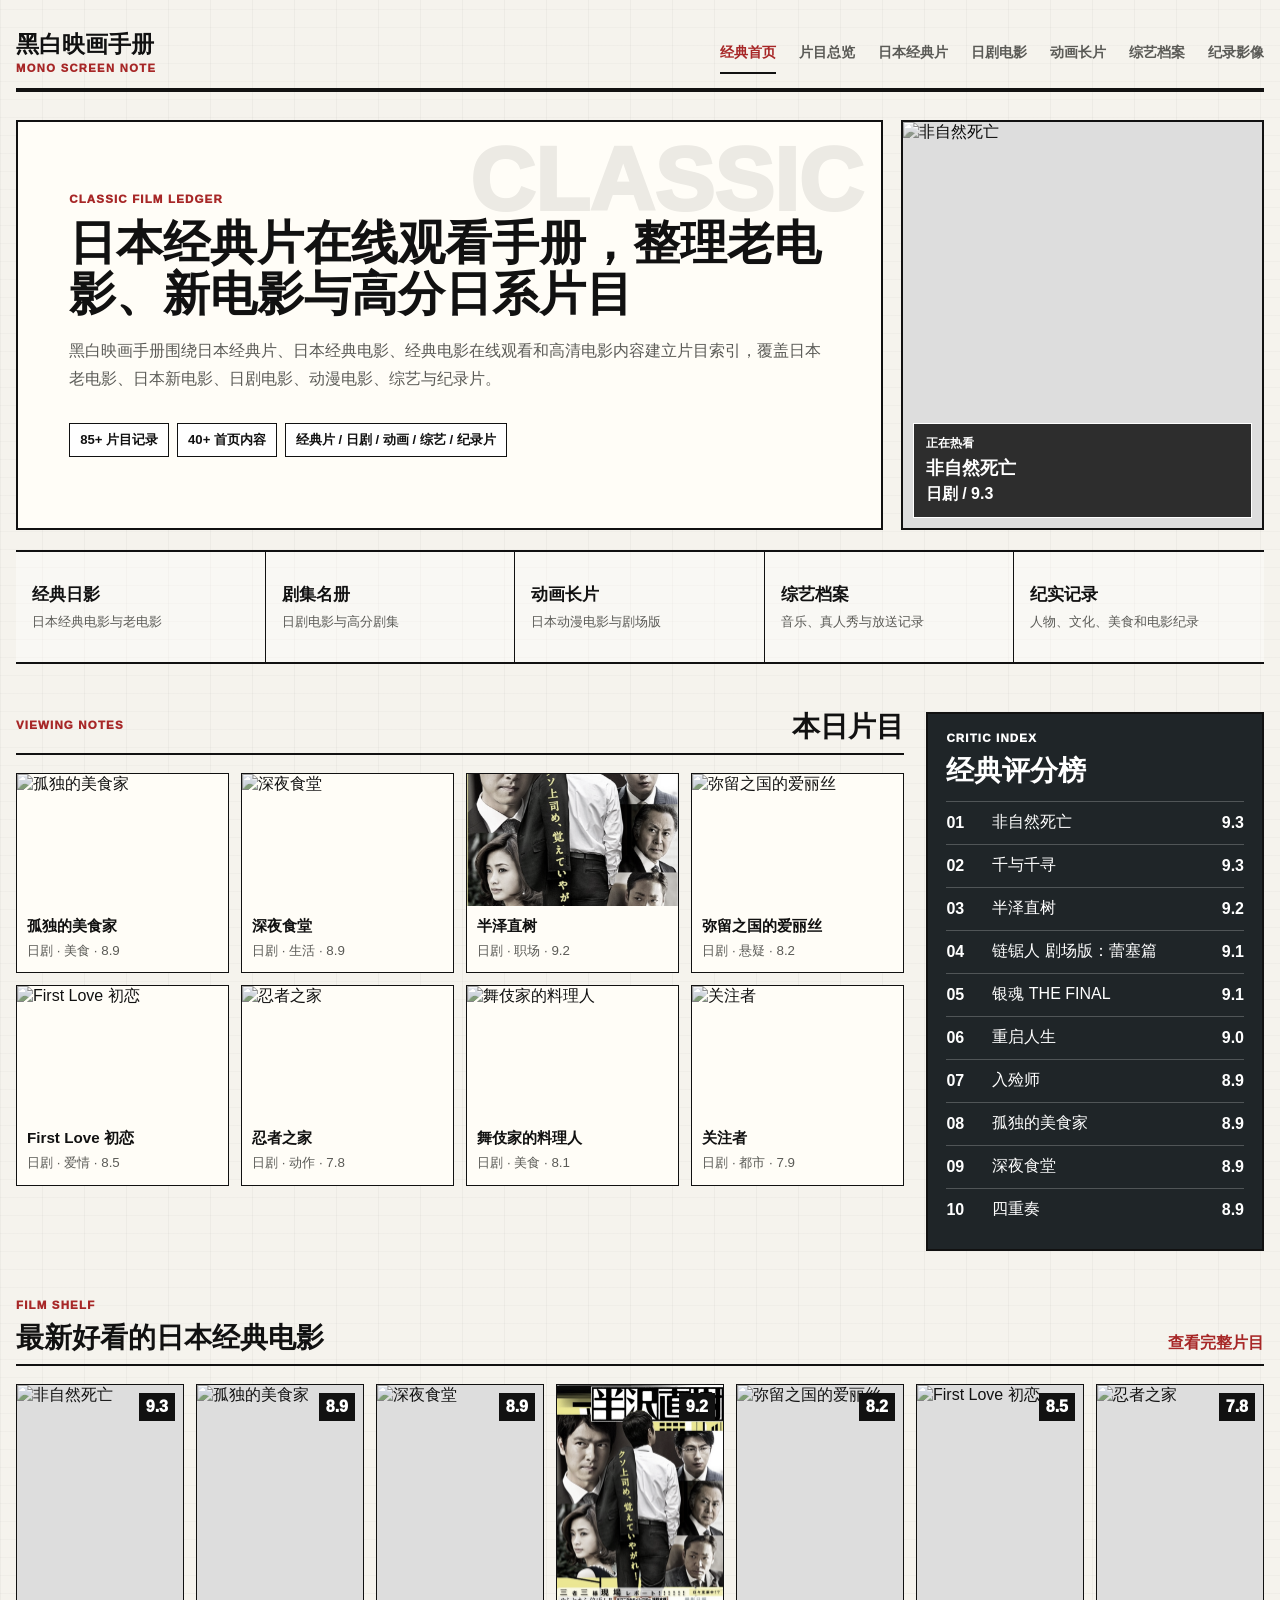
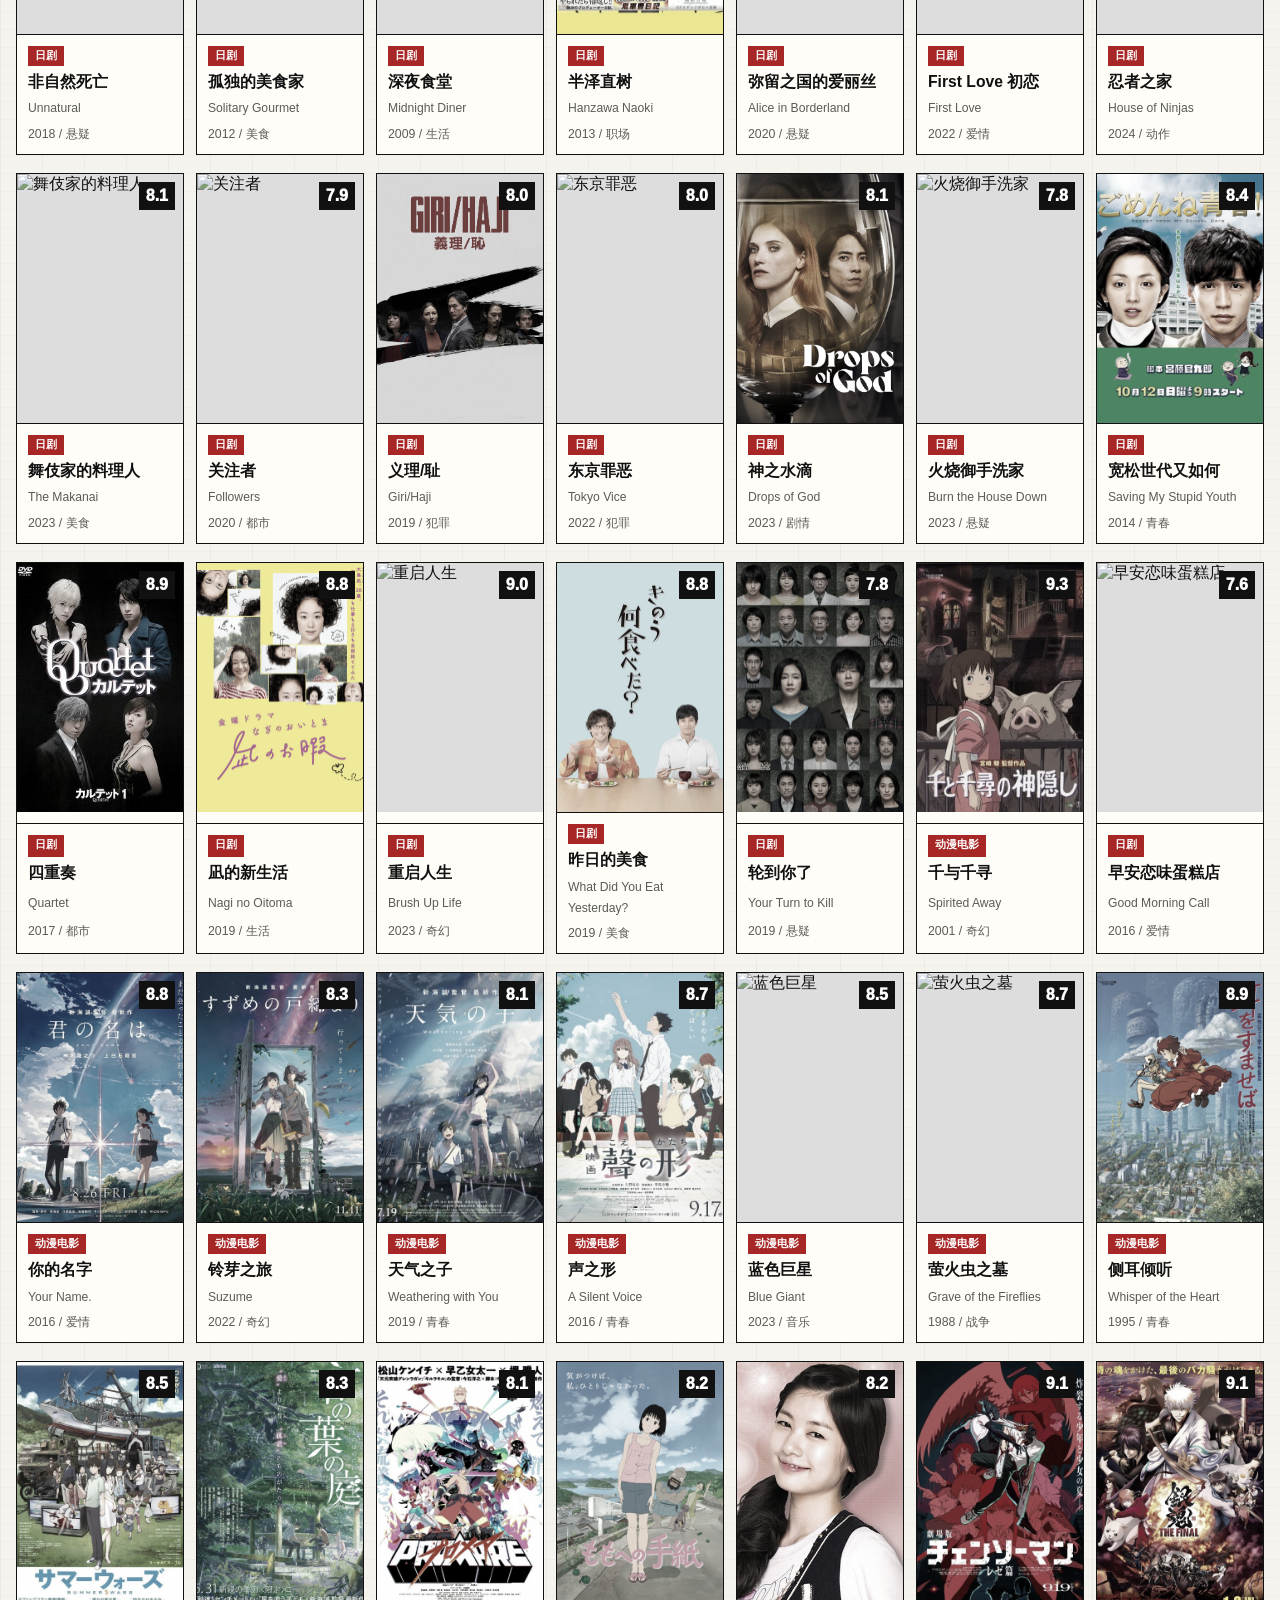
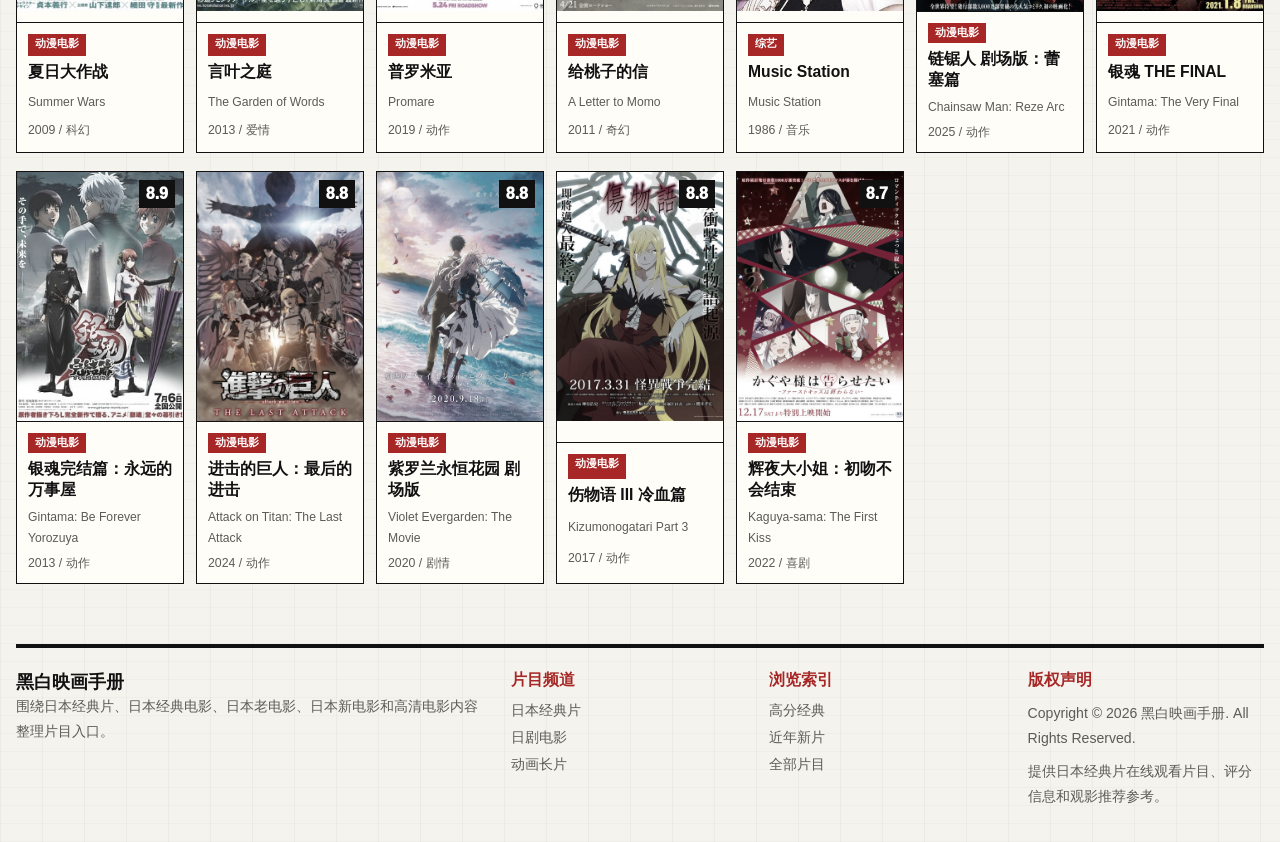
==== index.html @ fd838154 "Create site0304 mono cinema notebook" ====
<!doctype html>
<html lang="zh-CN">
  <head>
    <meta charset="UTF-8" />
    <meta name="viewport" content="width=device-width, initial-scale=1.0" />
    <title>日本经典片,最新好看的日本经典电影在线观看,经典电影_看片不卡顿</title>
    <meta name="keywords" content="日本经典片,日本经典电影,经典电影在线观看,日本老电影,日本新电影,高清电影,免费电影,看片不卡顿" />
    <meta name="description" content="日本经典片在线观看平台，汇集最新好看的日本经典电影，高清画质，看片不卡顿。提供丰富的经典电影资源，包括日本经典老片、新片等多种类型影片。" />
    <link rel="stylesheet" href="./styles.css" />
  </head>
  <body data-page="home">
    <header class="topbar">
      <a class="brand" href="./index.html"><strong>黑白映画手册</strong><span>MONO SCREEN NOTE</span></a>
      <nav class="nav" aria-label="主导航">
        <a class="active" href="./index.html">经典首页</a>
        <a href="./library.html">片目总览</a>
        <a href="./library.html?kind=日本电影">日本经典片</a>
        <a href="./library.html?kind=日剧">日剧电影</a>
        <a href="./library.html?kind=动漫电影">动画长片</a>
        <a href="./library.html?kind=综艺">综艺档案</a>
        <a href="./library.html?kind=纪录片">纪录影像</a>
      </nav>
    </header>
    <main>
      <section class="hero">
        <div class="hero-copy">
          <p class="label">Classic Film Ledger</p>
          <h1>日本经典片在线观看手册，整理老电影、新电影与高分日系片目</h1>
          <p>黑白映画手册围绕日本经典片、日本经典电影、经典电影在线观看和高清电影内容建立片目索引，覆盖日本老电影、日本新电影、日剧电影、动漫电影、综艺与纪录片。</p>
          <div class="hero-stats"><span>85+ 片目记录</span><span>40+ 首页内容</span><span>经典片 / 日剧 / 动画 / 综艺 / 纪录片</span></div>
        </div>
        <div class="hero-poster" id="heroPoster"></div>
      </section>
      <section class="quick-tabs" aria-label="内容频道">
        <a href="./library.html?kind=日本电影"><b>经典日影</b><span>日本经典电影与老电影</span></a>
        <a href="./library.html?kind=日剧"><b>剧集名册</b><span>日剧电影与高分剧集</span></a>
        <a href="./library.html?kind=动漫电影"><b>动画长片</b><span>日本动漫电影与剧场版</span></a>
        <a href="./library.html?kind=综艺"><b>综艺档案</b><span>音乐、真人秀与放送记录</span></a>
        <a href="./library.html?kind=纪录片"><b>纪实记录</b><span>人物、文化、美食和电影纪录</span></a>
      </section>
      <section class="section split-panel">
        <div>
          <div class="section-head"><p class="label">Viewing Notes</p><h2>本日片目</h2></div>
          <div class="watch-lane" id="todayLane"></div>
        </div>
        <aside class="rank-box">
          <p class="label">Critic Index</p>
          <h2>经典评分榜</h2>
          <div id="scoreRank"></div>
        </aside>
      </section>
      <section class="section">
        <div class="section-head wide"><div><p class="label">Film Shelf</p><h2>最新好看的日本经典电影</h2></div><a href="./library.html">查看完整片目</a></div>
        <div class="poster-grid" id="homeGrid"></div>
      </section>
    </main>
    <footer class="footer">
      <div><strong>黑白映画手册</strong><p>围绕日本经典片、日本经典电影、日本老电影、日本新电影和高清电影内容整理片目入口。</p></div>
      <div><h3>片目频道</h3><a href="./library.html?kind=日本电影">日本经典片</a><a href="./library.html?kind=日剧">日剧电影</a><a href="./library.html?kind=动漫电影">动画长片</a></div>
      <div><h3>浏览索引</h3><a href="./library.html?sort=score">高分经典</a><a href="./library.html?sort=year">近年新片</a><a href="./library.html">全部片目</a></div>
      <div><h3>版权声明</h3><p>Copyright © 2026 黑白映画手册. All Rights Reserved.</p><p>提供日本经典片在线观看片目、评分信息和观影推荐参考。</p></div>
    </footer>
    <script src="./app.js"></script>
  </body>
</html>
---- styles.css ----
:root {
  color-scheme: light;
  font-family: "Microsoft YaHei UI", "PingFang SC", "Noto Sans SC", Arial, sans-serif;
  --paper: #f5f3ed;
  --ink: #111111;
  --muted: #5b5b57;
  --line: rgba(17, 17, 17, .2);
  --deep: #1f2528;
  --cream: #fffdf7;
  --red: #a72727;
}
* { box-sizing: border-box; }
html { scroll-behavior: smooth; }
body {
  margin: 0;
  min-height: 100vh;
  color: var(--ink);
  background:
    repeating-linear-gradient(90deg, rgba(17,17,17,.035) 0 1px, transparent 1px 42px),
    repeating-linear-gradient(0deg, rgba(17,17,17,.025) 0 1px, transparent 1px 18px),
    var(--paper);
}
a { color: inherit; text-decoration: none; }
img { display: block; max-width: 100%; }
h1, h2, h3, p, figure { margin-top: 0; }
.topbar, .hero, .quick-tabs, .section, .page-heading, .toolline, .footer {
  width: min(1480px, calc(100% - 32px));
  margin-left: auto;
  margin-right: auto;
}
.topbar {
  min-height: 92px;
  display: grid;
  grid-template-columns: minmax(220px, auto) minmax(0, 1fr);
  gap: 26px;
  align-items: end;
  padding-bottom: 14px;
  border-bottom: 4px solid var(--ink);
}
.brand { display: grid; gap: 2px; white-space: nowrap; }
.brand strong { font-size: 1.42rem; letter-spacing: 0; }
.brand span { color: var(--red); font-size: .7rem; font-weight: 950; letter-spacing: .12em; }
.nav {
  display: flex;
  justify-content: end;
  gap: clamp(10px, 1.8vw, 26px);
  overflow-x: auto;
  white-space: nowrap;
  color: var(--muted);
  font-size: .9rem;
  font-weight: 850;
}
.nav a { padding: 10px 0; border-bottom: 2px solid transparent; }
.nav a.active, .nav a:hover { color: var(--red); border-color: var(--ink); }
.hero {
  display: grid;
  grid-template-columns: minmax(0, 1.05fr) minmax(300px, .44fr);
  gap: 18px;
  padding: 28px 0 20px;
}
.hero-copy {
  min-height: 410px;
  display: grid;
  align-content: center;
  padding: clamp(22px, 4vw, 54px);
  background: var(--cream);
  border: 2px solid var(--ink);
  position: relative;
}
.hero-copy::before {
  content: "CLASSIC";
  position: absolute;
  right: 18px;
  top: 14px;
  color: rgba(17,17,17,.08);
  font-size: clamp(3rem, 7vw, 7rem);
  font-weight: 950;
  line-height: 1;
}
.label {
  margin-bottom: 12px;
  color: var(--red);
  font-size: .72rem;
  font-weight: 950;
  letter-spacing: .1em;
  text-transform: uppercase;
}
h1 {
  max-width: 900px;
  margin-bottom: 18px;
  font-size: clamp(2.1rem, 3.7vw, 4.4rem);
  line-height: 1.08;
  letter-spacing: 0;
}
h2 { margin-bottom: 0; font-size: clamp(1.45rem, 2.15vw, 2.45rem); line-height: 1.12; }
.hero-copy p:not(.label), .page-heading p, .footer p, .poster-info p, .lane-card small, .detail article p {
  color: var(--muted);
  line-height: 1.76;
}
.hero-stats { display: flex; flex-wrap: wrap; gap: 8px; margin-top: 14px; }
.hero-stats span, .count, .facts span {
  padding: 7px 10px;
  color: var(--ink);
  background: #fff;
  border: 1px solid var(--ink);
  font-size: .82rem;
  font-weight: 850;
}
.hero-poster {
  height: 410px;
  overflow: hidden;
  background: #ddd;
  border: 2px solid var(--ink);
}
.hero-poster a { position: relative; display: block; height: 100%; }
.hero-poster img { width: 100%; height: 100%; object-fit: cover; filter: grayscale(.9) contrast(1.08); }
.hero-poster span {
  position: absolute;
  left: 10px;
  right: 10px;
  bottom: 10px;
  display: grid;
  gap: 4px;
  padding: 12px;
  color: #fff;
  background: rgba(17,17,17,.86);
  border: 1px solid #fff;
}
.hero-poster b { color: #fff; font-size: .72rem; text-transform: uppercase; }
.hero-poster strong { font-size: 1.14rem; }
.hero-poster em { color: #fff; font-style: normal; font-weight: 900; }
.quick-tabs {
  display: grid;
  grid-template-columns: repeat(5, minmax(0, 1fr));
  border-top: 2px solid var(--ink);
  border-bottom: 2px solid var(--ink);
}
.quick-tabs a {
  min-height: 110px;
  padding: 16px;
  display: grid;
  align-content: center;
  gap: 7px;
  border-right: 1px solid var(--ink);
  background: rgba(255,255,255,.35);
}
.quick-tabs a:last-child { border-right: 0; }
.quick-tabs a:hover { background: var(--cream); }
.quick-tabs b { color: var(--ink); font-size: 1.04rem; }
.quick-tabs span { color: var(--muted); font-size: .82rem; }
.section, .page-heading { padding-top: 48px; }
.section.compact { padding-top: 22px; }
.section-head {
  display: flex;
  align-items: end;
  justify-content: space-between;
  gap: 18px;
  margin-bottom: 18px;
  padding-bottom: 10px;
  border-bottom: 2px solid var(--ink);
}
.section-head.wide a, .text-link { color: var(--red); font-weight: 950; }
.split-panel {
  display: grid;
  grid-template-columns: minmax(0, 1fr) minmax(320px, .38fr);
  gap: 22px;
}
.watch-lane {
  display: grid;
  grid-template-columns: repeat(4, minmax(0, 1fr));
  gap: 12px;
}
.lane-card {
  min-width: 0;
  background: var(--cream);
  border: 1px solid var(--ink);
}
.lane-card img { width: 100%; aspect-ratio: 16 / 10; object-fit: cover; filter: grayscale(.7); }
.lane-card span { display: grid; gap: 4px; padding: 10px; }
.lane-card b { font-size: .95rem; line-height: 1.25; }
.rank-box {
  align-self: start;
  padding: 18px;
  background: var(--deep);
  color: #fff;
  border: 2px solid var(--ink);
}
.rank-box .label { color: #fff; }
.rank-box div { display: grid; margin-top: 14px; }
.rank-box a {
  min-height: 43px;
  display: grid;
  grid-template-columns: 36px 1fr auto;
  gap: 10px;
  align-items: center;
  border-top: 1px solid rgba(255,255,255,.22);
}
.rank-box strong { color: #fff; }
.rank-box b { color: #fff; }
.poster-grid {
  display: grid;
  grid-template-columns: repeat(auto-fill, minmax(166px, 1fr));
  gap: 18px 12px;
}
.library-grid { grid-template-columns: repeat(auto-fill, minmax(158px, 1fr)); }
.poster-card {
  min-width: 0;
  background: var(--cream);
  border: 1px solid var(--ink);
}
.poster-card a { display: grid; height: 100%; }
.poster-frame {
  position: relative;
  aspect-ratio: 2 / 3;
  overflow: hidden;
  background: #ddd;
}
.poster-frame img { width: 100%; height: 100%; object-fit: cover; filter: grayscale(.65); transition: filter .2s ease, transform .25s ease; }
.poster-card:hover img { transform: scale(1.03); filter: grayscale(.2); }
.poster-frame i {
  position: absolute;
  right: 8px;
  top: 8px;
  padding: 5px 7px;
  color: #fff;
  background: var(--ink);
  font-style: normal;
  font-weight: 950;
}
.poster-info { display: grid; gap: 6px; padding: 11px; border-top: 1px solid var(--ink); }
.poster-info span {
  width: max-content;
  max-width: 100%;
  padding: 3px 7px;
  color: #fff;
  background: var(--red);
  font-size: .68rem;
  font-weight: 950;
}
.poster-info h3 { margin-bottom: 0; font-size: .98rem; line-height: 1.32; }
.poster-info p { margin: 0; font-size: .76rem; }
.poster-info em { color: var(--muted); font-style: normal; font-size: .77rem; }
.page-heading { max-width: 980px; margin-left: max(16px, calc((100vw - 1480px) / 2)); }
.page-heading h1 { margin-bottom: 12px; }
.toolline {
  margin-top: 22px;
  padding: 12px 0;
  display: flex;
  flex-wrap: wrap;
  gap: 9px;
  border-top: 2px solid var(--ink);
  border-bottom: 2px solid var(--ink);
}
.toolline button, .toolline select {
  min-height: 39px;
  padding: 0 12px;
  color: var(--ink);
  background: var(--cream);
  border: 1px solid var(--ink);
  font: 850 .88rem "Microsoft YaHei UI", sans-serif;
}
.toolline button.active, .toolline button:hover, .toolline select:focus { color: #fff; background: var(--ink); outline: 0; }
.toolline select option { color: #111; background: #fff; }
.detail {
  width: min(1180px, calc(100% - 32px));
  margin: 40px auto 0;
  display: grid;
  grid-template-columns: minmax(240px, 350px) minmax(0, 1fr);
  gap: 26px;
}
.detail figure { margin: 0; background: #ddd; border: 2px solid var(--ink); }
.detail figure img { width: 100%; aspect-ratio: 2 / 3; object-fit: cover; filter: grayscale(.65); }
.detail article {
  align-self: center;
  padding: clamp(24px, 4vw, 48px);
  background: var(--cream);
  border: 2px solid var(--ink);
}
.detail .sub { color: var(--red); font-weight: 900; }
.facts { display: flex; flex-wrap: wrap; gap: 8px; margin: 14px 0 20px; }
.footer {
  margin-top: 60px;
  margin-bottom: 26px;
  padding-top: 22px;
  display: grid;
  grid-template-columns: minmax(260px, 1.2fr) repeat(3, minmax(150px, .6fr));
  gap: 22px;
  border-top: 4px solid var(--ink);
}
.footer strong { color: var(--ink); font-size: 1.1rem; }
.footer h3 { margin: 0 0 10px; color: var(--red); font-size: .98rem; }
.footer a, .footer p { display: block; margin: 0 0 8px; color: var(--muted); font-size: .88rem; }
.footer a:hover { color: var(--ink); }
@media (max-width: 1080px) {
  .topbar, .hero, .split-panel, .detail { grid-template-columns: 1fr; }
  .nav { justify-content: start; }
  .hero-copy, .hero-poster { min-height: 330px; height: auto; }
  .quick-tabs { grid-template-columns: repeat(3, minmax(0, 1fr)); }
  .watch-lane { grid-template-columns: repeat(2, minmax(0, 1fr)); }
  .footer { grid-template-columns: repeat(2, minmax(0, 1fr)); }
}
@media (max-width: 680px) {
  .topbar { gap: 8px; }
  .brand { padding-top: 14px; }
  .nav a { padding: 14px 0; }
  .hero { padding-top: 20px; }
  .hero-copy { padding: 20px; }
  h1 { font-size: 1.9rem; line-height: 1.18; }
  .quick-tabs, .footer { grid-template-columns: 1fr; }
  .quick-tabs a { border-right: 0; border-bottom: 1px solid var(--ink); }
  .poster-grid, .library-grid { grid-template-columns: repeat(2, minmax(0, 1fr)); }
  .watch-lane { grid-template-columns: 1fr; }
  .hero-poster { height: 330px; }
}
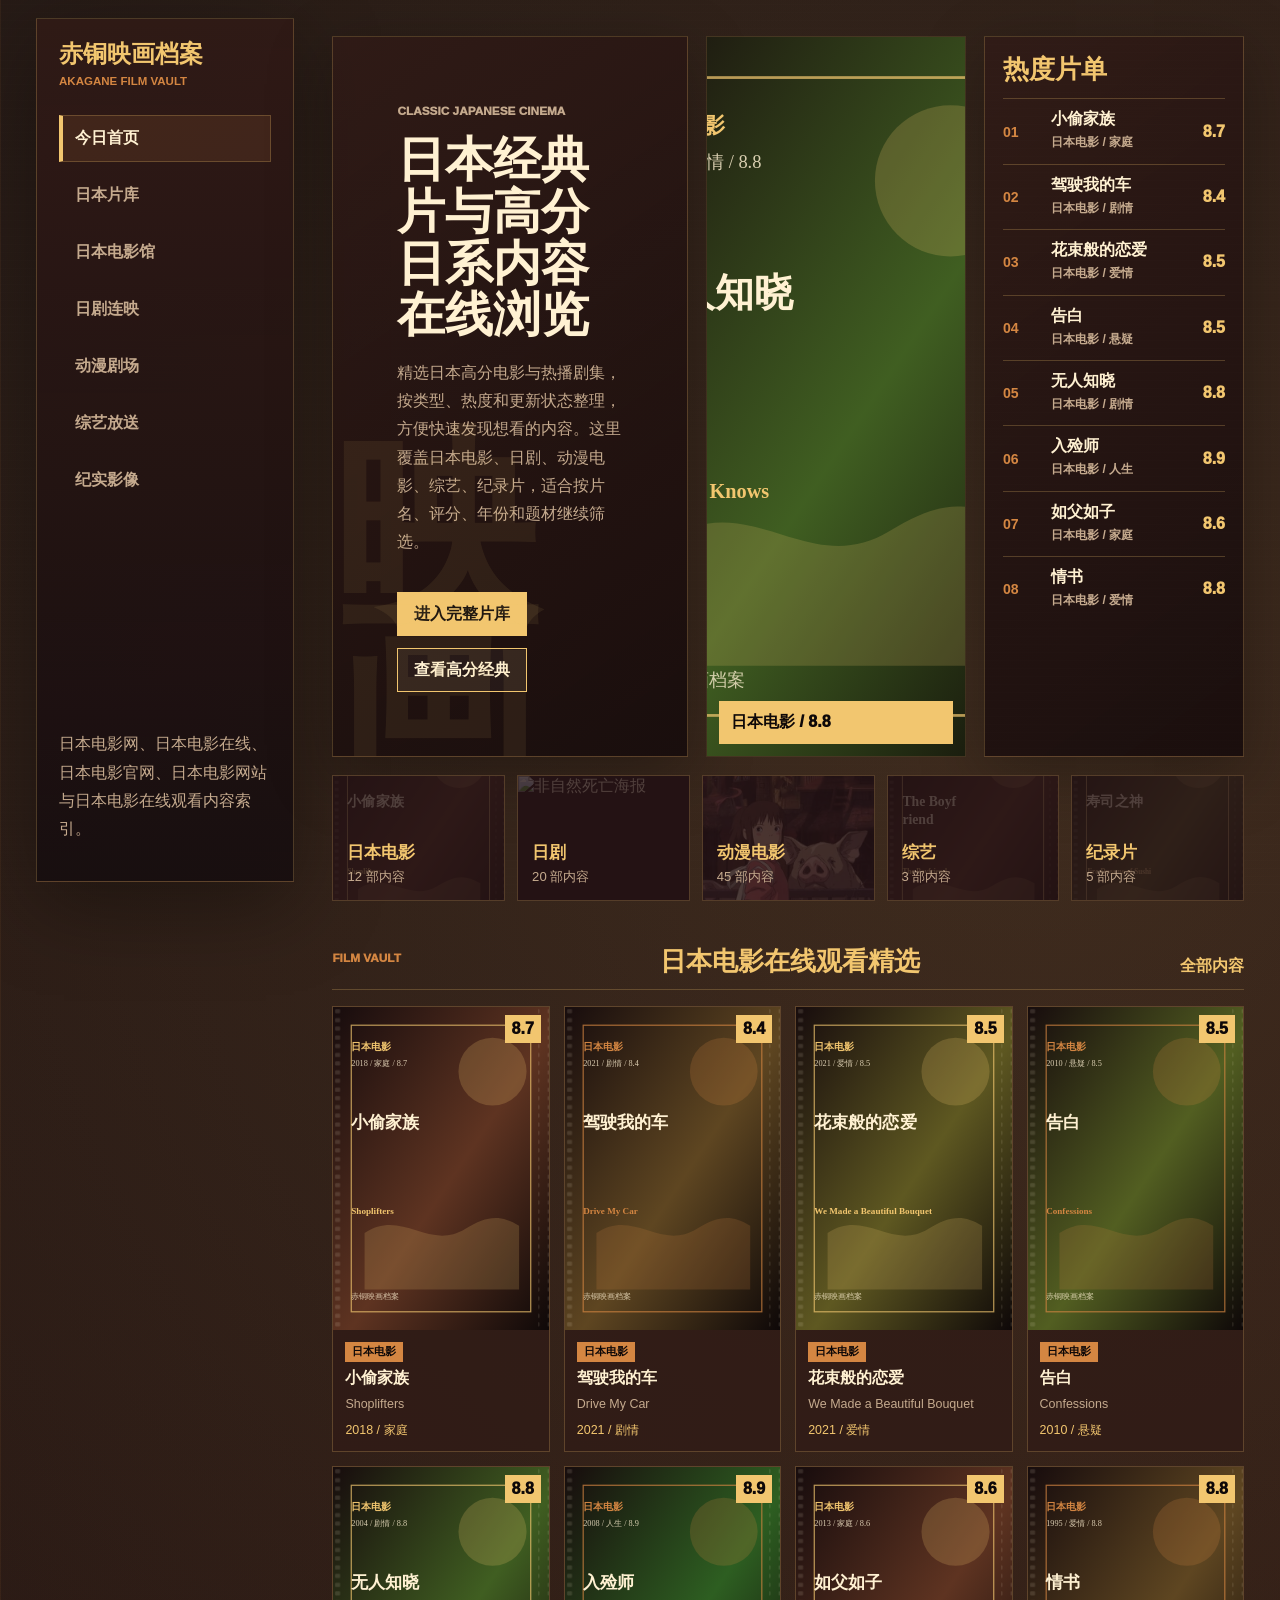
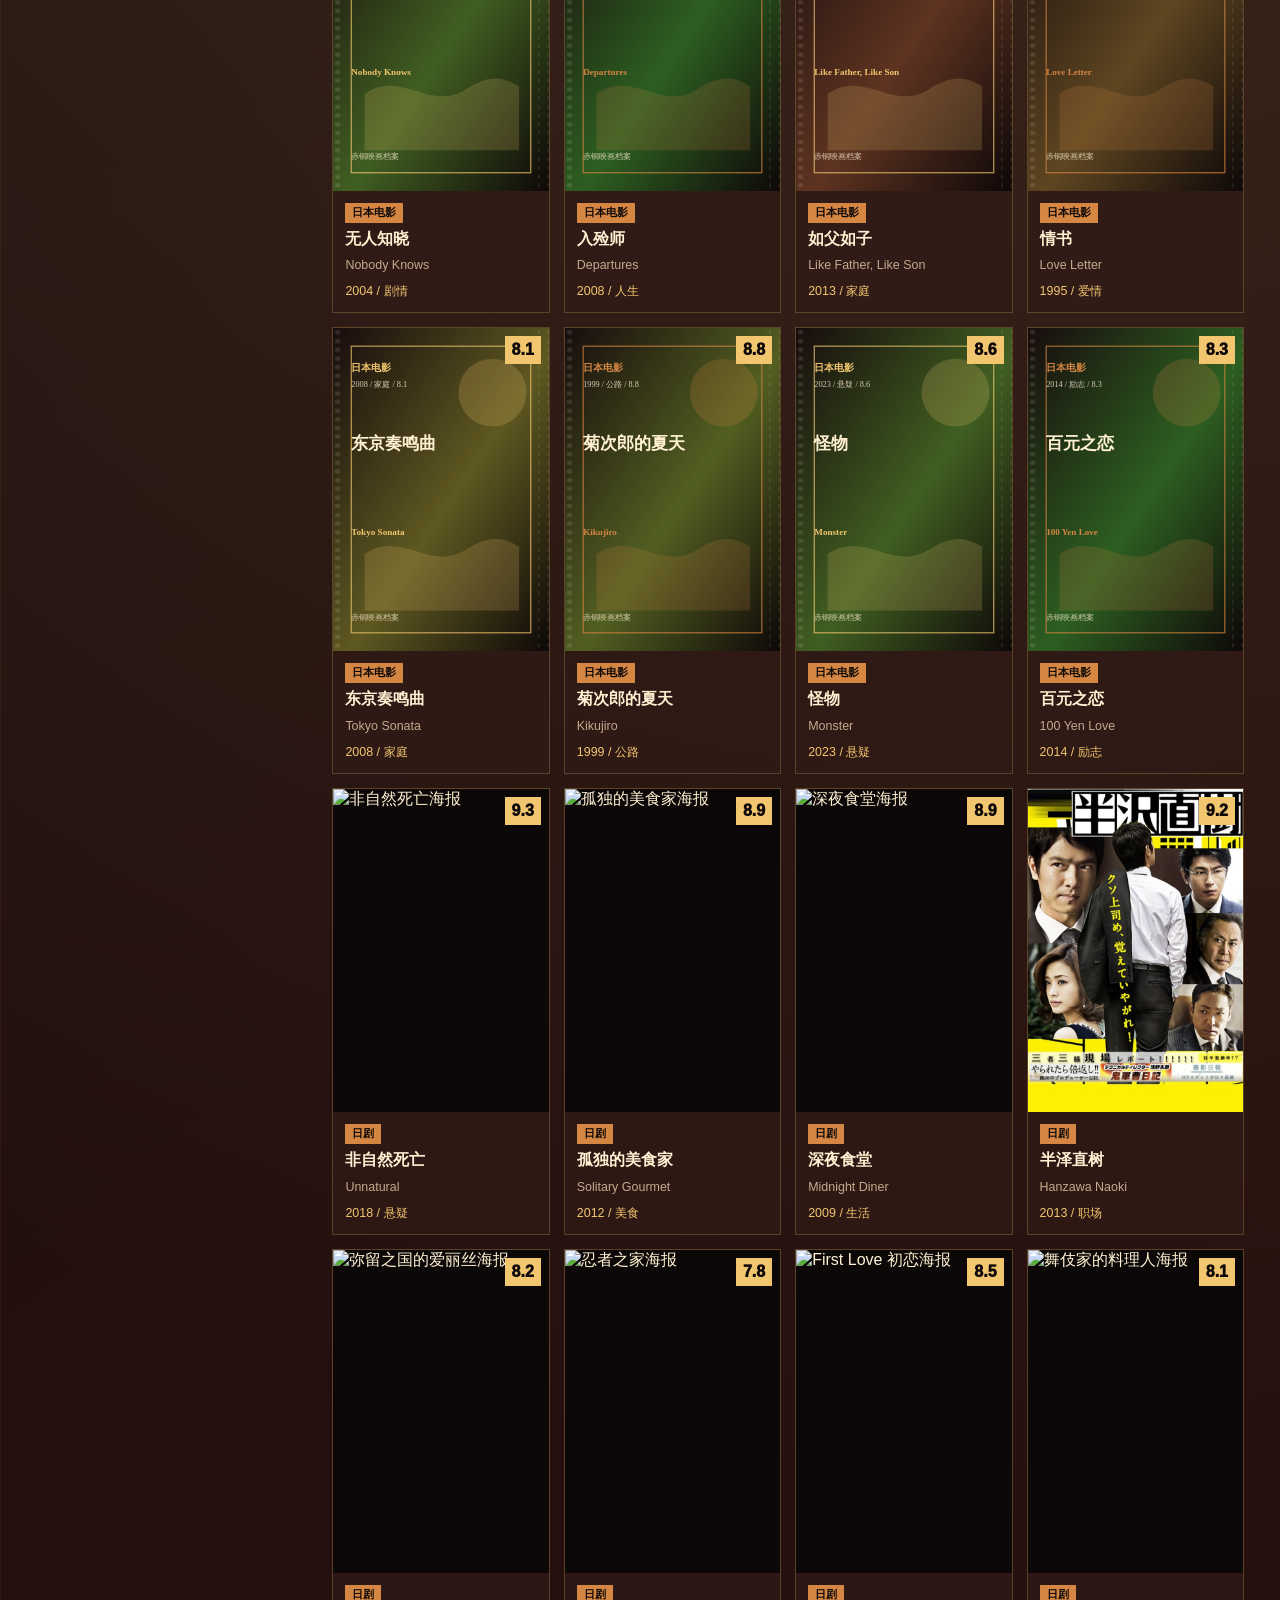
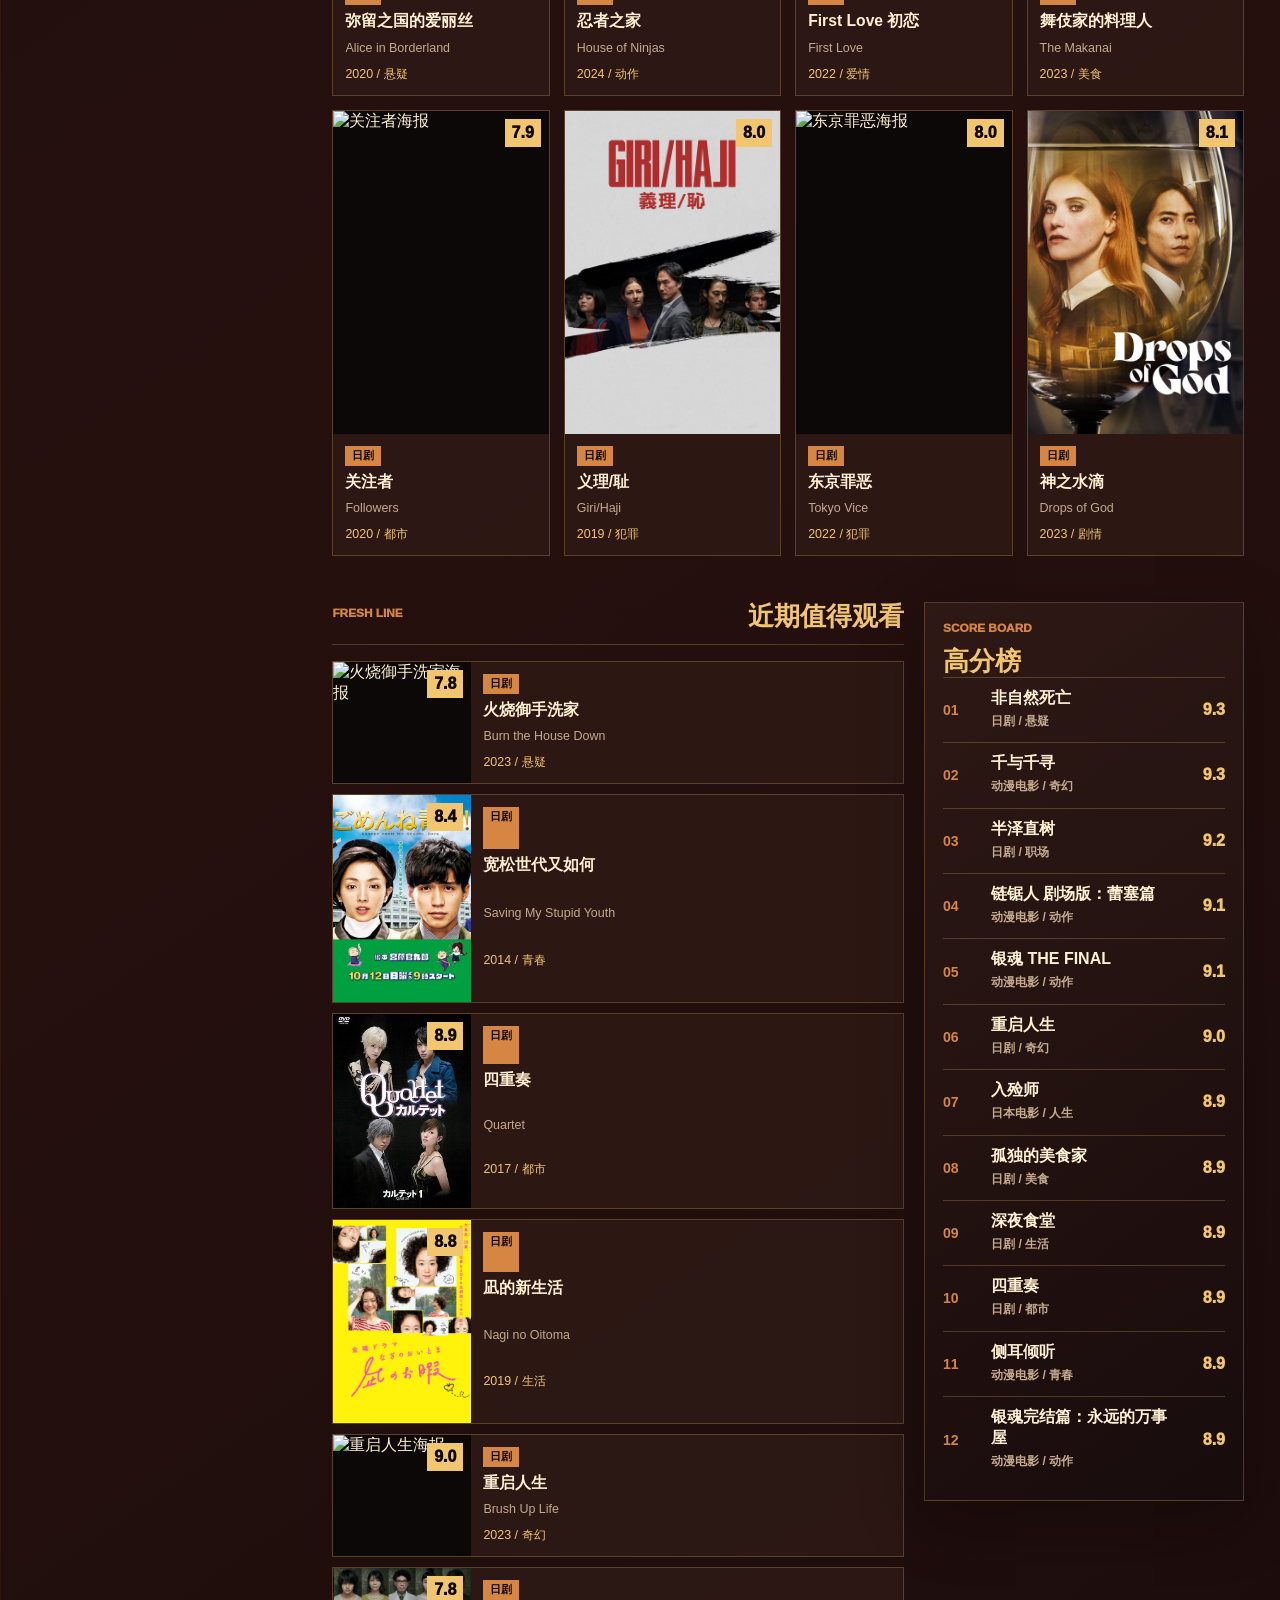
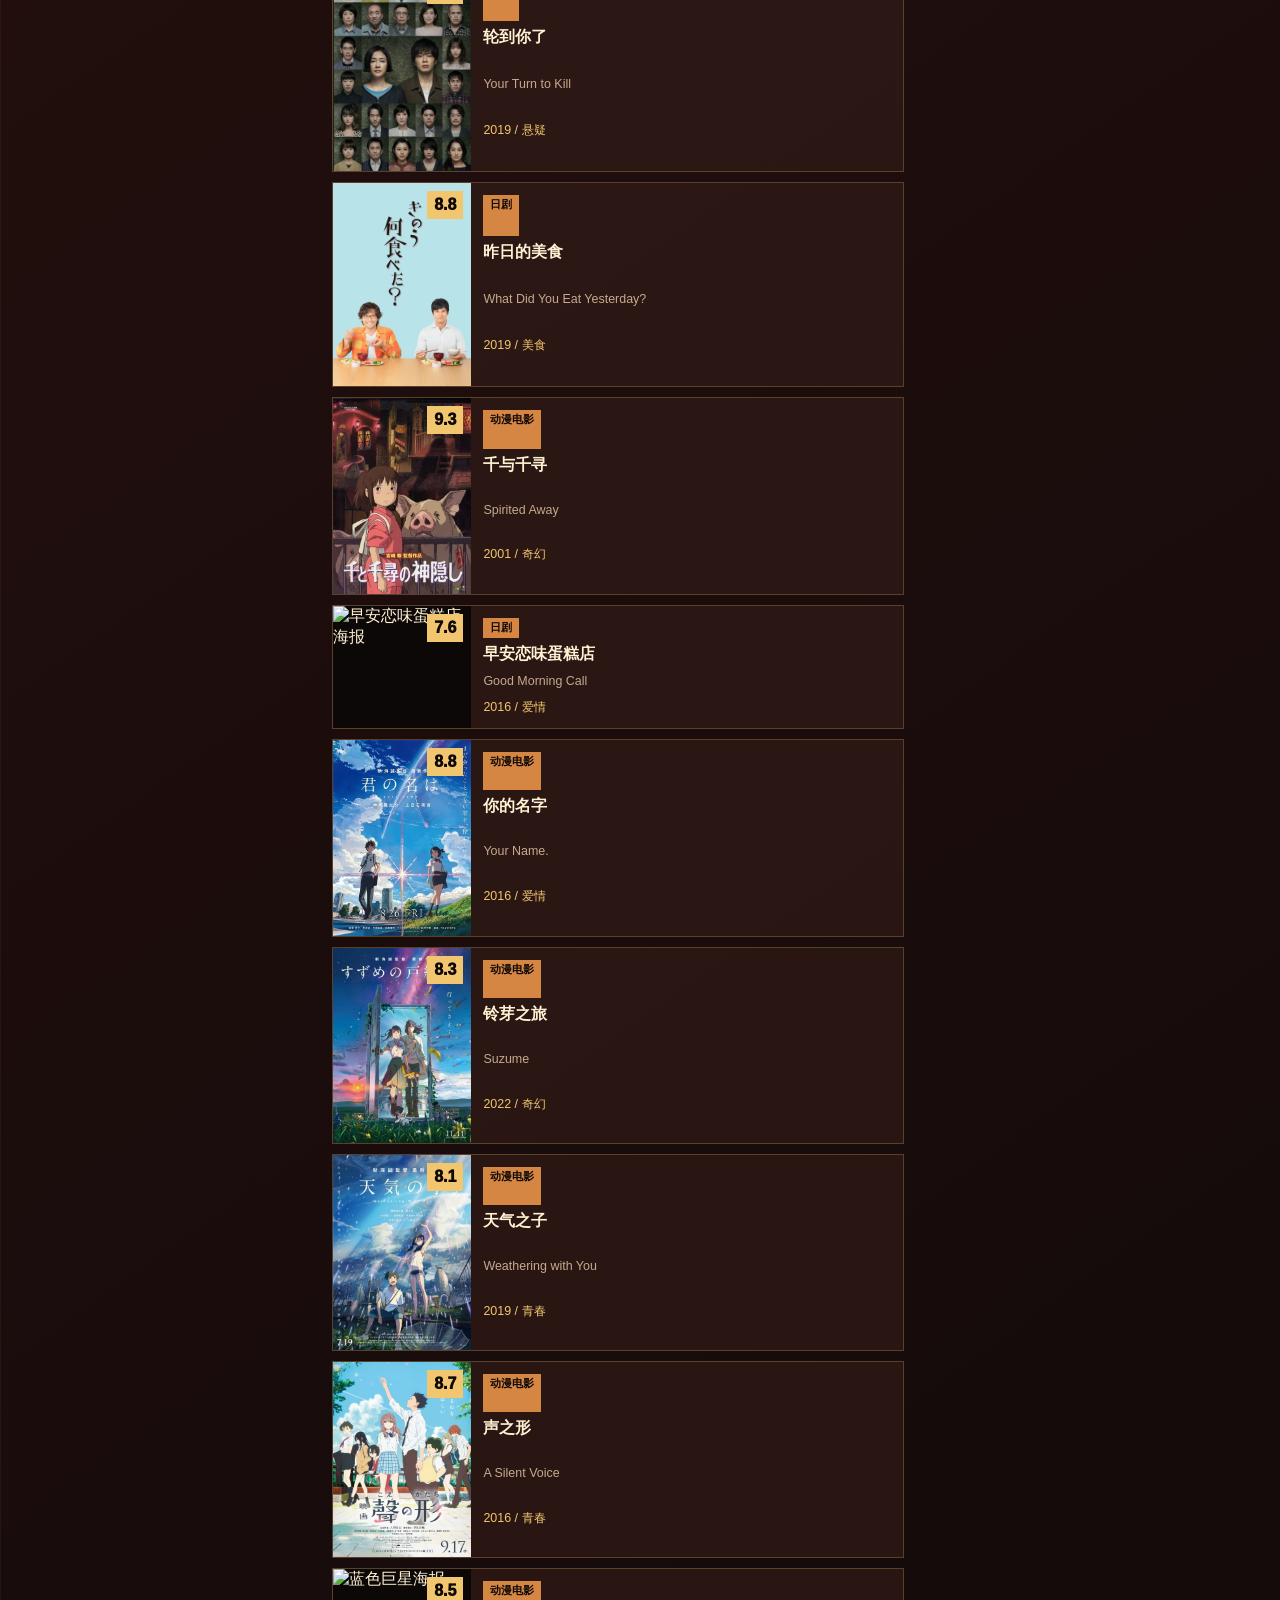
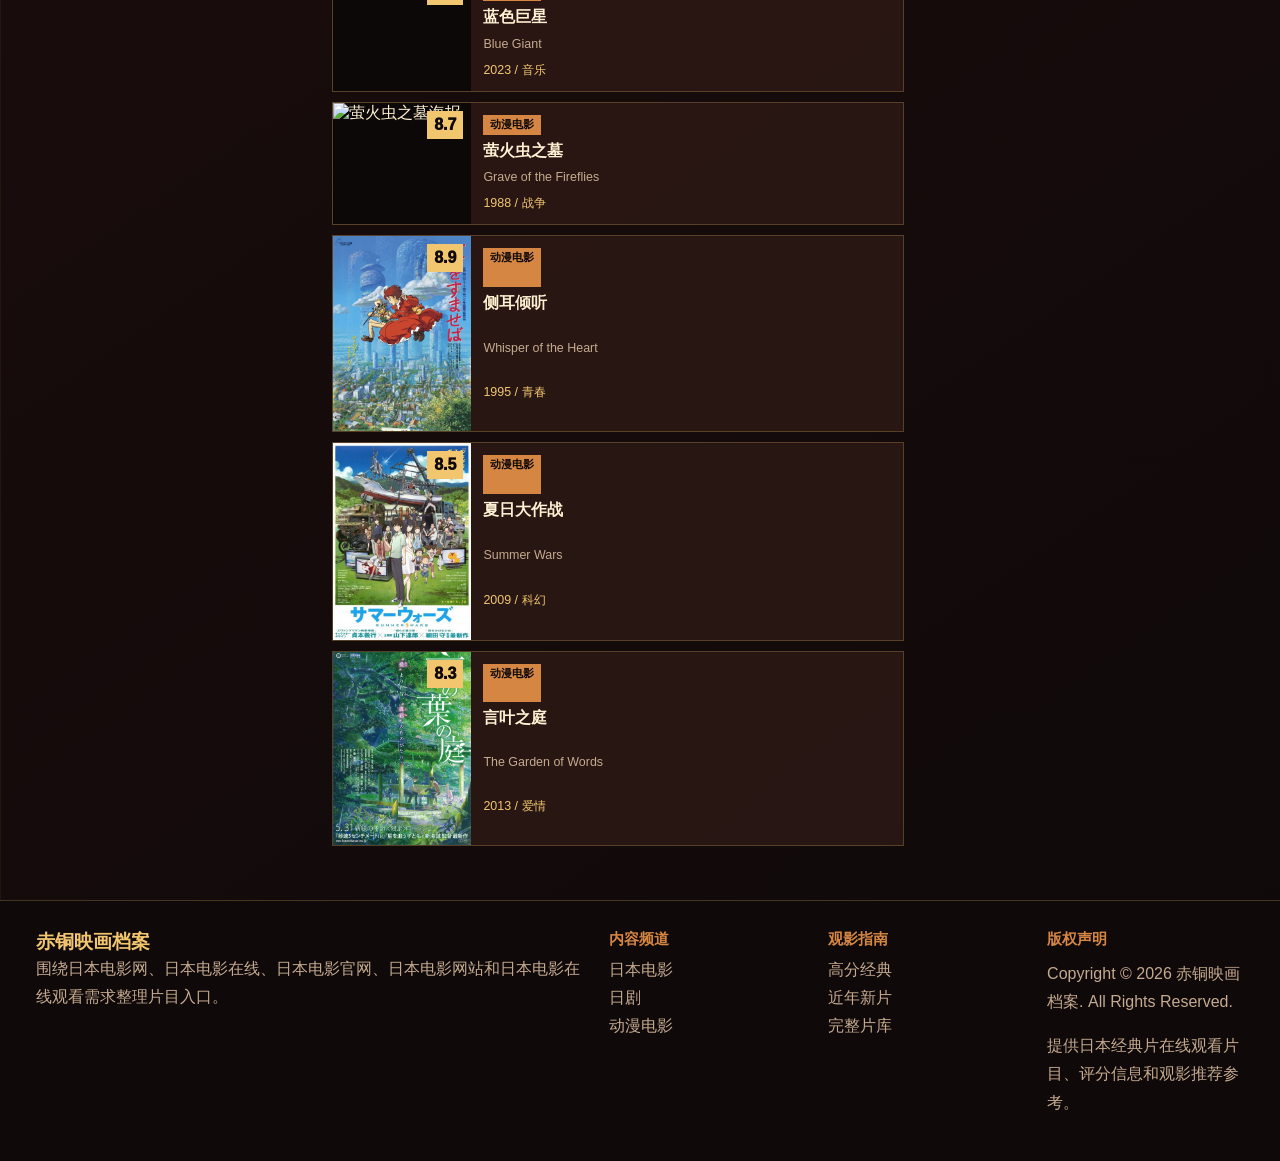
==== commit d4ff99fe: "Redesign site0304 film archive style" ====
--- a/index.html
+++ b/index.html
@@ -9,56 +9,67 @@
     <link rel="stylesheet" href="./styles.css" />
   </head>
   <body data-page="home">
-    <header class="topbar">
-      <a class="brand" href="./index.html"><strong>黑白映画手册</strong><span>MONO SCREEN NOTE</span></a>
-      <nav class="nav" aria-label="主导航">
-        <a class="active" href="./index.html">经典首页</a>
-        <a href="./library.html">片目总览</a>
-        <a href="./library.html?kind=日本电影">日本经典片</a>
-        <a href="./library.html?kind=日剧">日剧电影</a>
-        <a href="./library.html?kind=动漫电影">动画长片</a>
-        <a href="./library.html?kind=综艺">综艺档案</a>
-        <a href="./library.html?kind=纪录片">纪录影像</a>
-      </nav>
-    </header>
-    <main>
-      <section class="hero">
-        <div class="hero-copy">
-          <p class="label">Classic Film Ledger</p>
-          <h1>日本经典片在线观看手册，整理老电影、新电影与高分日系片目</h1>
-          <p>黑白映画手册围绕日本经典片、日本经典电影、经典电影在线观看和高清电影内容建立片目索引，覆盖日本老电影、日本新电影、日剧电影、动漫电影、综艺与纪录片。</p>
-          <div class="hero-stats"><span>85+ 片目记录</span><span>40+ 首页内容</span><span>经典片 / 日剧 / 动画 / 综艺 / 纪录片</span></div>
-        </div>
-        <div class="hero-poster" id="heroPoster"></div>
-      </section>
-      <section class="quick-tabs" aria-label="内容频道">
-        <a href="./library.html?kind=日本电影"><b>经典日影</b><span>日本经典电影与老电影</span></a>
-        <a href="./library.html?kind=日剧"><b>剧集名册</b><span>日剧电影与高分剧集</span></a>
-        <a href="./library.html?kind=动漫电影"><b>动画长片</b><span>日本动漫电影与剧场版</span></a>
-        <a href="./library.html?kind=综艺"><b>综艺档案</b><span>音乐、真人秀与放送记录</span></a>
-        <a href="./library.html?kind=纪录片"><b>纪实记录</b><span>人物、文化、美食和电影纪录</span></a>
-      </section>
-      <section class="section split-panel">
-        <div>
-          <div class="section-head"><p class="label">Viewing Notes</p><h2>本日片目</h2></div>
-          <div class="watch-lane" id="todayLane"></div>
-        </div>
-        <aside class="rank-box">
-          <p class="label">Critic Index</p>
-          <h2>经典评分榜</h2>
-          <div id="scoreRank"></div>
-        </aside>
-      </section>
-      <section class="section">
-        <div class="section-head wide"><div><p class="label">Film Shelf</p><h2>最新好看的日本经典电影</h2></div><a href="./library.html">查看完整片目</a></div>
-        <div class="poster-grid" id="homeGrid"></div>
-      </section>
-    </main>
+    <div class="site-shell">
+      <aside class="side-nav">
+        <a class="brand" href="./index.html"><strong>赤铜映画档案</strong><span>Akagane Film Vault</span></a>
+        <nav aria-label="主导航">
+          <a class="active" href="./index.html">今日首页</a>
+          <a href="./library.html">日本片库</a>
+          <a href="./library.html?kind=日本电影">日本电影馆</a>
+          <a href="./library.html?kind=日剧">日剧连映</a>
+          <a href="./library.html?kind=动漫电影">动漫剧场</a>
+          <a href="./library.html?kind=综艺">综艺放送</a>
+          <a href="./library.html?kind=纪录片">纪实影像</a>
+        </nav>
+        <p>日本电影网、日本电影在线、日本电影官网、日本电影网站与日本电影在线观看内容索引。</p>
+      </aside>
+      <main>
+        <section class="hero">
+          <div class="hero-copy">
+            <p class="eyebrow">Classic Japanese Cinema</p>
+            <h1>日本经典片与高分日系内容在线浏览</h1>
+            <p>精选日本高分电影与热播剧集，按类型、热度和更新状态整理，方便快速发现想看的内容。这里覆盖日本电影、日剧、动漫电影、综艺、纪录片，适合按片名、评分、年份和题材继续筛选。</p>
+            <div class="hero-actions">
+              <a class="action" href="./library.html">进入完整片库</a>
+              <a class="ghost" href="./library.html?sort=score">查看高分经典</a>
+            </div>
+          </div>
+          <div class="feature-poster" id="featurePoster"></div>
+          <div class="ticker">
+            <h2>热度片单</h2>
+            <div id="tickerList"></div>
+          </div>
+        </section>
+        <section class="type-rail" id="typeRail" aria-label="内容频道"></section>
+        <section class="section vault-section">
+          <div class="section-head">
+            <p class="eyebrow">Film Vault</p>
+            <h2>日本电影在线观看精选</h2>
+            <a href="./library.html">全部内容</a>
+          </div>
+          <div class="vault-grid" id="vaultGrid"></div>
+        </section>
+        <section class="section dual-section">
+          <div>
+            <div class="section-head">
+              <p class="eyebrow">Fresh Line</p>
+              <h2>近期值得观看</h2>
+            </div>
+            <div class="week-grid" id="weekGrid"></div>
+          </div>
+          <aside class="score-board">
+            <p class="eyebrow">Score Board</p>
+            <h2>高分榜</h2>
+            <div id="scoreRank"></div>
+          </aside>
+        </section>
+      </main>
+    </div>
     <footer class="footer">
-      <div><strong>黑白映画手册</strong><p>围绕日本经典片、日本经典电影、日本老电影、日本新电影和高清电影内容整理片目入口。</p></div>
-      <div><h3>片目频道</h3><a href="./library.html?kind=日本电影">日本经典片</a><a href="./library.html?kind=日剧">日剧电影</a><a href="./library.html?kind=动漫电影">动画长片</a></div>
-      <div><h3>浏览索引</h3><a href="./library.html?sort=score">高分经典</a><a href="./library.html?sort=year">近年新片</a><a href="./library.html">全部片目</a></div>
-      <div><h3>版权声明</h3><p>Copyright © 2026 黑白映画手册. All Rights Reserved.</p><p>提供日本经典片在线观看片目、评分信息和观影推荐参考。</p></div>
+      <div><strong>赤铜映画档案</strong><p>围绕日本电影网、日本电影在线、日本电影官网、日本电影网站和日本电影在线观看需求整理片目入口。</p></div>
+      <div><h3>内容频道</h3><a href="./library.html?kind=日本电影">日本电影</a><a href="./library.html?kind=日剧">日剧</a><a href="./library.html?kind=动漫电影">动漫电影</a></div>
+      <div><h3>观影指南</h3><a href="./library.html?sort=score">高分经典</a><a href="./library.html?sort=year">近年新片</a><a href="./library.html">完整片库</a></div>
+      <div><h3>版权声明</h3><p>Copyright © 2026 赤铜映画档案. All Rights Reserved.</p><p>提供日本经典片在线观看片目、评分信息和观影推荐参考。</p></div>
     </footer>
     <script src="./app.js"></script>
   </body>
--- a/styles.css
+++ b/styles.css
@@ -1,314 +1,395 @@
 :root {
-  color-scheme: light;
+  color-scheme: dark;
   font-family: "Microsoft YaHei UI", "PingFang SC", "Noto Sans SC", Arial, sans-serif;
-  --paper: #f5f3ed;
-  --ink: #111111;
-  --muted: #5b5b57;
-  --line: rgba(17, 17, 17, .2);
-  --deep: #1f2528;
-  --cream: #fffdf7;
-  --red: #a72727;
-}
+  --bg: #160d0f;
+  --panel: #241214;
+  --panel-2: #301a16;
+  --copper: #d48642;
+  --gold: #f2c66f;
+  --cream: #fff1d2;
+  --muted: #c5aa8e;
+  --line: rgba(242, 198, 111, .24);
+  --ink: #0e0808;
+  --green: #5d8f78;
+}
+
 * { box-sizing: border-box; }
 html { scroll-behavior: smooth; }
 body {
   margin: 0;
   min-height: 100vh;
-  color: var(--ink);
+  color: var(--cream);
   background:
-    repeating-linear-gradient(90deg, rgba(17,17,17,.035) 0 1px, transparent 1px 42px),
-    repeating-linear-gradient(0deg, rgba(17,17,17,.025) 0 1px, transparent 1px 18px),
-    var(--paper);
+    linear-gradient(90deg, rgba(212,134,66,.08) 0 1px, transparent 1px 92px),
+    radial-gradient(circle at 80% 10%, rgba(242,198,111,.16), transparent 34%),
+    linear-gradient(145deg, #160d0f 0%, #26100e 46%, #0e090a 100%);
+}
+body::before {
+  content: "";
+  position: fixed;
+  inset: 0;
+  pointer-events: none;
+  opacity: .16;
+  background-image: repeating-linear-gradient(0deg, transparent 0 7px, rgba(255,241,210,.18) 8px);
+  mix-blend-mode: overlay;
 }
 a { color: inherit; text-decoration: none; }
-img { display: block; max-width: 100%; }
+img { display: block; width: 100%; }
 h1, h2, h3, p, figure { margin-top: 0; }
-.topbar, .hero, .quick-tabs, .section, .page-heading, .toolline, .footer {
-  width: min(1480px, calc(100% - 32px));
-  margin-left: auto;
-  margin-right: auto;
-}
-.topbar {
-  min-height: 92px;
-  display: grid;
-  grid-template-columns: minmax(220px, auto) minmax(0, 1fr);
-  gap: 26px;
-  align-items: end;
-  padding-bottom: 14px;
-  border-bottom: 4px solid var(--ink);
-}
-.brand { display: grid; gap: 2px; white-space: nowrap; }
-.brand strong { font-size: 1.42rem; letter-spacing: 0; }
-.brand span { color: var(--red); font-size: .7rem; font-weight: 950; letter-spacing: .12em; }
-.nav {
-  display: flex;
-  justify-content: end;
-  gap: clamp(10px, 1.8vw, 26px);
-  overflow-x: auto;
-  white-space: nowrap;
+button, select { font: inherit; }
+
+.site-shell {
+  width: min(1660px, 100%);
+  margin: 0 auto;
+  display: grid;
+  grid-template-columns: 258px minmax(0, 1fr);
+  gap: clamp(18px, 3vw, 44px);
+  padding: 18px clamp(14px, 3vw, 36px) 0;
+}
+.side-nav {
+  position: sticky;
+  top: 18px;
+  height: calc(100vh - 36px);
+  min-height: 680px;
+  display: grid;
+  grid-template-rows: auto 1fr auto;
+  gap: 28px;
+  padding: 22px;
+  background: linear-gradient(180deg, rgba(48,26,22,.96), rgba(22,13,15,.9));
+  border: 1px solid var(--line);
+  box-shadow: 0 22px 80px rgba(0,0,0,.36);
+}
+.brand { display: grid; gap: 7px; }
+.brand strong { color: var(--gold); font-size: 1.48rem; line-height: 1.15; }
+.brand span { color: var(--copper); font-size: .72rem; font-weight: 900; text-transform: uppercase; }
+.side-nav nav { display: grid; align-content: start; gap: 10px; }
+.side-nav nav a {
+  padding: 12px 12px;
   color: var(--muted);
-  font-size: .9rem;
+  border: 1px solid transparent;
+  border-left: 4px solid transparent;
   font-weight: 850;
 }
-.nav a { padding: 10px 0; border-bottom: 2px solid transparent; }
-.nav a.active, .nav a:hover { color: var(--red); border-color: var(--ink); }
+.side-nav nav a.active,
+.side-nav nav a:hover {
+  color: var(--cream);
+  background: rgba(212,134,66,.12);
+  border-color: var(--line);
+  border-left-color: var(--gold);
+}
+.side-nav p,
+.hero-copy p,
+.page-title p,
+.poster-card p,
+.strip-card p,
+.footer p,
+.detail-copy p,
+.ledger-row small {
+  color: var(--muted);
+  line-height: 1.76;
+}
+main { min-width: 0; }
 .hero {
-  display: grid;
-  grid-template-columns: minmax(0, 1.05fr) minmax(300px, .44fr);
+  min-height: 570px;
+  display: grid;
+  grid-template-columns: minmax(0, 1.08fr) minmax(260px, .5fr) minmax(260px, .42fr);
   gap: 18px;
-  padding: 28px 0 20px;
+  padding-top: 18px;
+}
+.hero-copy,
+.ticker,
+.score-board,
+.page-title,
+.filters,
+.detail-copy {
+  background: linear-gradient(145deg, rgba(48,26,22,.86), rgba(23,12,12,.92));
+  border: 1px solid var(--line);
+  box-shadow: 0 18px 60px rgba(0,0,0,.28);
 }
 .hero-copy {
-  min-height: 410px;
+  min-height: 548px;
   display: grid;
   align-content: center;
-  padding: clamp(22px, 4vw, 54px);
-  background: var(--cream);
-  border: 2px solid var(--ink);
+  padding: clamp(26px, 5vw, 70px);
   position: relative;
-}
-.hero-copy::before {
-  content: "CLASSIC";
+  overflow: hidden;
+}
+.hero-copy::after {
+  content: "映画";
   position: absolute;
-  right: 18px;
-  top: 14px;
-  color: rgba(17,17,17,.08);
-  font-size: clamp(3rem, 7vw, 7rem);
-  font-weight: 950;
-  line-height: 1;
-}
-.label {
+  right: -10px;
+  bottom: -26px;
+  color: rgba(242,198,111,.08);
+  font-size: clamp(7rem, 16vw, 15rem);
+  font-weight: 950;
+  line-height: .82;
+}
+.eyebrow {
   margin-bottom: 12px;
-  color: var(--red);
-  font-size: .72rem;
-  font-weight: 950;
-  letter-spacing: .1em;
+  color: var(--copper);
+  font-size: .74rem;
+  font-weight: 950;
+  letter-spacing: 0;
   text-transform: uppercase;
 }
 h1 {
-  max-width: 900px;
+  max-width: 880px;
   margin-bottom: 18px;
-  font-size: clamp(2.1rem, 3.7vw, 4.4rem);
+  color: var(--cream);
+  font-size: clamp(2.05rem, 3.75vw, 4.15rem);
   line-height: 1.08;
   letter-spacing: 0;
 }
-h2 { margin-bottom: 0; font-size: clamp(1.45rem, 2.15vw, 2.45rem); line-height: 1.12; }
-.hero-copy p:not(.label), .page-heading p, .footer p, .poster-info p, .lane-card small, .detail article p {
-  color: var(--muted);
-  line-height: 1.76;
-}
-.hero-stats { display: flex; flex-wrap: wrap; gap: 8px; margin-top: 14px; }
-.hero-stats span, .count, .facts span {
-  padding: 7px 10px;
+h2 { margin-bottom: 0; color: var(--gold); font-size: clamp(1.35rem, 2vw, 2.25rem); line-height: 1.15; }
+.hero-actions { display: flex; flex-wrap: wrap; gap: 12px; margin-top: 20px; }
+.action,
+.ghost {
+  min-height: 44px;
+  display: inline-flex;
+  align-items: center;
+  justify-content: center;
+  padding: 0 16px;
+  font-weight: 950;
+  border: 1px solid var(--gold);
+}
+.action { color: var(--ink); background: var(--gold); }
+.ghost { color: var(--cream); background: rgba(255,255,255,.04); }
+.feature-poster {
+  min-height: 548px;
+  background: #0f0909;
+  border: 1px solid var(--line);
+  overflow: hidden;
+}
+.feature-poster a { position: relative; display: block; height: 100%; }
+.feature-poster img { height: 100%; object-fit: cover; }
+.feature-poster span {
+  position: absolute;
+  left: 12px;
+  right: 12px;
+  bottom: 12px;
+  padding: 11px 12px;
   color: var(--ink);
-  background: #fff;
-  border: 1px solid var(--ink);
-  font-size: .82rem;
-  font-weight: 850;
-}
-.hero-poster {
-  height: 410px;
-  overflow: hidden;
-  background: #ddd;
-  border: 2px solid var(--ink);
-}
-.hero-poster a { position: relative; display: block; height: 100%; }
-.hero-poster img { width: 100%; height: 100%; object-fit: cover; filter: grayscale(.9) contrast(1.08); }
-.hero-poster span {
+  background: var(--gold);
+  font-weight: 950;
+}
+.ticker { min-height: 548px; padding: 18px; display: grid; grid-template-rows: auto 1fr; gap: 14px; }
+.ledger-row {
+  min-height: 48px;
+  display: grid;
+  grid-template-columns: 38px minmax(0, 1fr) 44px;
+  align-items: center;
+  gap: 10px;
+  padding: 10px 0;
+  border-top: 1px solid var(--line);
+}
+.ledger-row b { color: var(--copper); font-size: .88rem; }
+.ledger-row span { min-width: 0; display: grid; gap: 2px; font-weight: 900; }
+.ledger-row small { white-space: nowrap; overflow: hidden; text-overflow: ellipsis; font-size: .76rem; }
+.ledger-row i {
+  justify-self: end;
+  color: var(--gold);
+  font-style: normal;
+  font-weight: 950;
+}
+.type-rail {
+  display: grid;
+  grid-template-columns: repeat(5, minmax(0, 1fr));
+  gap: 12px;
+  margin-top: 18px;
+}
+.type-rail a {
+  min-height: 126px;
+  position: relative;
+  overflow: hidden;
+  display: grid;
+  align-content: end;
+  gap: 4px;
+  padding: 14px;
+  background: var(--panel);
+  border: 1px solid var(--line);
+}
+.type-rail img {
   position: absolute;
-  left: 10px;
-  right: 10px;
-  bottom: 10px;
-  display: grid;
-  gap: 4px;
-  padding: 12px;
-  color: #fff;
-  background: rgba(17,17,17,.86);
-  border: 1px solid #fff;
-}
-.hero-poster b { color: #fff; font-size: .72rem; text-transform: uppercase; }
-.hero-poster strong { font-size: 1.14rem; }
-.hero-poster em { color: #fff; font-style: normal; font-weight: 900; }
-.quick-tabs {
-  display: grid;
-  grid-template-columns: repeat(5, minmax(0, 1fr));
-  border-top: 2px solid var(--ink);
-  border-bottom: 2px solid var(--ink);
-}
-.quick-tabs a {
-  min-height: 110px;
-  padding: 16px;
-  display: grid;
-  align-content: center;
-  gap: 7px;
-  border-right: 1px solid var(--ink);
-  background: rgba(255,255,255,.35);
-}
-.quick-tabs a:last-child { border-right: 0; }
-.quick-tabs a:hover { background: var(--cream); }
-.quick-tabs b { color: var(--ink); font-size: 1.04rem; }
-.quick-tabs span { color: var(--muted); font-size: .82rem; }
-.section, .page-heading { padding-top: 48px; }
-.section.compact { padding-top: 22px; }
+  inset: 0;
+  height: 100%;
+  object-fit: cover;
+  opacity: .2;
+  filter: saturate(.8);
+}
+.type-rail strong,
+.type-rail span { position: relative; z-index: 1; }
+.type-rail strong { color: var(--gold); font-size: 1.05rem; }
+.type-rail span { color: var(--muted); font-size: .82rem; }
+.section { padding-top: 46px; }
+.section.compact { padding-top: 20px; }
 .section-head {
   display: flex;
   align-items: end;
   justify-content: space-between;
-  gap: 18px;
-  margin-bottom: 18px;
-  padding-bottom: 10px;
-  border-bottom: 2px solid var(--ink);
-}
-.section-head.wide a, .text-link { color: var(--red); font-weight: 950; }
-.split-panel {
-  display: grid;
-  grid-template-columns: minmax(0, 1fr) minmax(320px, .38fr);
-  gap: 22px;
-}
-.watch-lane {
-  display: grid;
-  grid-template-columns: repeat(4, minmax(0, 1fr));
-  gap: 12px;
-}
-.lane-card {
+  gap: 16px;
+  margin-bottom: 16px;
+  padding-bottom: 12px;
+  border-bottom: 1px solid var(--line);
+}
+.section-head a { color: var(--gold); font-weight: 950; }
+.vault-grid {
+  display: grid;
+  grid-template-columns: repeat(auto-fill, minmax(172px, 1fr));
+  gap: 14px;
+}
+.library-grid { grid-template-columns: repeat(auto-fill, minmax(188px, 1fr)); }
+.poster-card,
+.strip-card {
   min-width: 0;
-  background: var(--cream);
-  border: 1px solid var(--ink);
-}
-.lane-card img { width: 100%; aspect-ratio: 16 / 10; object-fit: cover; filter: grayscale(.7); }
-.lane-card span { display: grid; gap: 4px; padding: 10px; }
-.lane-card b { font-size: .95rem; line-height: 1.25; }
-.rank-box {
-  align-self: start;
-  padding: 18px;
-  background: var(--deep);
-  color: #fff;
-  border: 2px solid var(--ink);
-}
-.rank-box .label { color: #fff; }
-.rank-box div { display: grid; margin-top: 14px; }
-.rank-box a {
-  min-height: 43px;
-  display: grid;
-  grid-template-columns: 36px 1fr auto;
-  gap: 10px;
-  align-items: center;
-  border-top: 1px solid rgba(255,255,255,.22);
-}
-.rank-box strong { color: #fff; }
-.rank-box b { color: #fff; }
-.poster-grid {
-  display: grid;
-  grid-template-columns: repeat(auto-fill, minmax(166px, 1fr));
-  gap: 18px 12px;
-}
-.library-grid { grid-template-columns: repeat(auto-fill, minmax(158px, 1fr)); }
-.poster-card {
-  min-width: 0;
-  background: var(--cream);
-  border: 1px solid var(--ink);
+  background: rgba(48,26,22,.74);
+  border: 1px solid var(--line);
+  overflow: hidden;
 }
 .poster-card a { display: grid; height: 100%; }
-.poster-frame {
+.poster-card figure,
+.strip-card figure {
   position: relative;
-  aspect-ratio: 2 / 3;
-  overflow: hidden;
-  background: #ddd;
-}
-.poster-frame img { width: 100%; height: 100%; object-fit: cover; filter: grayscale(.65); transition: filter .2s ease, transform .25s ease; }
-.poster-card:hover img { transform: scale(1.03); filter: grayscale(.2); }
-.poster-frame i {
+  margin: 0;
+  overflow: hidden;
+  background: #0d0808;
+}
+.poster-card figure { aspect-ratio: 2 / 3; }
+.poster-card img,
+.strip-card img {
+  height: 100%;
+  object-fit: cover;
+  transition: transform .25s ease, filter .25s ease;
+}
+.poster-card:hover img,
+.strip-card:hover img { transform: scale(1.035); filter: saturate(1.12) contrast(1.04); }
+figcaption {
   position: absolute;
   right: 8px;
   top: 8px;
   padding: 5px 7px;
-  color: #fff;
-  background: var(--ink);
-  font-style: normal;
-  font-weight: 950;
-}
-.poster-info { display: grid; gap: 6px; padding: 11px; border-top: 1px solid var(--ink); }
-.poster-info span {
+  color: var(--ink);
+  background: var(--gold);
+  font-weight: 950;
+}
+.poster-card div,
+.strip-card div { display: grid; gap: 6px; padding: 12px; }
+.poster-card span,
+.strip-card span {
   width: max-content;
   max-width: 100%;
   padding: 3px 7px;
-  color: #fff;
-  background: var(--red);
+  color: var(--ink);
+  background: var(--copper);
   font-size: .68rem;
   font-weight: 950;
 }
-.poster-info h3 { margin-bottom: 0; font-size: .98rem; line-height: 1.32; }
-.poster-info p { margin: 0; font-size: .76rem; }
-.poster-info em { color: var(--muted); font-style: normal; font-size: .77rem; }
-.page-heading { max-width: 980px; margin-left: max(16px, calc((100vw - 1480px) / 2)); }
-.page-heading h1 { margin-bottom: 12px; }
-.toolline {
-  margin-top: 22px;
-  padding: 12px 0;
+.poster-card h3,
+.strip-card h3 { margin-bottom: 0; font-size: .98rem; line-height: 1.32; }
+.poster-card p,
+.strip-card p { margin: 0; font-size: .78rem; }
+.poster-card em,
+.strip-card em { color: var(--gold); font-style: normal; font-size: .78rem; }
+.dual-section {
+  display: grid;
+  grid-template-columns: minmax(0, 1fr) minmax(320px, .38fr);
+  gap: 20px;
+}
+.week-grid { display: grid; gap: 10px; }
+.strip-card a {
+  display: grid;
+  grid-template-columns: 138px minmax(0, 1fr);
+  min-height: 110px;
+}
+.strip-card figure { aspect-ratio: auto; height: 100%; }
+.score-board { align-self: start; padding: 18px; }
+.page-title { margin-top: 18px; padding: clamp(24px, 4vw, 48px); }
+.page-title h1 { margin-bottom: 12px; font-size: clamp(2rem, 3.2vw, 3.6rem); }
+.filters {
+  margin-top: 16px;
+  padding: 14px;
   display: flex;
   flex-wrap: wrap;
-  gap: 9px;
-  border-top: 2px solid var(--ink);
-  border-bottom: 2px solid var(--ink);
-}
-.toolline button, .toolline select {
-  min-height: 39px;
+  gap: 10px;
+  align-items: center;
+}
+.filters > div { display: flex; flex-wrap: wrap; gap: 8px; }
+.filters button,
+.filters select,
+.filters span {
+  min-height: 40px;
   padding: 0 12px;
-  color: var(--ink);
-  background: var(--cream);
-  border: 1px solid var(--ink);
-  font: 850 .88rem "Microsoft YaHei UI", sans-serif;
-}
-.toolline button.active, .toolline button:hover, .toolline select:focus { color: #fff; background: var(--ink); outline: 0; }
-.toolline select option { color: #111; background: #fff; }
+  color: var(--cream);
+  background: rgba(255,255,255,.05);
+  border: 1px solid var(--line);
+  font-weight: 850;
+}
+.filters button.active,
+.filters button:hover { color: var(--ink); background: var(--gold); }
+.filters select { color: var(--cream); }
+.filters option { color: #111; }
 .detail {
-  width: min(1180px, calc(100% - 32px));
-  margin: 40px auto 0;
-  display: grid;
-  grid-template-columns: minmax(240px, 350px) minmax(0, 1fr);
-  gap: 26px;
-}
-.detail figure { margin: 0; background: #ddd; border: 2px solid var(--ink); }
-.detail figure img { width: 100%; aspect-ratio: 2 / 3; object-fit: cover; filter: grayscale(.65); }
-.detail article {
-  align-self: center;
-  padding: clamp(24px, 4vw, 48px);
-  background: var(--cream);
-  border: 2px solid var(--ink);
-}
-.detail .sub { color: var(--red); font-weight: 900; }
-.facts { display: flex; flex-wrap: wrap; gap: 8px; margin: 14px 0 20px; }
+  min-height: 650px;
+  display: grid;
+  grid-template-columns: minmax(280px, .42fr) minmax(0, 1fr);
+  gap: 20px;
+  padding-top: 18px;
+}
+.detail-poster {
+  margin: 0;
+  background: #0d0808;
+  border: 1px solid var(--line);
+  overflow: hidden;
+}
+.detail-poster img { height: 100%; object-fit: cover; }
+.detail-copy { padding: clamp(24px, 5vw, 64px); align-content: center; display: grid; }
+.detail-copy .sub { margin-top: -6px; color: var(--gold); font-size: 1.05rem; }
+.facts { display: flex; flex-wrap: wrap; gap: 9px; margin: 10px 0 18px; }
+.facts span {
+  padding: 8px 10px;
+  color: var(--cream);
+  background: rgba(93,143,120,.18);
+  border: 1px solid rgba(93,143,120,.48);
+  font-weight: 850;
+}
 .footer {
-  margin-top: 60px;
-  margin-bottom: 26px;
-  padding-top: 22px;
-  display: grid;
-  grid-template-columns: minmax(260px, 1.2fr) repeat(3, minmax(150px, .6fr));
+  width: min(1660px, 100%);
+  margin: 54px auto 0;
+  padding: 28px clamp(16px, 3vw, 36px);
+  display: grid;
+  grid-template-columns: 1.4fr repeat(3, minmax(150px, .5fr));
   gap: 22px;
-  border-top: 4px solid var(--ink);
-}
-.footer strong { color: var(--ink); font-size: 1.1rem; }
-.footer h3 { margin: 0 0 10px; color: var(--red); font-size: .98rem; }
-.footer a, .footer p { display: block; margin: 0 0 8px; color: var(--muted); font-size: .88rem; }
-.footer a:hover { color: var(--ink); }
-@media (max-width: 1080px) {
-  .topbar, .hero, .split-panel, .detail { grid-template-columns: 1fr; }
-  .nav { justify-content: start; }
-  .hero-copy, .hero-poster { min-height: 330px; height: auto; }
-  .quick-tabs { grid-template-columns: repeat(3, minmax(0, 1fr)); }
-  .watch-lane { grid-template-columns: repeat(2, minmax(0, 1fr)); }
-  .footer { grid-template-columns: repeat(2, minmax(0, 1fr)); }
-}
-@media (max-width: 680px) {
-  .topbar { gap: 8px; }
-  .brand { padding-top: 14px; }
-  .nav a { padding: 14px 0; }
-  .hero { padding-top: 20px; }
-  .hero-copy { padding: 20px; }
-  h1 { font-size: 1.9rem; line-height: 1.18; }
-  .quick-tabs, .footer { grid-template-columns: 1fr; }
-  .quick-tabs a { border-right: 0; border-bottom: 1px solid var(--ink); }
-  .poster-grid, .library-grid { grid-template-columns: repeat(2, minmax(0, 1fr)); }
-  .watch-lane { grid-template-columns: 1fr; }
-  .hero-poster { height: 330px; }
-}
+  background: #0f0909;
+  border-top: 1px solid var(--line);
+}
+.footer strong { color: var(--gold); font-size: 1.18rem; }
+.footer h3 { color: var(--copper); margin-bottom: 10px; font-size: .96rem; }
+.footer a { display: block; color: var(--muted); margin: 7px 0; }
+
+@media (max-width: 1180px) {
+  .site-shell { grid-template-columns: 1fr; }
+  .side-nav {
+    position: static;
+    min-height: auto;
+    height: auto;
+    grid-template-columns: 1fr;
+  }
+  .side-nav nav { display: flex; overflow-x: auto; padding-bottom: 4px; }
+  .side-nav nav a { white-space: nowrap; }
+  .hero { grid-template-columns: minmax(0, 1fr) minmax(280px, .46fr); }
+  .ticker { grid-column: 1 / -1; min-height: auto; }
+}
+@media (max-width: 860px) {
+  .site-shell { padding-left: 12px; padding-right: 12px; }
+  .hero, .dual-section, .detail { grid-template-columns: 1fr; }
+  .hero-copy, .feature-poster { min-height: auto; }
+  .feature-poster { height: min(560px, 112vw); }
+  .type-rail { grid-template-columns: repeat(2, minmax(0, 1fr)); }
+  .footer { grid-template-columns: 1fr; }
+  h1 { font-size: clamp(2rem, 12vw, 3.2rem); }
+}
+@media (max-width: 520px) {
+  .type-rail { grid-template-columns: 1fr; }
+  .strip-card a { grid-template-columns: 112px minmax(0, 1fr); }
+  .vault-grid, .library-grid { grid-template-columns: repeat(2, minmax(0, 1fr)); gap: 10px; }
+  .poster-card div, .strip-card div { padding: 9px; }
+}
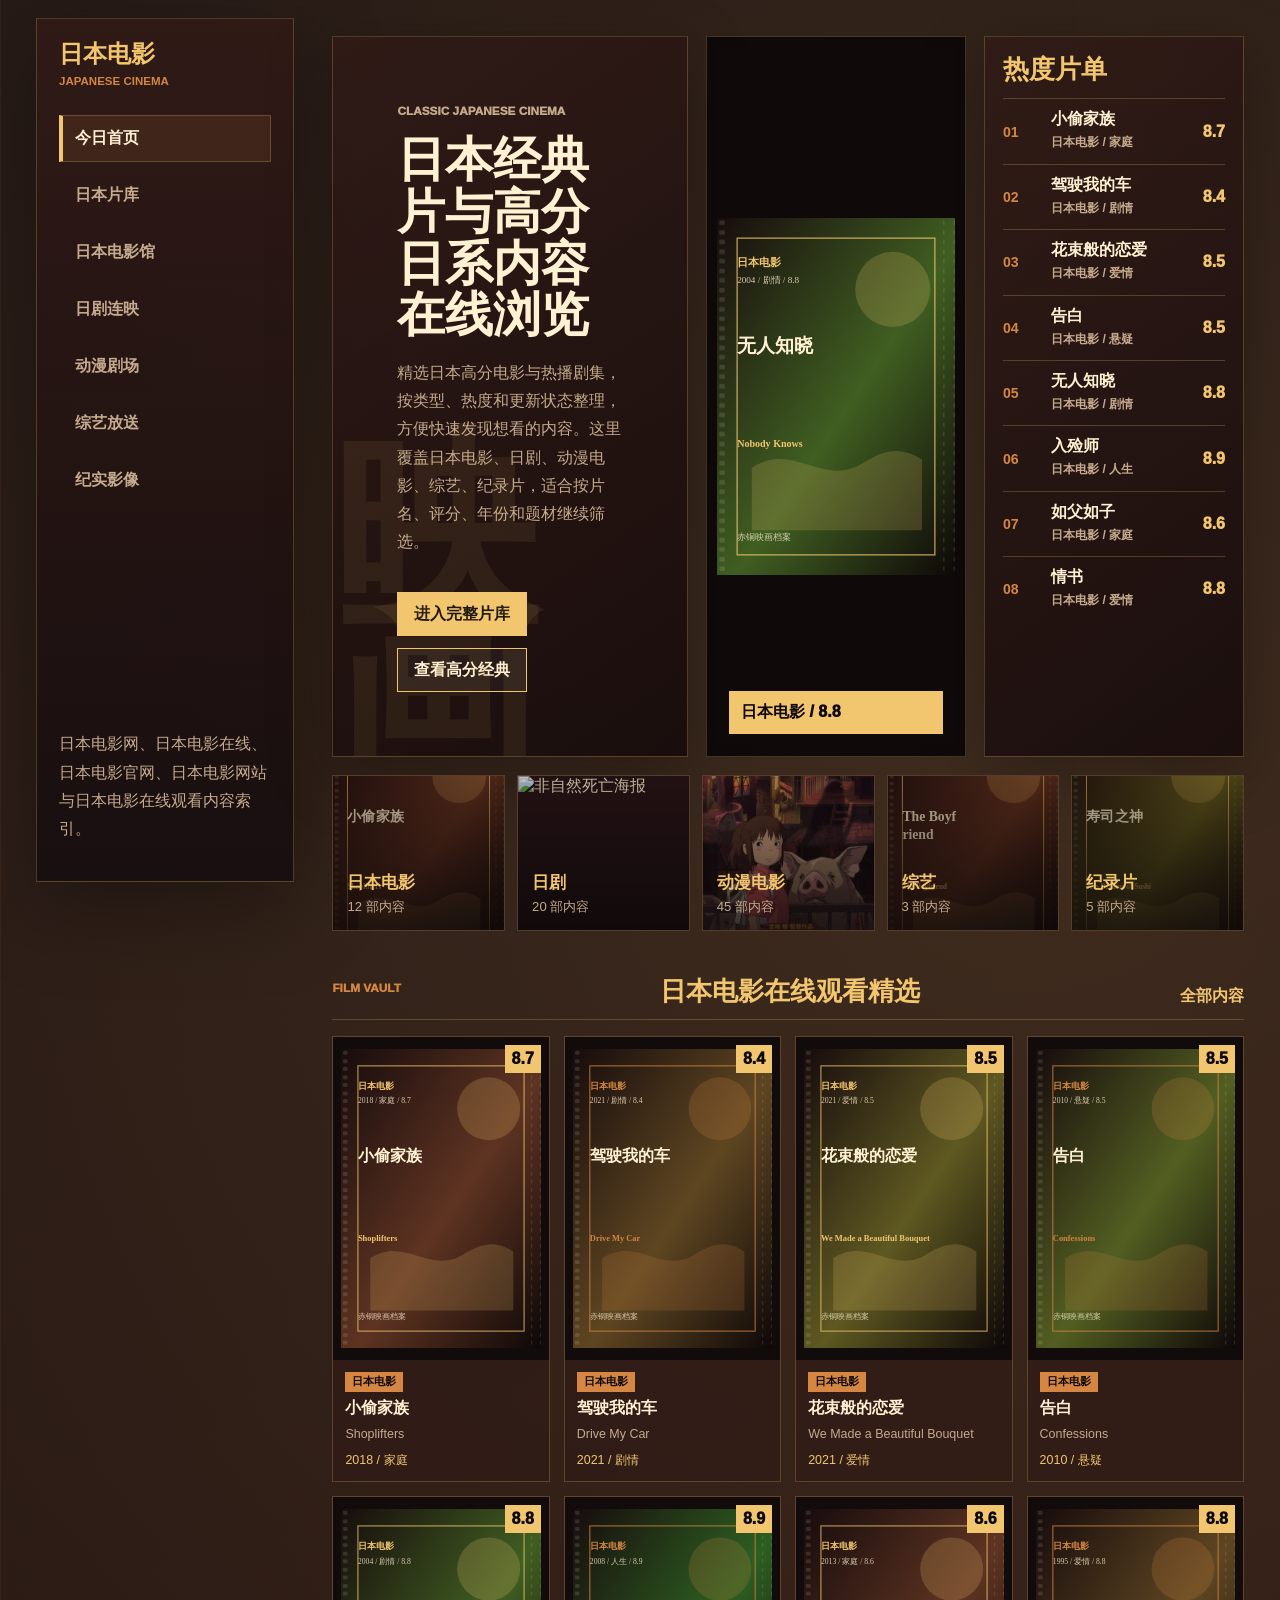
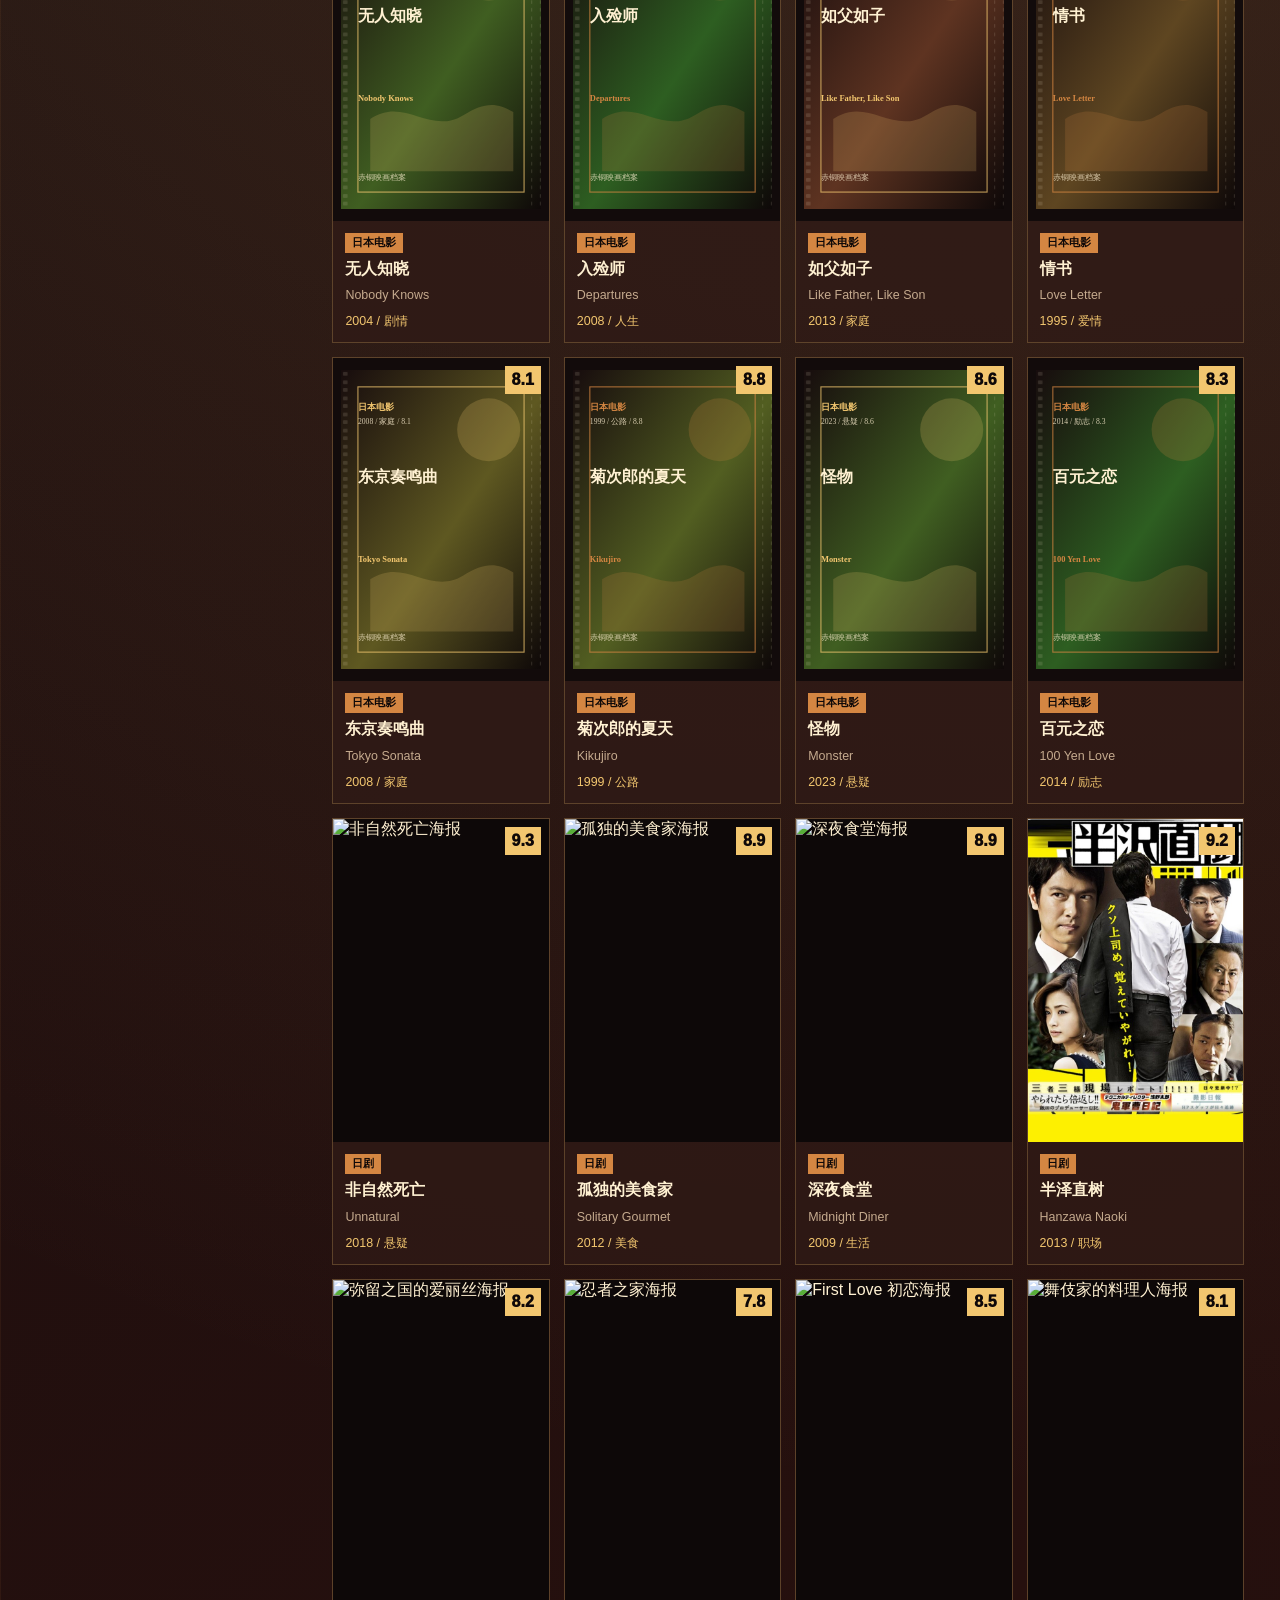
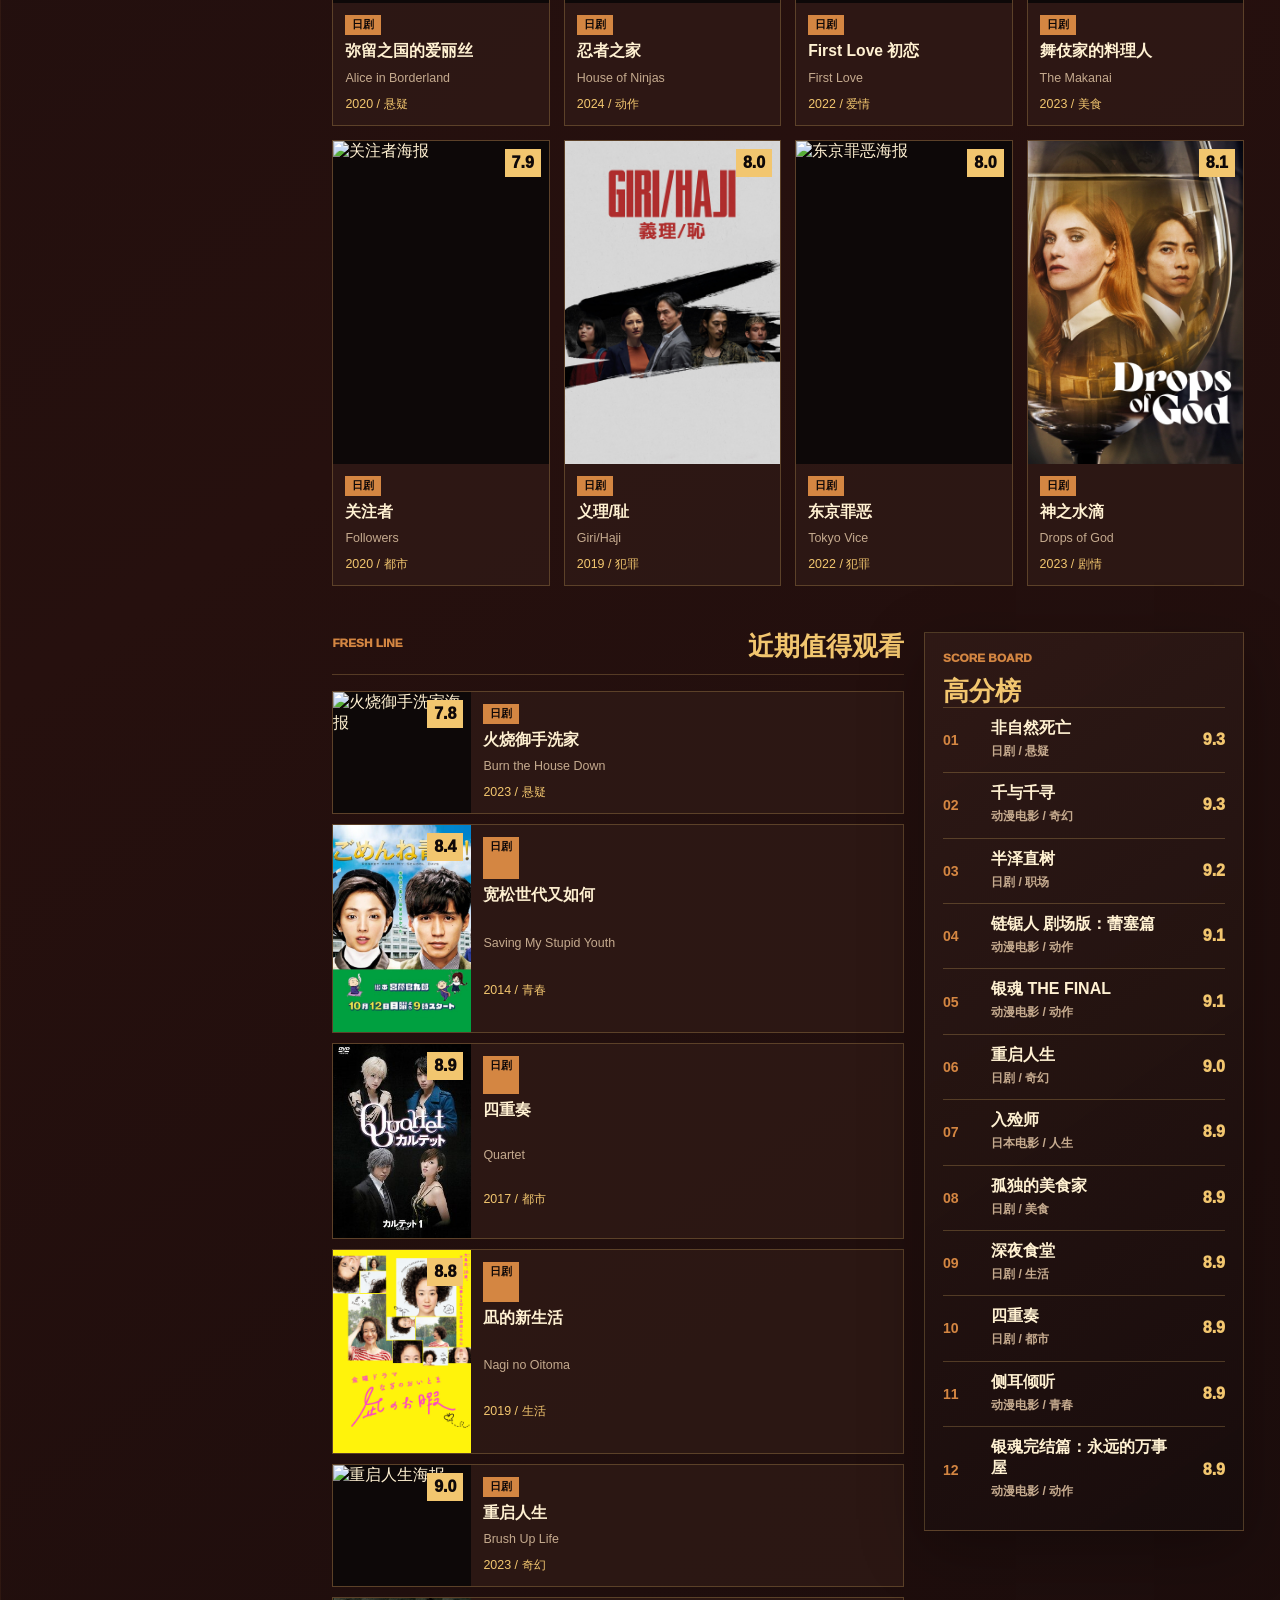
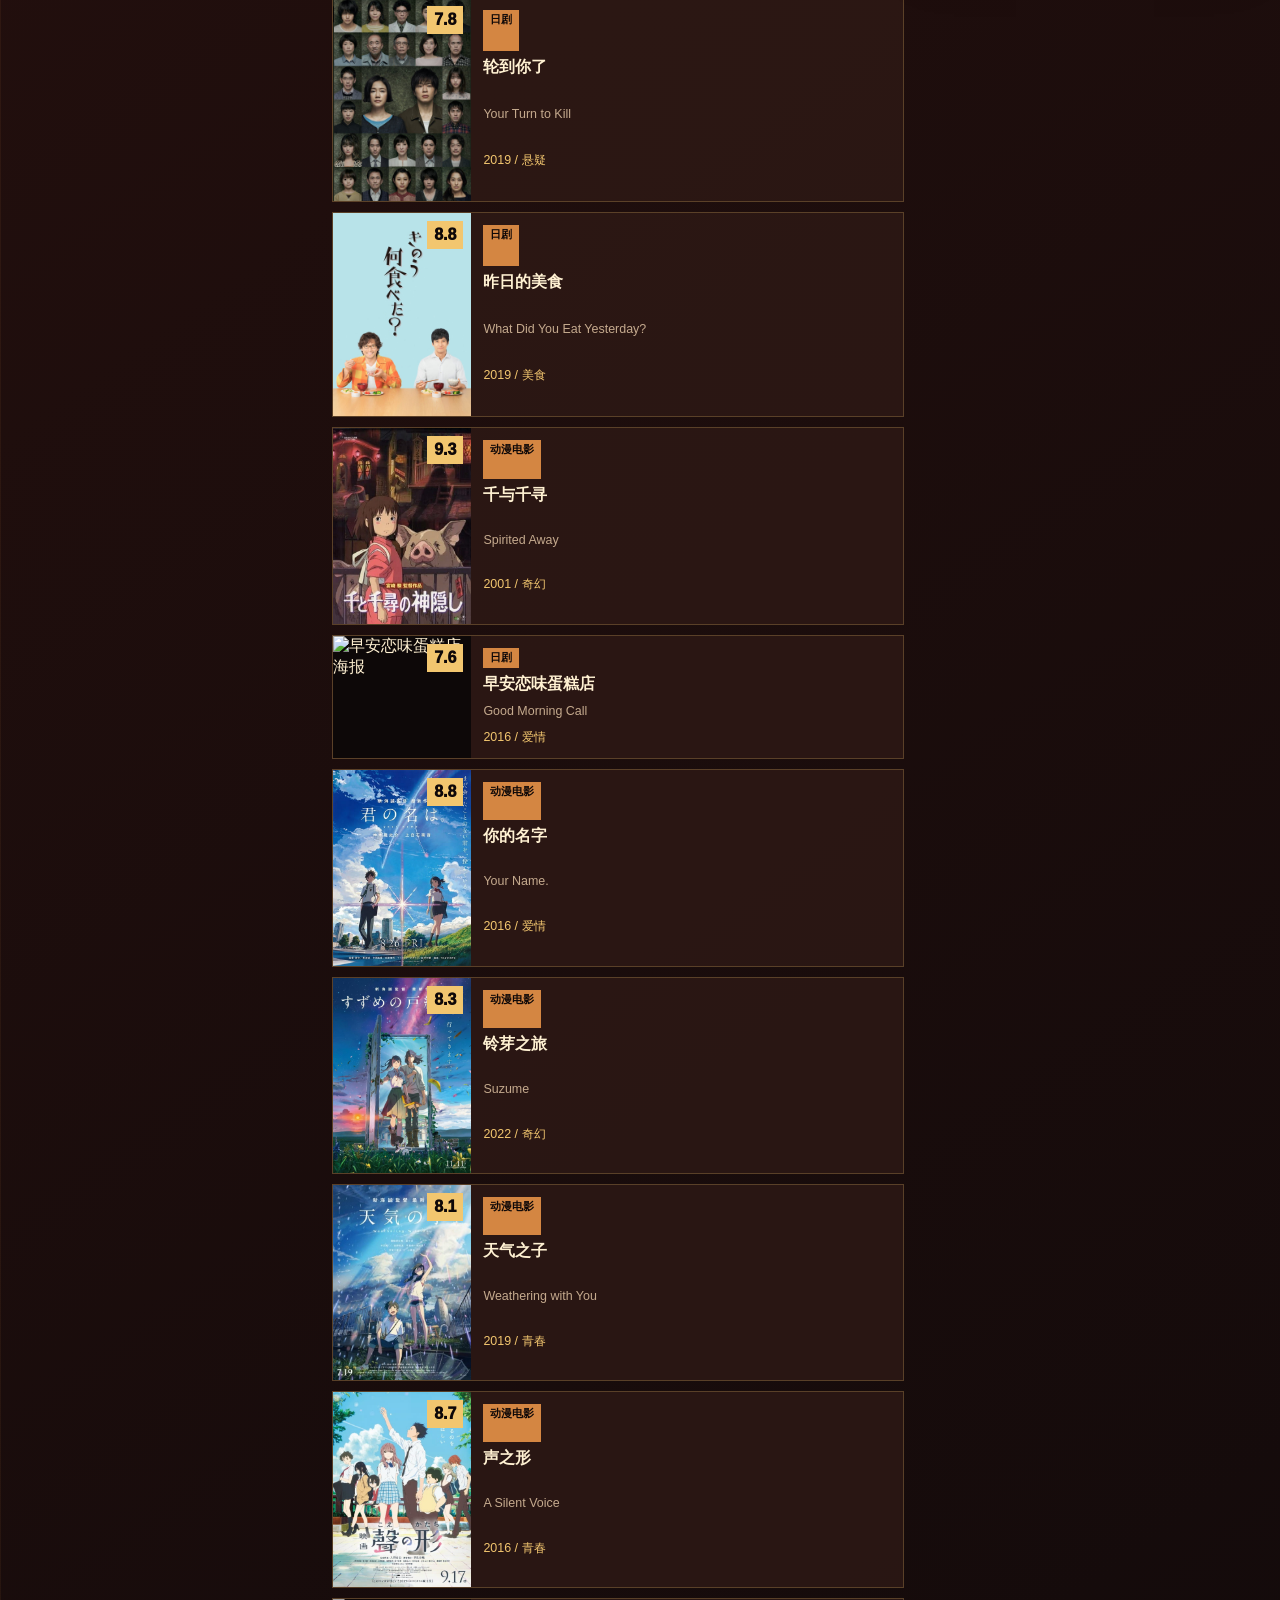
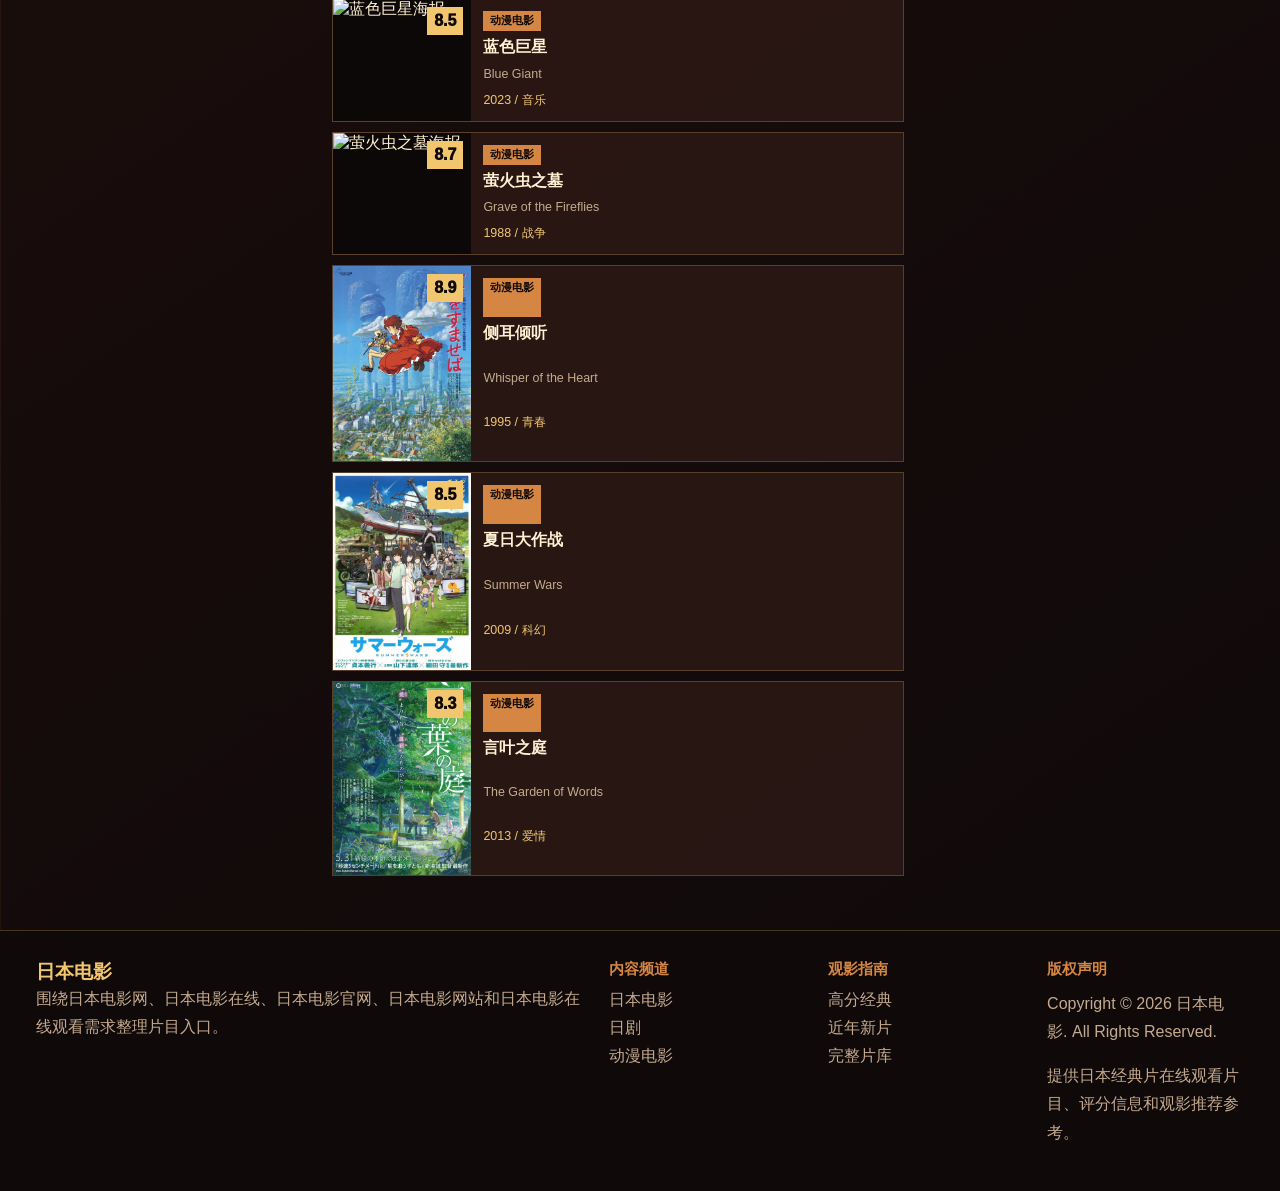
==== commit e6eb700d: "Show poster images clearly" ====
--- a/index.html
+++ b/index.html
@@ -11,7 +11,7 @@
   <body data-page="home">
     <div class="site-shell">
       <aside class="side-nav">
-        <a class="brand" href="./index.html"><strong>赤铜映画档案</strong><span>Akagane Film Vault</span></a>
+        <a class="brand" href="./index.html"><strong>日本电影</strong><span>Japanese Cinema</span></a>
         <nav aria-label="主导航">
           <a class="active" href="./index.html">今日首页</a>
           <a href="./library.html">日本片库</a>
@@ -66,10 +66,10 @@
       </main>
     </div>
     <footer class="footer">
-      <div><strong>赤铜映画档案</strong><p>围绕日本电影网、日本电影在线、日本电影官网、日本电影网站和日本电影在线观看需求整理片目入口。</p></div>
+      <div><strong>日本电影</strong><p>围绕日本电影网、日本电影在线、日本电影官网、日本电影网站和日本电影在线观看需求整理片目入口。</p></div>
       <div><h3>内容频道</h3><a href="./library.html?kind=日本电影">日本电影</a><a href="./library.html?kind=日剧">日剧</a><a href="./library.html?kind=动漫电影">动漫电影</a></div>
       <div><h3>观影指南</h3><a href="./library.html?sort=score">高分经典</a><a href="./library.html?sort=year">近年新片</a><a href="./library.html">完整片库</a></div>
-      <div><h3>版权声明</h3><p>Copyright © 2026 赤铜映画档案. All Rights Reserved.</p><p>提供日本经典片在线观看片目、评分信息和观影推荐参考。</p></div>
+      <div><h3>版权声明</h3><p>Copyright © 2026 日本电影. All Rights Reserved.</p><p>提供日本经典片在线观看片目、评分信息和观影推荐参考。</p></div>
     </footer>
     <script src="./app.js"></script>
   </body>
--- a/styles.css
+++ b/styles.css
@@ -159,9 +159,14 @@
   background: #0f0909;
   border: 1px solid var(--line);
   overflow: hidden;
+  padding: 10px;
 }
 .feature-poster a { position: relative; display: block; height: 100%; }
-.feature-poster img { height: 100%; object-fit: cover; }
+.feature-poster img {
+  height: 100%;
+  object-fit: contain;
+  background: #0f0909;
+}
 .feature-poster span {
   position: absolute;
   left: 12px;
@@ -198,7 +203,7 @@
   margin-top: 18px;
 }
 .type-rail a {
-  min-height: 126px;
+  min-height: 156px;
   position: relative;
   overflow: hidden;
   display: grid;
@@ -213,8 +218,15 @@
   inset: 0;
   height: 100%;
   object-fit: cover;
-  opacity: .2;
-  filter: saturate(.8);
+  opacity: .78;
+  filter: saturate(1.08) contrast(1.04);
+}
+.type-rail a::after {
+  content: "";
+  position: absolute;
+  inset: 0;
+  background: linear-gradient(180deg, rgba(12,8,8,.05), rgba(12,8,8,.78));
+  z-index: 0;
 }
 .type-rail strong,
 .type-rail span { position: relative; z-index: 1; }
@@ -259,6 +271,12 @@
   height: 100%;
   object-fit: cover;
   transition: transform .25s ease, filter .25s ease;
+}
+.poster-card img[src$=".svg"],
+.strip-card img[src$=".svg"] {
+  object-fit: contain;
+  padding: 8px;
+  background: #120b0b;
 }
 .poster-card:hover img,
 .strip-card:hover img { transform: scale(1.035); filter: saturate(1.12) contrast(1.04); }
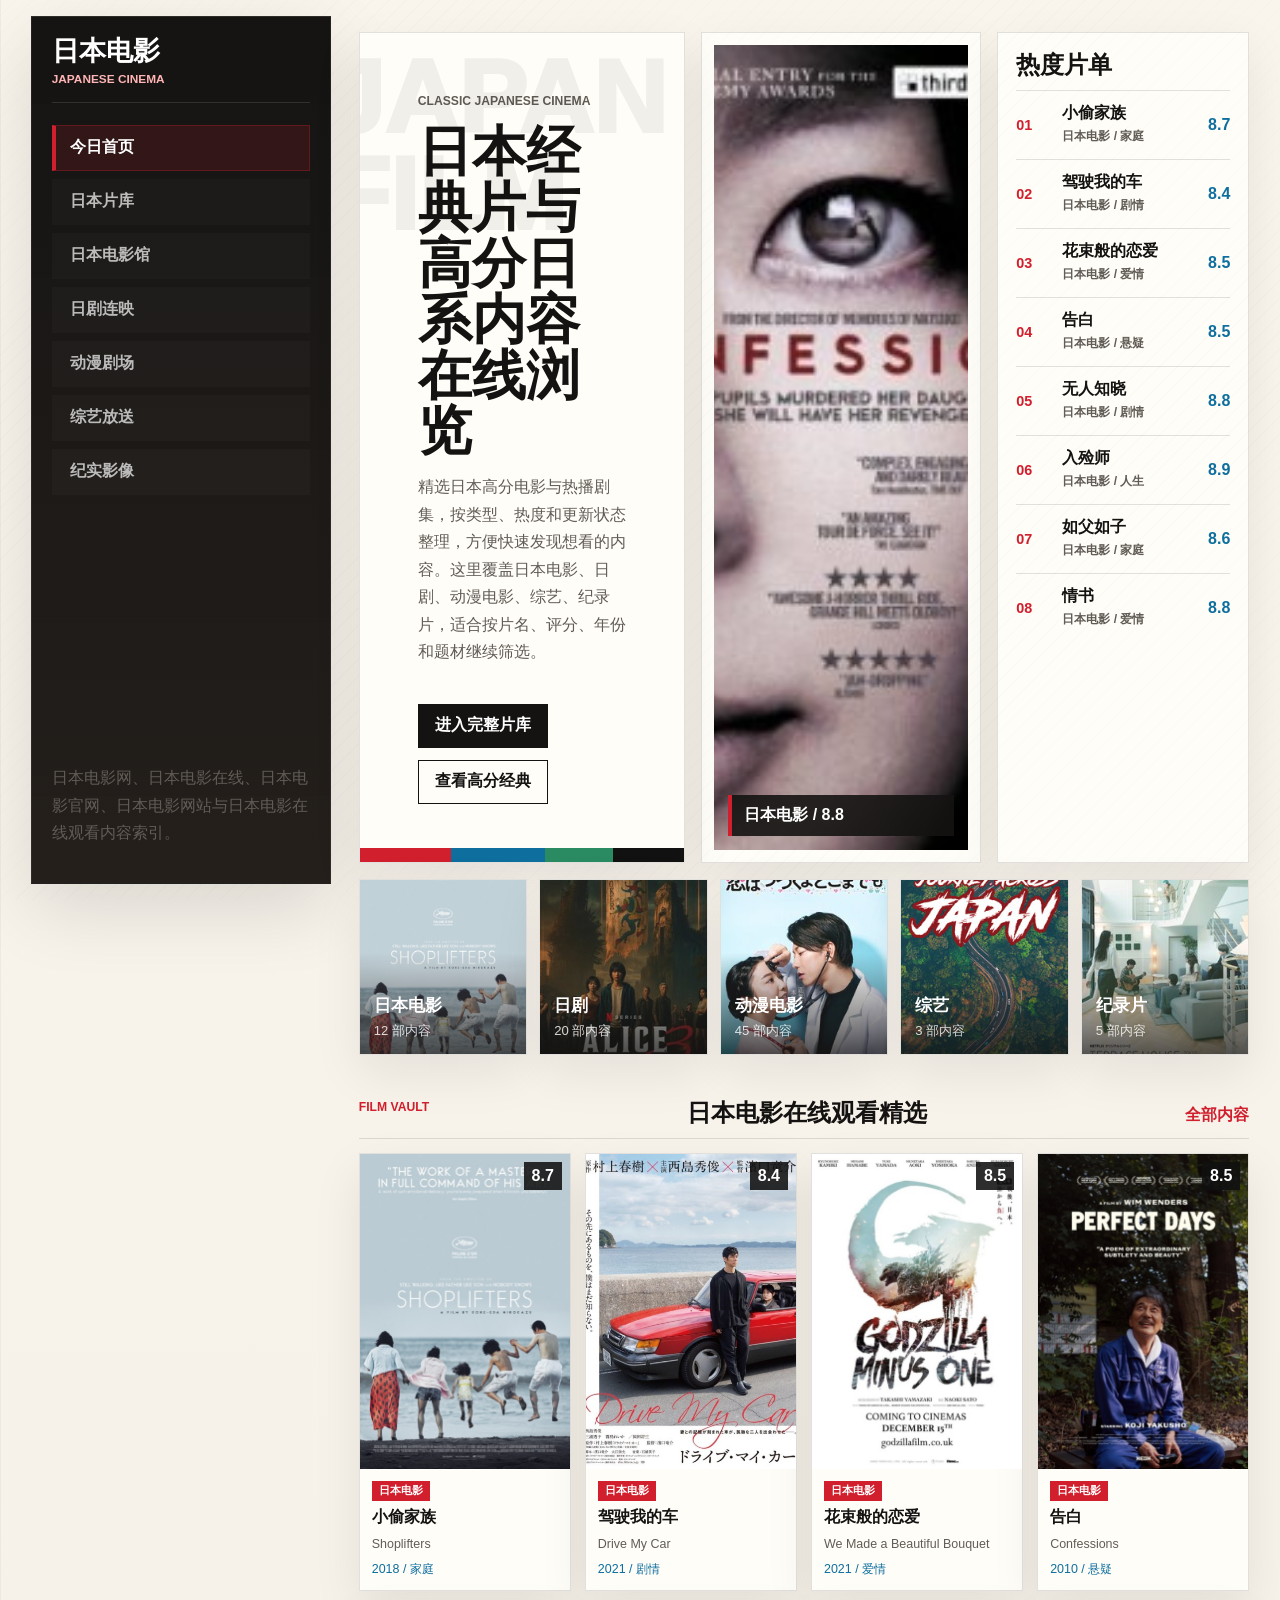
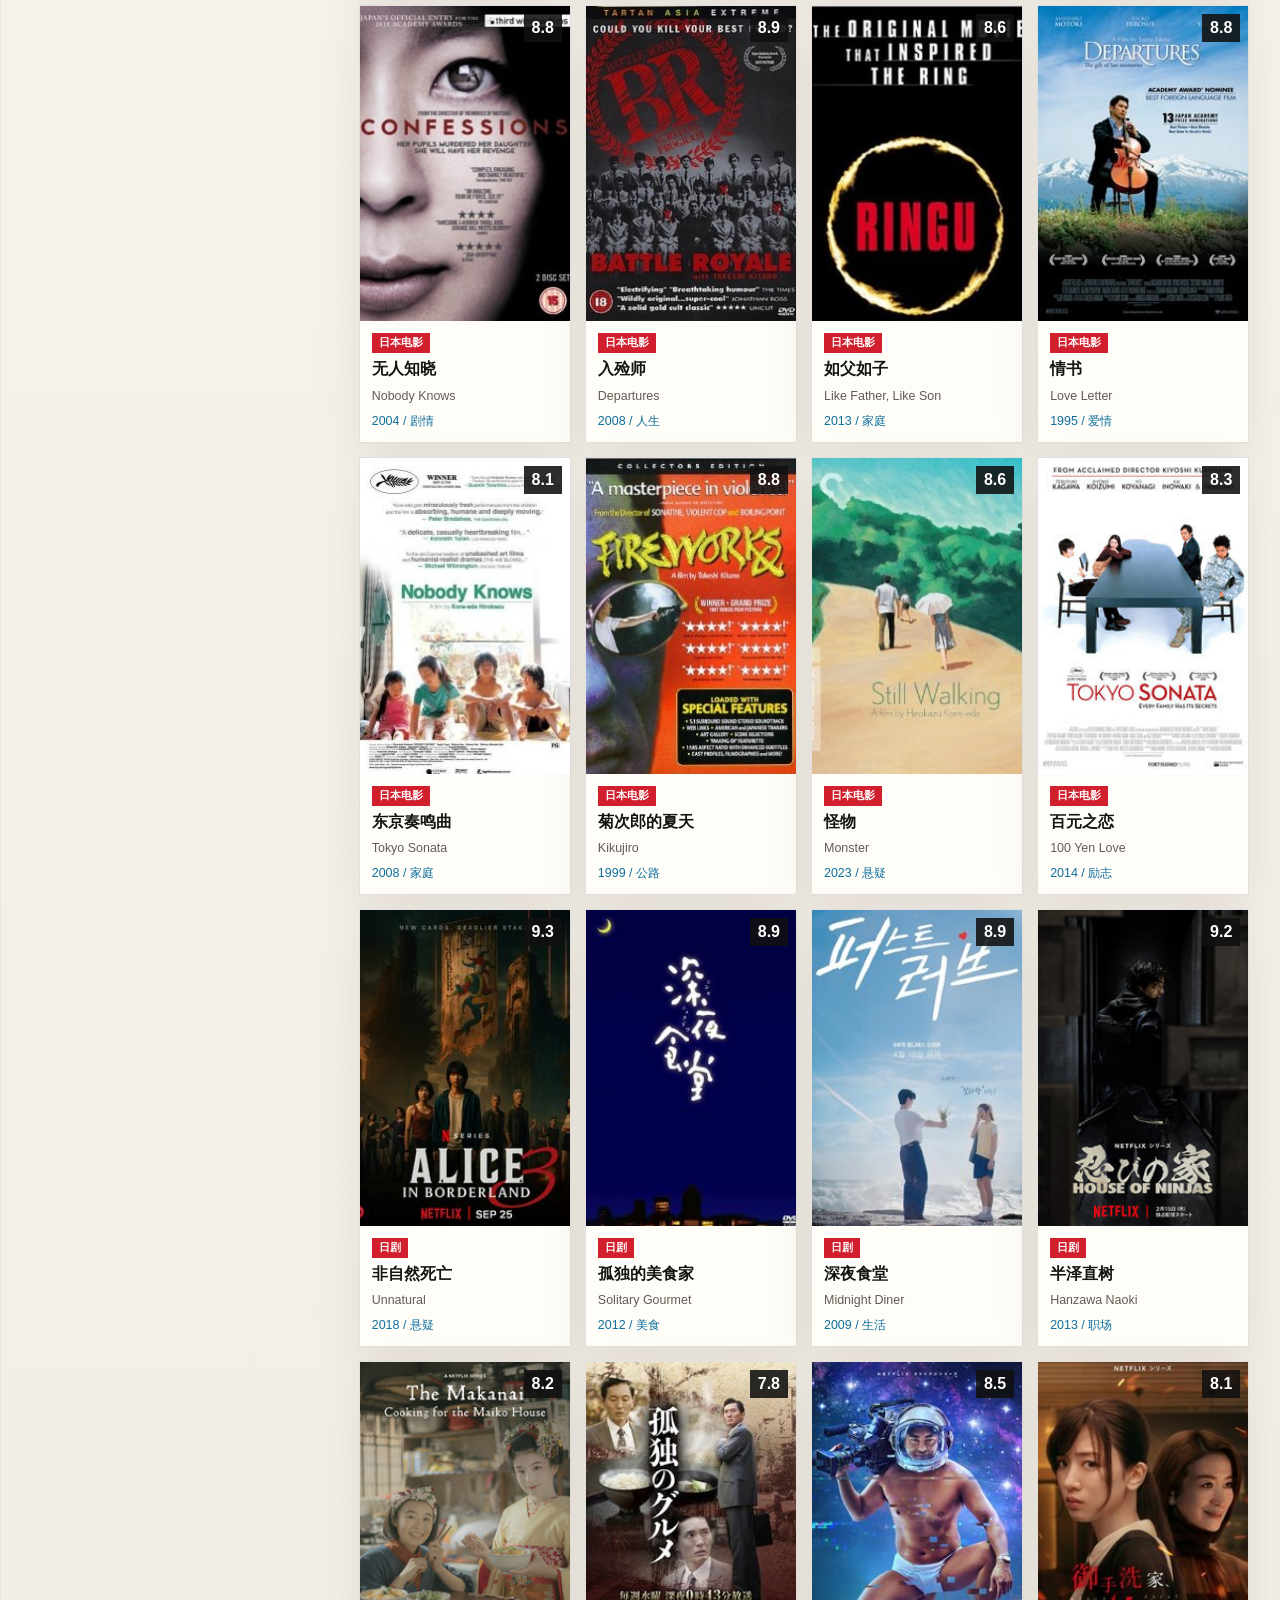
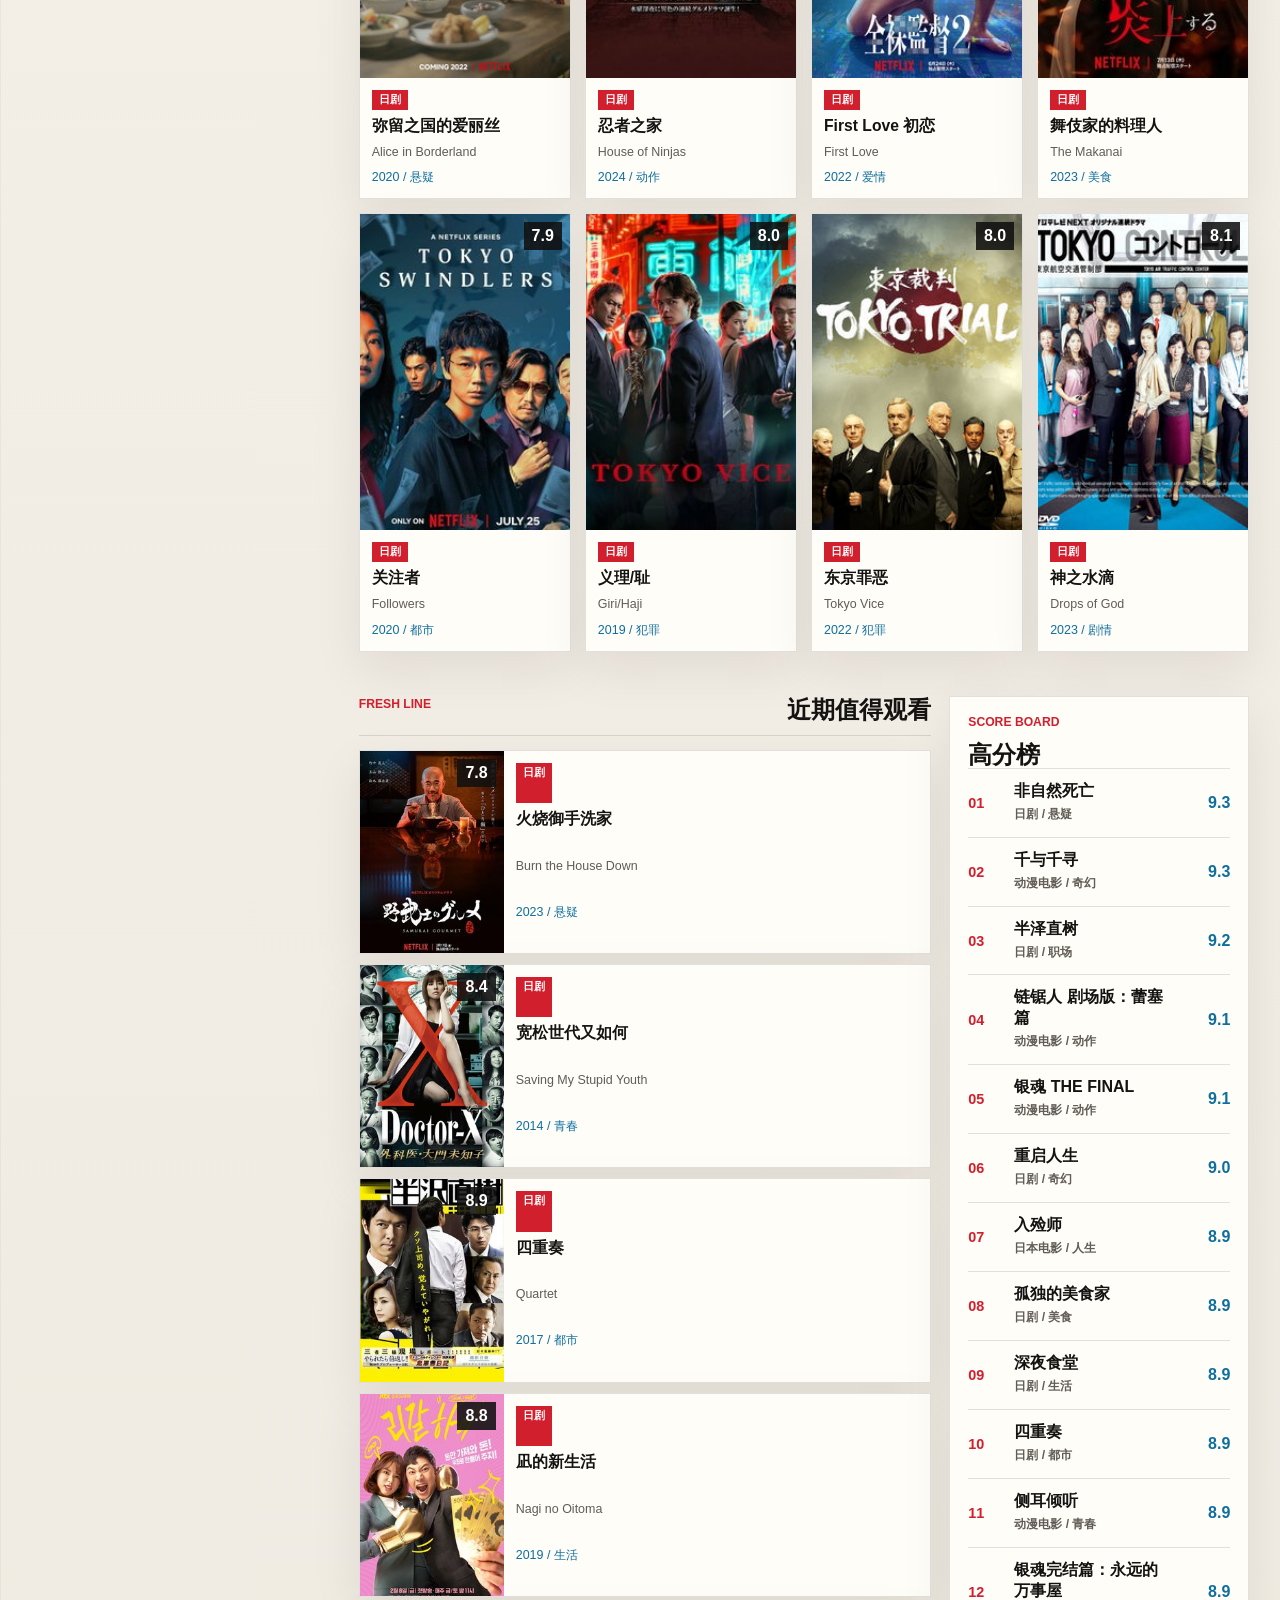
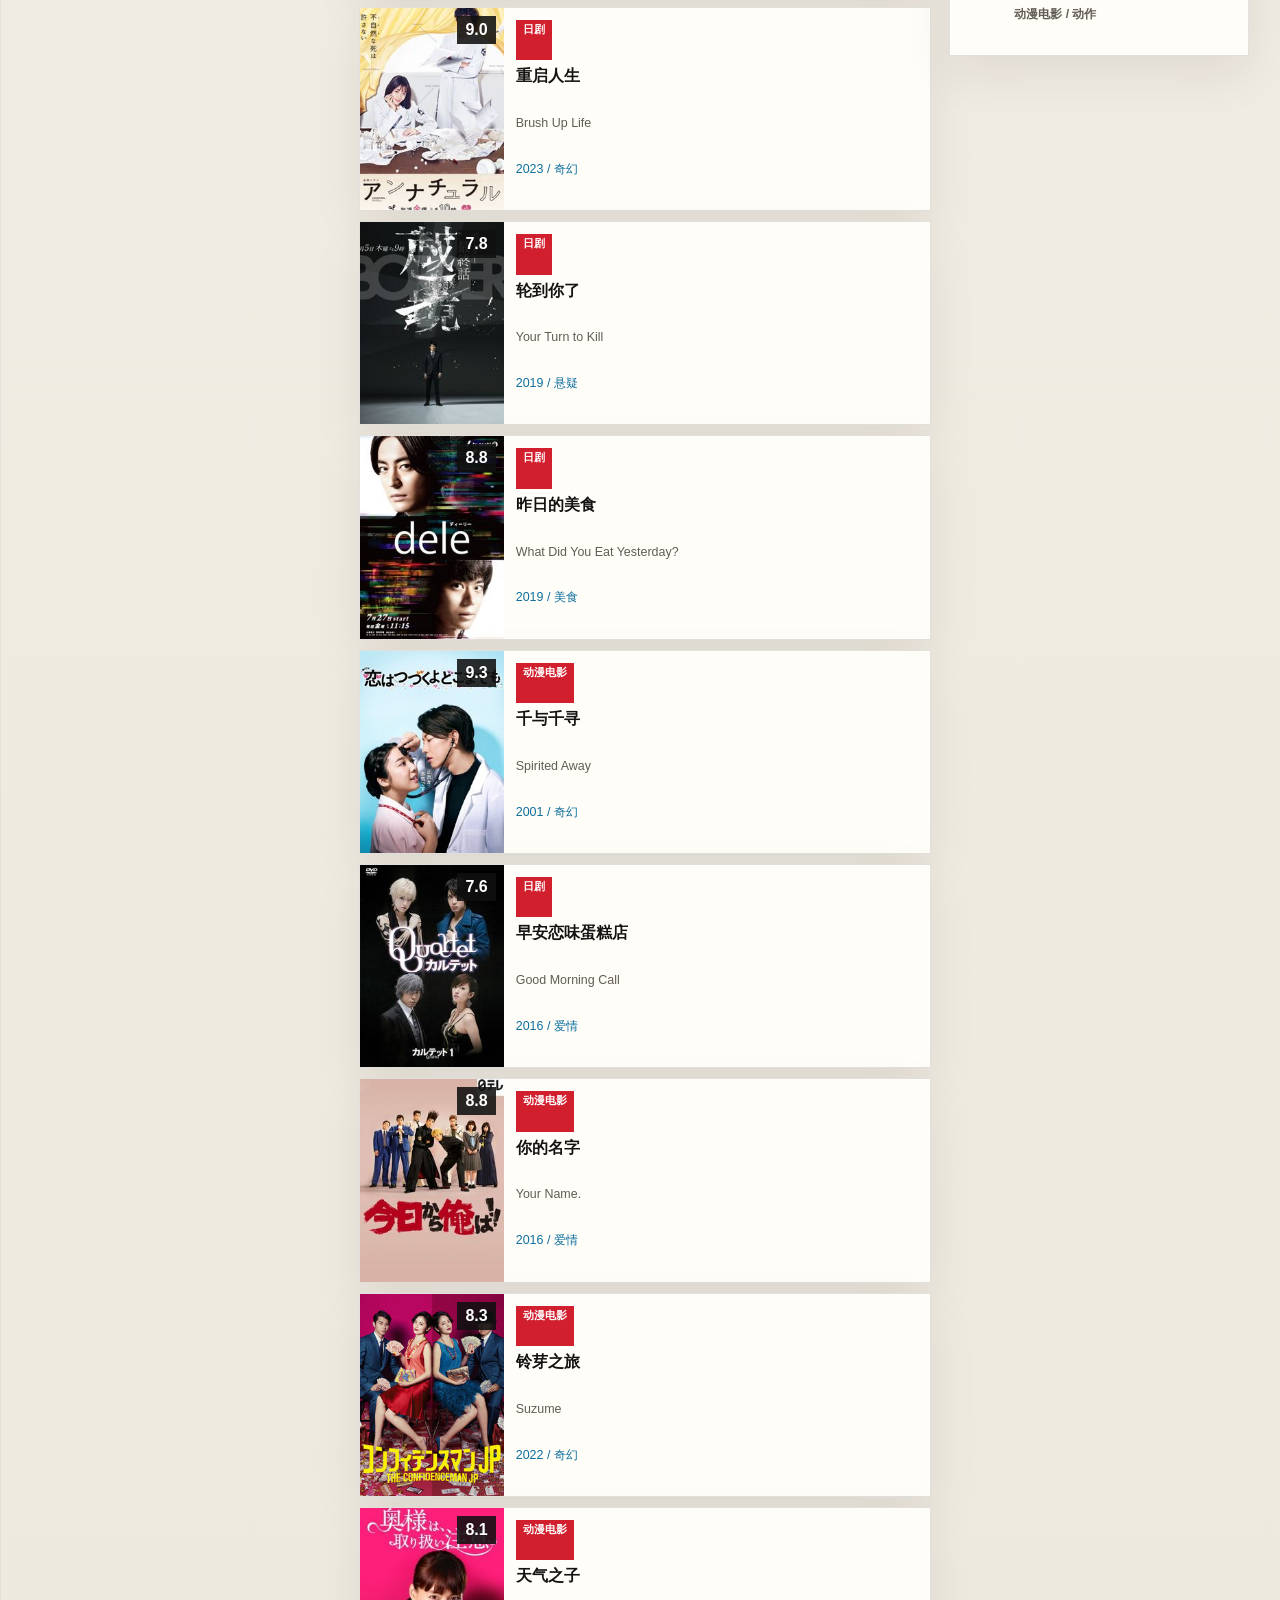
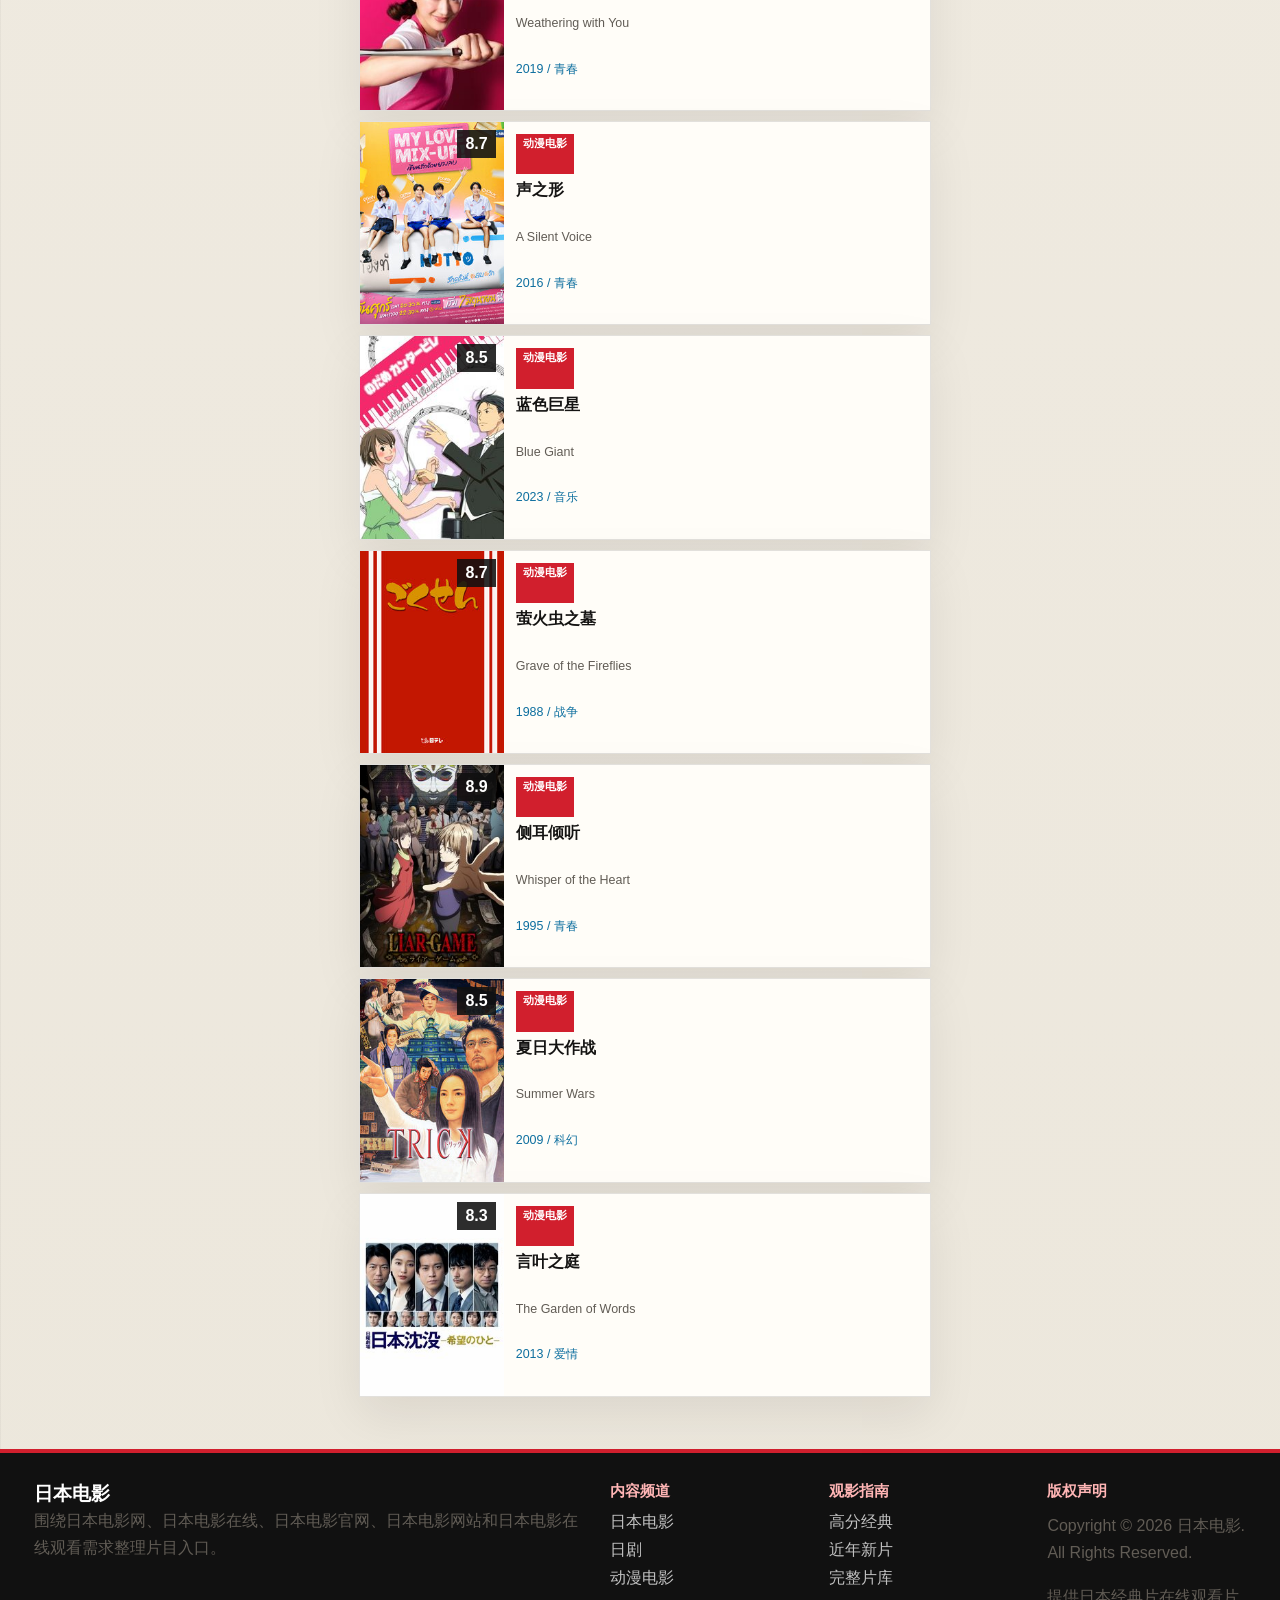
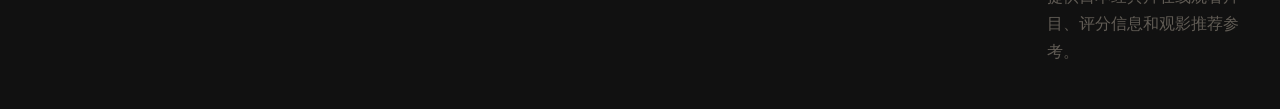
==== commit d9eb26e2: "Create site0305 with a new editorial look" ====
--- a/index.html
+++ b/index.html
@@ -3,9 +3,9 @@
   <head>
     <meta charset="UTF-8" />
     <meta name="viewport" content="width=device-width, initial-scale=1.0" />
-    <title>日本经典片,最新好看的日本经典电影在线观看,经典电影_看片不卡顿</title>
-    <meta name="keywords" content="日本经典片,日本经典电影,经典电影在线观看,日本老电影,日本新电影,高清电影,免费电影,看片不卡顿" />
-    <meta name="description" content="日本经典片在线观看平台，汇集最新好看的日本经典电影，高清画质，看片不卡顿。提供丰富的经典电影资源，包括日本经典老片、新片等多种类型影片。" />
+    <title>日本电影在线观看-海量资源库日系精品聚合-日本电影精彩视频高清在线观看平台</title>
+    <meta name="keywords" content="日本电影,在线观看,海量资源,日本视频,精彩视频,观看平台,高清在线" />
+    <meta name="description" content="日本电影在线观看是2026年全新升级的在线影院，聚合日本全分区海量影视资源，涵盖日剧、电影、动漫、综艺、纪录片等。支持多端同步访问，海量高清精彩视频每日更新，无需下载即可观看，全部免费开放。" />
     <link rel="stylesheet" href="./styles.css" />
   </head>
   <body data-page="home">
--- a/styles.css
+++ b/styles.css
@@ -1,16 +1,17 @@
 :root {
-  color-scheme: dark;
+  color-scheme: light;
   font-family: "Microsoft YaHei UI", "PingFang SC", "Noto Sans SC", Arial, sans-serif;
-  --bg: #160d0f;
-  --panel: #241214;
-  --panel-2: #301a16;
-  --copper: #d48642;
-  --gold: #f2c66f;
-  --cream: #fff1d2;
-  --muted: #c5aa8e;
-  --line: rgba(242, 198, 111, .24);
-  --ink: #0e0808;
-  --green: #5d8f78;
+  --bg: #f3efe7;
+  --paper: #fffdf8;
+  --paper-2: #f7f1e7;
+  --ink: #141312;
+  --muted: #615c55;
+  --line: rgba(20, 19, 18, .12);
+  --line-strong: rgba(20, 19, 18, .2);
+  --accent: #d11f2d;
+  --accent-2: #0e6f9f;
+  --accent-3: #2a8b63;
+  --shadow: 0 18px 46px rgba(22, 18, 12, .08);
 }
 
 * { box-sizing: border-box; }
@@ -18,20 +19,19 @@
 body {
   margin: 0;
   min-height: 100vh;
-  color: var(--cream);
+  color: var(--ink);
   background:
-    linear-gradient(90deg, rgba(212,134,66,.08) 0 1px, transparent 1px 92px),
-    radial-gradient(circle at 80% 10%, rgba(242,198,111,.16), transparent 34%),
-    linear-gradient(145deg, #160d0f 0%, #26100e 46%, #0e090a 100%);
+    linear-gradient(90deg, rgba(20, 19, 18, .04) 1px, transparent 1px 62px),
+    linear-gradient(0deg, rgba(20, 19, 18, .03) 1px, transparent 1px 62px),
+    linear-gradient(180deg, #f9f5ed 0%, #f2ede4 48%, #ece7dc 100%);
 }
 body::before {
   content: "";
   position: fixed;
   inset: 0;
   pointer-events: none;
-  opacity: .16;
-  background-image: repeating-linear-gradient(0deg, transparent 0 7px, rgba(255,241,210,.18) 8px);
-  mix-blend-mode: overlay;
+  opacity: .07;
+  background-image: repeating-linear-gradient(135deg, transparent 0 11px, rgba(0,0,0,.18) 11px 12px);
 }
 a { color: inherit; text-decoration: none; }
 img { display: block; width: 100%; }
@@ -39,44 +39,74 @@
 button, select { font: inherit; }
 
 .site-shell {
-  width: min(1660px, 100%);
+  width: min(1680px, 100%);
   margin: 0 auto;
-  display: grid;
-  grid-template-columns: 258px minmax(0, 1fr);
-  gap: clamp(18px, 3vw, 44px);
-  padding: 18px clamp(14px, 3vw, 36px) 0;
-}
+  padding: 16px clamp(14px, 2.4vw, 34px) 0;
+  display: grid;
+  grid-template-columns: 300px minmax(0, 1fr);
+  gap: clamp(16px, 2.8vw, 28px);
+}
+
 .side-nav {
   position: sticky;
-  top: 18px;
-  height: calc(100vh - 36px);
-  min-height: 680px;
+  top: 16px;
+  height: calc(100vh - 32px);
+  min-height: 720px;
   display: grid;
   grid-template-rows: auto 1fr auto;
-  gap: 28px;
-  padding: 22px;
-  background: linear-gradient(180deg, rgba(48,26,22,.96), rgba(22,13,15,.9));
-  border: 1px solid var(--line);
-  box-shadow: 0 22px 80px rgba(0,0,0,.36);
-}
-.brand { display: grid; gap: 7px; }
-.brand strong { color: var(--gold); font-size: 1.48rem; line-height: 1.15; }
-.brand span { color: var(--copper); font-size: .72rem; font-weight: 900; text-transform: uppercase; }
-.side-nav nav { display: grid; align-content: start; gap: 10px; }
+  gap: 22px;
+  padding: 20px;
+  color: #f5f1e8;
+  background:
+    linear-gradient(180deg, rgba(16, 15, 14, .98), rgba(27, 22, 18, .96));
+  border: 1px solid rgba(255,255,255,.06);
+  box-shadow: 0 24px 70px rgba(0, 0, 0, .12);
+}
+
+.brand {
+  display: grid;
+  gap: 6px;
+  padding-bottom: 16px;
+  border-bottom: 1px solid rgba(255,255,255,.12);
+}
+.brand strong {
+  color: #fff;
+  font-size: 1.7rem;
+  line-height: 1.05;
+  letter-spacing: 0;
+}
+.brand span {
+  color: #ffb5b5;
+  font-size: .74rem;
+  font-weight: 800;
+  text-transform: uppercase;
+  letter-spacing: 0;
+}
+
+.side-nav nav {
+  display: grid;
+  align-content: start;
+  gap: 8px;
+}
 .side-nav nav a {
-  padding: 12px 12px;
-  color: var(--muted);
+  min-height: 46px;
+  display: flex;
+  align-items: center;
+  padding: 0 14px;
+  color: rgba(255,255,255,.7);
   border: 1px solid transparent;
   border-left: 4px solid transparent;
-  font-weight: 850;
+  background: rgba(255,255,255,.02);
+  font-weight: 800;
 }
 .side-nav nav a.active,
 .side-nav nav a:hover {
-  color: var(--cream);
-  background: rgba(212,134,66,.12);
-  border-color: var(--line);
-  border-left-color: var(--gold);
-}
+  color: #fff;
+  background: rgba(209,31,45,.15);
+  border-color: rgba(209,31,45,.3);
+  border-left-color: var(--accent);
+}
+
 .side-nav p,
 .hero-copy p,
 .page-title p,
@@ -86,62 +116,81 @@
 .detail-copy p,
 .ledger-row small {
   color: var(--muted);
-  line-height: 1.76;
-}
+  line-height: 1.72;
+}
+
 main { min-width: 0; }
+
 .hero {
-  min-height: 570px;
-  display: grid;
-  grid-template-columns: minmax(0, 1.08fr) minmax(260px, .5fr) minmax(260px, .42fr);
-  gap: 18px;
-  padding-top: 18px;
-}
+  padding-top: 16px;
+  display: grid;
+  grid-template-columns: minmax(0, 1.24fr) minmax(280px, .66fr) minmax(252px, .46fr);
+  gap: 16px;
+  align-items: stretch;
+}
+
 .hero-copy,
 .ticker,
 .score-board,
 .page-title,
 .filters,
 .detail-copy {
-  background: linear-gradient(145deg, rgba(48,26,22,.86), rgba(23,12,12,.92));
+  background: var(--paper);
   border: 1px solid var(--line);
-  box-shadow: 0 18px 60px rgba(0,0,0,.28);
-}
+  box-shadow: var(--shadow);
+}
+
 .hero-copy {
-  min-height: 548px;
+  min-height: 592px;
   display: grid;
   align-content: center;
-  padding: clamp(26px, 5vw, 70px);
+  padding: clamp(24px, 4.6vw, 58px);
   position: relative;
   overflow: hidden;
 }
+.hero-copy::before {
+  content: "JAPAN FILM";
+  position: absolute;
+  right: 18px;
+  top: 16px;
+  color: rgba(20, 19, 18, .06);
+  font-size: clamp(2.6rem, 8vw, 8rem);
+  font-weight: 950;
+  line-height: .95;
+  letter-spacing: 0;
+}
 .hero-copy::after {
-  content: "映画";
+  content: "";
   position: absolute;
-  right: -10px;
-  bottom: -26px;
-  color: rgba(242,198,111,.08);
-  font-size: clamp(7rem, 16vw, 15rem);
-  font-weight: 950;
-  line-height: .82;
-}
+  inset: auto 0 0 0;
+  height: 14px;
+  background: linear-gradient(90deg, var(--accent) 0 28%, var(--accent-2) 28% 57%, var(--accent-3) 57% 78%, #111 78% 100%);
+}
+
 .eyebrow {
   margin-bottom: 12px;
-  color: var(--copper);
-  font-size: .74rem;
-  font-weight: 950;
+  color: var(--accent);
+  font-size: .76rem;
+  font-weight: 900;
+  text-transform: uppercase;
   letter-spacing: 0;
-  text-transform: uppercase;
 }
 h1 {
-  max-width: 880px;
-  margin-bottom: 18px;
-  color: var(--cream);
-  font-size: clamp(2.05rem, 3.75vw, 4.15rem);
-  line-height: 1.08;
+  max-width: 900px;
+  margin-bottom: 14px;
+  color: var(--ink);
+  font-size: clamp(2.2rem, 4.2vw, 4.6rem);
+  line-height: 1.04;
   letter-spacing: 0;
 }
-h2 { margin-bottom: 0; color: var(--gold); font-size: clamp(1.35rem, 2vw, 2.25rem); line-height: 1.15; }
-.hero-actions { display: flex; flex-wrap: wrap; gap: 12px; margin-top: 20px; }
+h2 {
+  margin-bottom: 0;
+  color: var(--ink);
+  font-size: clamp(1.28rem, 1.9vw, 2.05rem);
+  line-height: 1.12;
+}
+
+.hero-actions { display: flex; flex-wrap: wrap; gap: 12px; margin-top: 22px; }
 .action,
 .ghost {
   min-height: 44px;
@@ -149,113 +198,150 @@
   align-items: center;
   justify-content: center;
   padding: 0 16px;
-  font-weight: 950;
-  border: 1px solid var(--gold);
-}
-.action { color: var(--ink); background: var(--gold); }
-.ghost { color: var(--cream); background: rgba(255,255,255,.04); }
+  border: 1px solid var(--ink);
+  font-weight: 900;
+}
+.action { color: #fff; background: var(--ink); }
+.ghost { color: var(--ink); background: transparent; }
+
 .feature-poster {
-  min-height: 548px;
-  background: #0f0909;
+  min-height: 592px;
+  padding: 12px;
+  background: var(--paper);
   border: 1px solid var(--line);
-  overflow: hidden;
-  padding: 10px;
+  box-shadow: var(--shadow);
 }
 .feature-poster a { position: relative; display: block; height: 100%; }
 .feature-poster img {
   height: 100%;
-  object-fit: contain;
-  background: #0f0909;
+  object-fit: cover;
+  background: #fff;
 }
 .feature-poster span {
   position: absolute;
-  left: 12px;
-  right: 12px;
-  bottom: 12px;
-  padding: 11px 12px;
-  color: var(--ink);
-  background: var(--gold);
-  font-weight: 950;
-}
-.ticker { min-height: 548px; padding: 18px; display: grid; grid-template-rows: auto 1fr; gap: 14px; }
+  left: 14px;
+  right: 14px;
+  bottom: 14px;
+  padding: 10px 12px;
+  color: #fff;
+  background: rgba(20,19,18,.9);
+  font-weight: 900;
+  border-left: 4px solid var(--accent);
+}
+
+.ticker {
+  min-height: 592px;
+  padding: 18px;
+  display: grid;
+  grid-template-rows: auto 1fr;
+  gap: 12px;
+}
 .ledger-row {
-  min-height: 48px;
-  display: grid;
-  grid-template-columns: 38px minmax(0, 1fr) 44px;
+  min-height: 50px;
+  display: grid;
+  grid-template-columns: 36px minmax(0, 1fr) 52px;
   align-items: center;
   gap: 10px;
-  padding: 10px 0;
+  padding: 12px 0;
   border-top: 1px solid var(--line);
 }
-.ledger-row b { color: var(--copper); font-size: .88rem; }
-.ledger-row span { min-width: 0; display: grid; gap: 2px; font-weight: 900; }
-.ledger-row small { white-space: nowrap; overflow: hidden; text-overflow: ellipsis; font-size: .76rem; }
+.ledger-row b {
+  color: var(--accent);
+  font-size: .9rem;
+}
+.ledger-row span {
+  min-width: 0;
+  display: grid;
+  gap: 2px;
+  font-weight: 900;
+}
+.ledger-row small {
+  white-space: nowrap;
+  overflow: hidden;
+  text-overflow: ellipsis;
+  font-size: .76rem;
+}
 .ledger-row i {
   justify-self: end;
-  color: var(--gold);
+  color: var(--accent-2);
   font-style: normal;
-  font-weight: 950;
-}
+  font-weight: 900;
+}
+
 .type-rail {
   display: grid;
   grid-template-columns: repeat(5, minmax(0, 1fr));
   gap: 12px;
-  margin-top: 18px;
+  margin-top: 16px;
 }
 .type-rail a {
-  min-height: 156px;
+  min-height: 176px;
   position: relative;
   overflow: hidden;
   display: grid;
   align-content: end;
-  gap: 4px;
+  gap: 5px;
   padding: 14px;
-  background: var(--panel);
+  background: var(--paper);
   border: 1px solid var(--line);
+  box-shadow: var(--shadow);
 }
 .type-rail img {
   position: absolute;
   inset: 0;
   height: 100%;
   object-fit: cover;
-  opacity: .78;
-  filter: saturate(1.08) contrast(1.04);
+  opacity: .92;
+  filter: saturate(1.02) contrast(1.02);
 }
 .type-rail a::after {
   content: "";
   position: absolute;
   inset: 0;
-  background: linear-gradient(180deg, rgba(12,8,8,.05), rgba(12,8,8,.78));
-  z-index: 0;
+  background:
+    linear-gradient(180deg, rgba(255,255,255,.02) 0 42%, rgba(20,19,18,.72) 100%);
 }
 .type-rail strong,
-.type-rail span { position: relative; z-index: 1; }
-.type-rail strong { color: var(--gold); font-size: 1.05rem; }
-.type-rail span { color: var(--muted); font-size: .82rem; }
-.section { padding-top: 46px; }
-.section.compact { padding-top: 20px; }
+.type-rail span {
+  position: relative;
+  z-index: 1;
+}
+.type-rail strong {
+  color: #fff;
+  font-size: 1.06rem;
+}
+.type-rail span {
+  color: rgba(255,255,255,.82);
+  font-size: .82rem;
+}
+
+.section { padding-top: 44px; }
+.section.compact { padding-top: 18px; }
 .section-head {
   display: flex;
   align-items: end;
   justify-content: space-between;
-  gap: 16px;
-  margin-bottom: 16px;
+  gap: 14px;
+  margin-bottom: 14px;
   padding-bottom: 12px;
   border-bottom: 1px solid var(--line);
 }
-.section-head a { color: var(--gold); font-weight: 950; }
+.section-head a { color: var(--accent); font-weight: 900; }
+
 .vault-grid {
   display: grid;
-  grid-template-columns: repeat(auto-fill, minmax(172px, 1fr));
+  grid-template-columns: repeat(auto-fill, minmax(178px, 1fr));
   gap: 14px;
 }
-.library-grid { grid-template-columns: repeat(auto-fill, minmax(188px, 1fr)); }
+.library-grid { grid-template-columns: repeat(auto-fill, minmax(190px, 1fr)); }
+
 .poster-card,
 .strip-card {
   min-width: 0;
-  background: rgba(48,26,22,.74);
+  background: var(--paper);
   border: 1px solid var(--line);
   overflow: hidden;
+  box-shadow: var(--shadow);
 }
 .poster-card a { display: grid; height: 100%; }
 .poster-card figure,
@@ -263,67 +349,81 @@
   position: relative;
   margin: 0;
   overflow: hidden;
-  background: #0d0808;
+  background: #fff;
 }
 .poster-card figure { aspect-ratio: 2 / 3; }
 .poster-card img,
 .strip-card img {
   height: 100%;
   object-fit: cover;
-  transition: transform .25s ease, filter .25s ease;
+  transition: transform .28s ease, filter .28s ease;
 }
 .poster-card img[src$=".svg"],
 .strip-card img[src$=".svg"] {
   object-fit: contain;
   padding: 8px;
-  background: #120b0b;
+  background: #fff;
 }
 .poster-card:hover img,
-.strip-card:hover img { transform: scale(1.035); filter: saturate(1.12) contrast(1.04); }
+.strip-card:hover img { transform: scale(1.04); filter: contrast(1.03) saturate(1.04); }
 figcaption {
   position: absolute;
   right: 8px;
   top: 8px;
-  padding: 5px 7px;
-  color: var(--ink);
-  background: var(--gold);
-  font-weight: 950;
+  padding: 5px 8px;
+  color: #fff;
+  background: rgba(17,17,17,.88);
+  font-weight: 900;
 }
 .poster-card div,
-.strip-card div { display: grid; gap: 6px; padding: 12px; }
+.strip-card div {
+  display: grid;
+  gap: 6px;
+  padding: 12px;
+}
 .poster-card span,
 .strip-card span {
   width: max-content;
   max-width: 100%;
   padding: 3px 7px;
-  color: var(--ink);
-  background: var(--copper);
+  color: #fff;
+  background: var(--accent);
   font-size: .68rem;
-  font-weight: 950;
+  font-weight: 900;
 }
 .poster-card h3,
-.strip-card h3 { margin-bottom: 0; font-size: .98rem; line-height: 1.32; }
+.strip-card h3 { margin-bottom: 0; font-size: .98rem; line-height: 1.3; }
 .poster-card p,
 .strip-card p { margin: 0; font-size: .78rem; }
 .poster-card em,
-.strip-card em { color: var(--gold); font-style: normal; font-size: .78rem; }
+.strip-card em { color: var(--accent-2); font-style: normal; font-size: .78rem; }
+
 .dual-section {
   display: grid;
-  grid-template-columns: minmax(0, 1fr) minmax(320px, .38fr);
-  gap: 20px;
+  grid-template-columns: minmax(0, 1fr) minmax(300px, .42fr);
+  gap: 18px;
 }
 .week-grid { display: grid; gap: 10px; }
 .strip-card a {
   display: grid;
-  grid-template-columns: 138px minmax(0, 1fr);
-  min-height: 110px;
+  grid-template-columns: 144px minmax(0, 1fr);
+  min-height: 116px;
 }
 .strip-card figure { aspect-ratio: auto; height: 100%; }
-.score-board { align-self: start; padding: 18px; }
-.page-title { margin-top: 18px; padding: clamp(24px, 4vw, 48px); }
-.page-title h1 { margin-bottom: 12px; font-size: clamp(2rem, 3.2vw, 3.6rem); }
+
+.score-board {
+  align-self: start;
+  padding: 18px;
+}
+
+.page-title {
+  margin-top: 16px;
+  padding: clamp(20px, 4vw, 38px);
+}
+.page-title h1 { margin-bottom: 12px; font-size: clamp(2rem, 3vw, 3.4rem); }
+
 .filters {
-  margin-top: 16px;
+  margin-top: 14px;
   padding: 14px;
   display: flex;
   flex-wrap: wrap;
@@ -336,78 +436,103 @@
 .filters span {
   min-height: 40px;
   padding: 0 12px;
-  color: var(--cream);
-  background: rgba(255,255,255,.05);
-  border: 1px solid var(--line);
+  color: var(--ink);
+  background: #fff;
+  border: 1px solid var(--line-strong);
   font-weight: 850;
 }
 .filters button.active,
-.filters button:hover { color: var(--ink); background: var(--gold); }
-.filters select { color: var(--cream); }
+.filters button:hover {
+  color: #fff;
+  background: var(--ink);
+}
+.filters select { color: var(--ink); }
 .filters option { color: #111; }
+
 .detail {
-  min-height: 650px;
-  display: grid;
-  grid-template-columns: minmax(280px, .42fr) minmax(0, 1fr);
-  gap: 20px;
-  padding-top: 18px;
+  min-height: 660px;
+  display: grid;
+  grid-template-columns: minmax(300px, .44fr) minmax(0, 1fr);
+  gap: 18px;
+  padding-top: 16px;
 }
 .detail-poster {
   margin: 0;
-  background: #0d0808;
+  background: var(--paper);
   border: 1px solid var(--line);
+  box-shadow: var(--shadow);
   overflow: hidden;
 }
-.detail-poster img { height: 100%; object-fit: cover; }
-.detail-copy { padding: clamp(24px, 5vw, 64px); align-content: center; display: grid; }
-.detail-copy .sub { margin-top: -6px; color: var(--gold); font-size: 1.05rem; }
-.facts { display: flex; flex-wrap: wrap; gap: 9px; margin: 10px 0 18px; }
+.detail-poster img {
+  height: 100%;
+  object-fit: cover;
+}
+.detail-copy {
+  padding: clamp(22px, 4.6vw, 58px);
+  display: grid;
+  align-content: center;
+}
+.detail-copy .sub {
+  margin-top: -4px;
+  color: var(--accent);
+  font-size: 1.05rem;
+}
+.facts {
+  display: flex;
+  flex-wrap: wrap;
+  gap: 9px;
+  margin: 12px 0 18px;
+}
 .facts span {
   padding: 8px 10px;
-  color: var(--cream);
-  background: rgba(93,143,120,.18);
-  border: 1px solid rgba(93,143,120,.48);
+  color: var(--ink);
+  background: rgba(14,111,159,.08);
+  border: 1px solid rgba(14,111,159,.22);
   font-weight: 850;
 }
+
 .footer {
-  width: min(1660px, 100%);
-  margin: 54px auto 0;
-  padding: 28px clamp(16px, 3vw, 36px);
+  width: min(1680px, 100%);
+  margin: 52px auto 0;
+  padding: 28px clamp(16px, 2.8vw, 34px);
   display: grid;
   grid-template-columns: 1.4fr repeat(3, minmax(150px, .5fr));
-  gap: 22px;
-  background: #0f0909;
-  border-top: 1px solid var(--line);
-}
-.footer strong { color: var(--gold); font-size: 1.18rem; }
-.footer h3 { color: var(--copper); margin-bottom: 10px; font-size: .96rem; }
-.footer a { display: block; color: var(--muted); margin: 7px 0; }
+  gap: 20px;
+  color: #f6f2eb;
+  background: #111111;
+  border-top: 4px solid var(--accent);
+}
+.footer strong { color: #fff; font-size: 1.2rem; }
+.footer h3 { color: #ffb5b5; margin-bottom: 10px; font-size: .96rem; }
+.footer a { display: block; color: rgba(255,255,255,.74); margin: 7px 0; }
 
 @media (max-width: 1180px) {
   .site-shell { grid-template-columns: 1fr; }
   .side-nav {
     position: static;
+    height: auto;
     min-height: auto;
-    height: auto;
     grid-template-columns: 1fr;
   }
   .side-nav nav { display: flex; overflow-x: auto; padding-bottom: 4px; }
   .side-nav nav a { white-space: nowrap; }
-  .hero { grid-template-columns: minmax(0, 1fr) minmax(280px, .46fr); }
+  .hero { grid-template-columns: minmax(0, 1fr) minmax(280px, .5fr); }
   .ticker { grid-column: 1 / -1; min-height: auto; }
 }
+
 @media (max-width: 860px) {
   .site-shell { padding-left: 12px; padding-right: 12px; }
   .hero, .dual-section, .detail { grid-template-columns: 1fr; }
   .hero-copy, .feature-poster { min-height: auto; }
-  .feature-poster { height: min(560px, 112vw); }
+  .feature-poster { height: min(560px, 110vw); }
   .type-rail { grid-template-columns: repeat(2, minmax(0, 1fr)); }
   .footer { grid-template-columns: 1fr; }
-  h1 { font-size: clamp(2rem, 12vw, 3.2rem); }
-}
+  h1 { font-size: clamp(2rem, 11vw, 3.3rem); }
+}
+
 @media (max-width: 520px) {
   .type-rail { grid-template-columns: 1fr; }
-  .strip-card a { grid-template-columns: 112px minmax(0, 1fr); }
+  .strip-card a { grid-template-columns: 114px minmax(0, 1fr); }
   .vault-grid, .library-grid { grid-template-columns: repeat(2, minmax(0, 1fr)); gap: 10px; }
   .poster-card div, .strip-card div { padding: 9px; }
 }
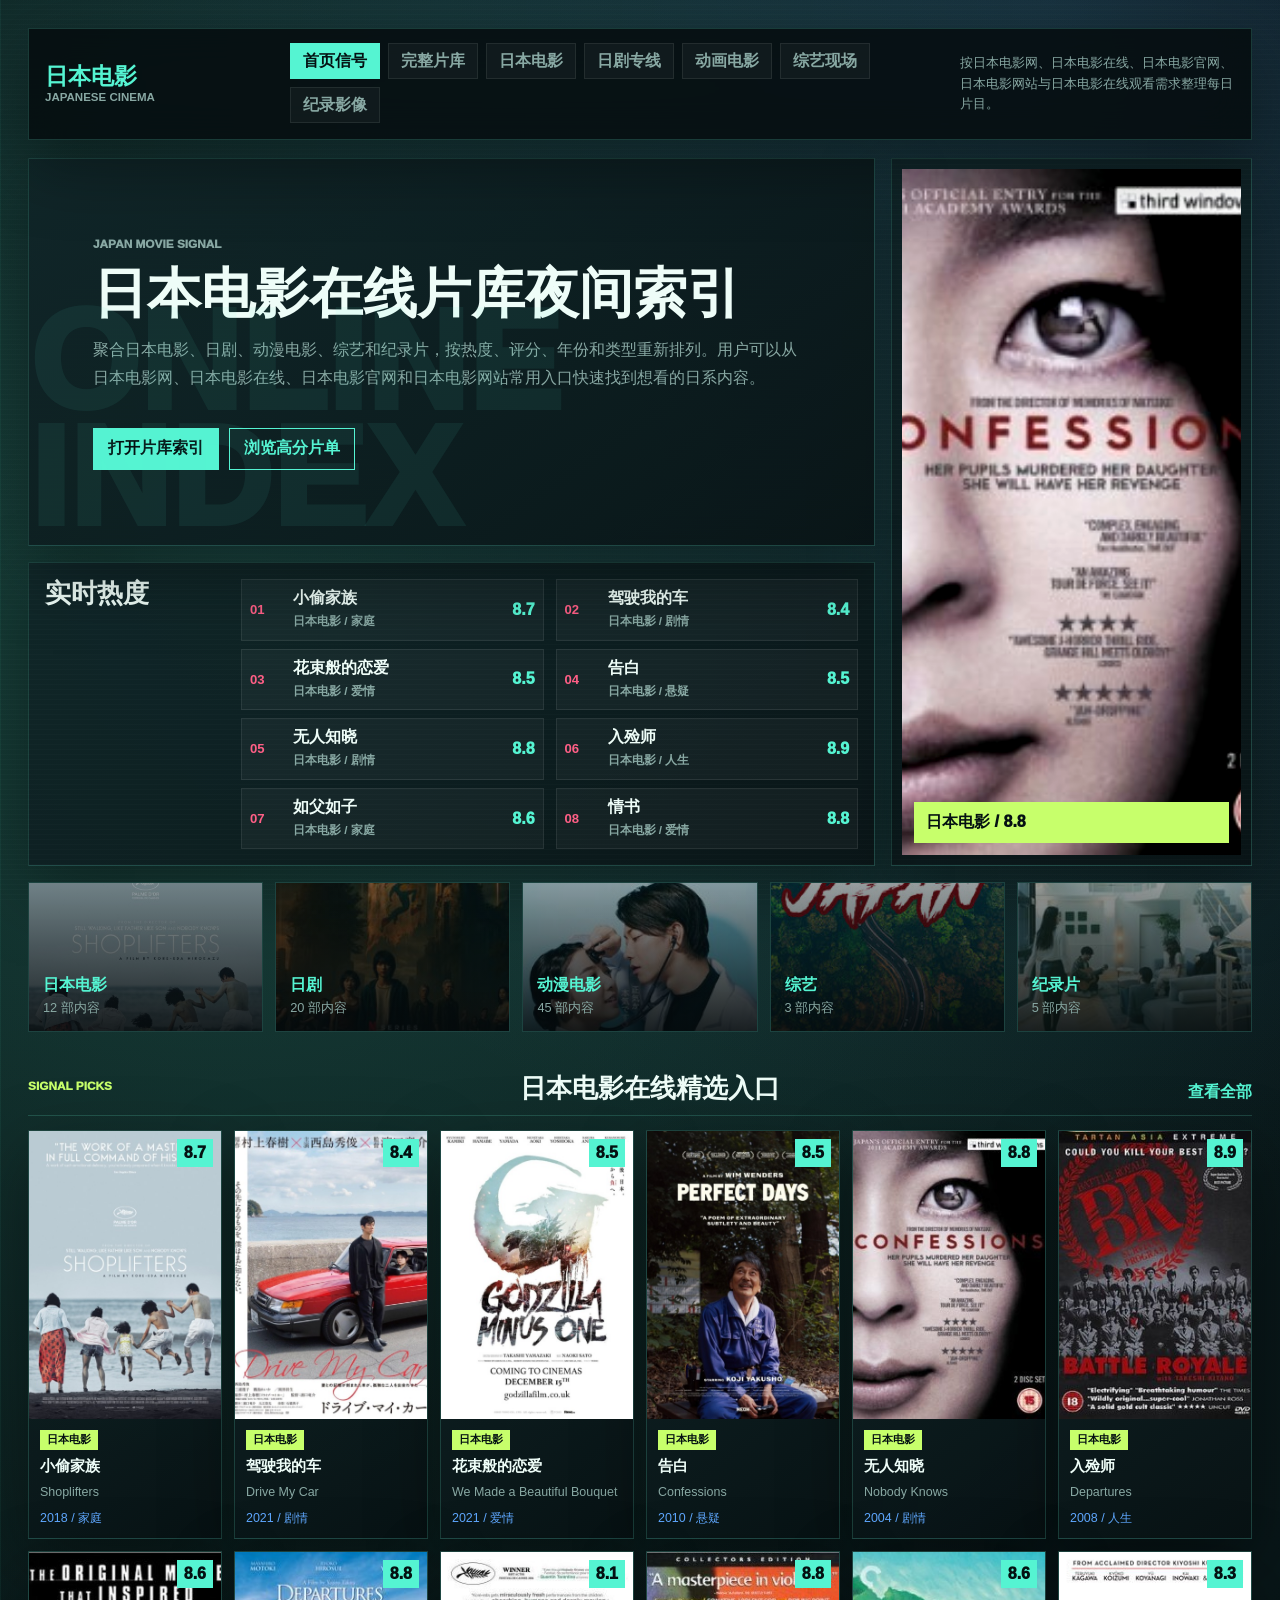
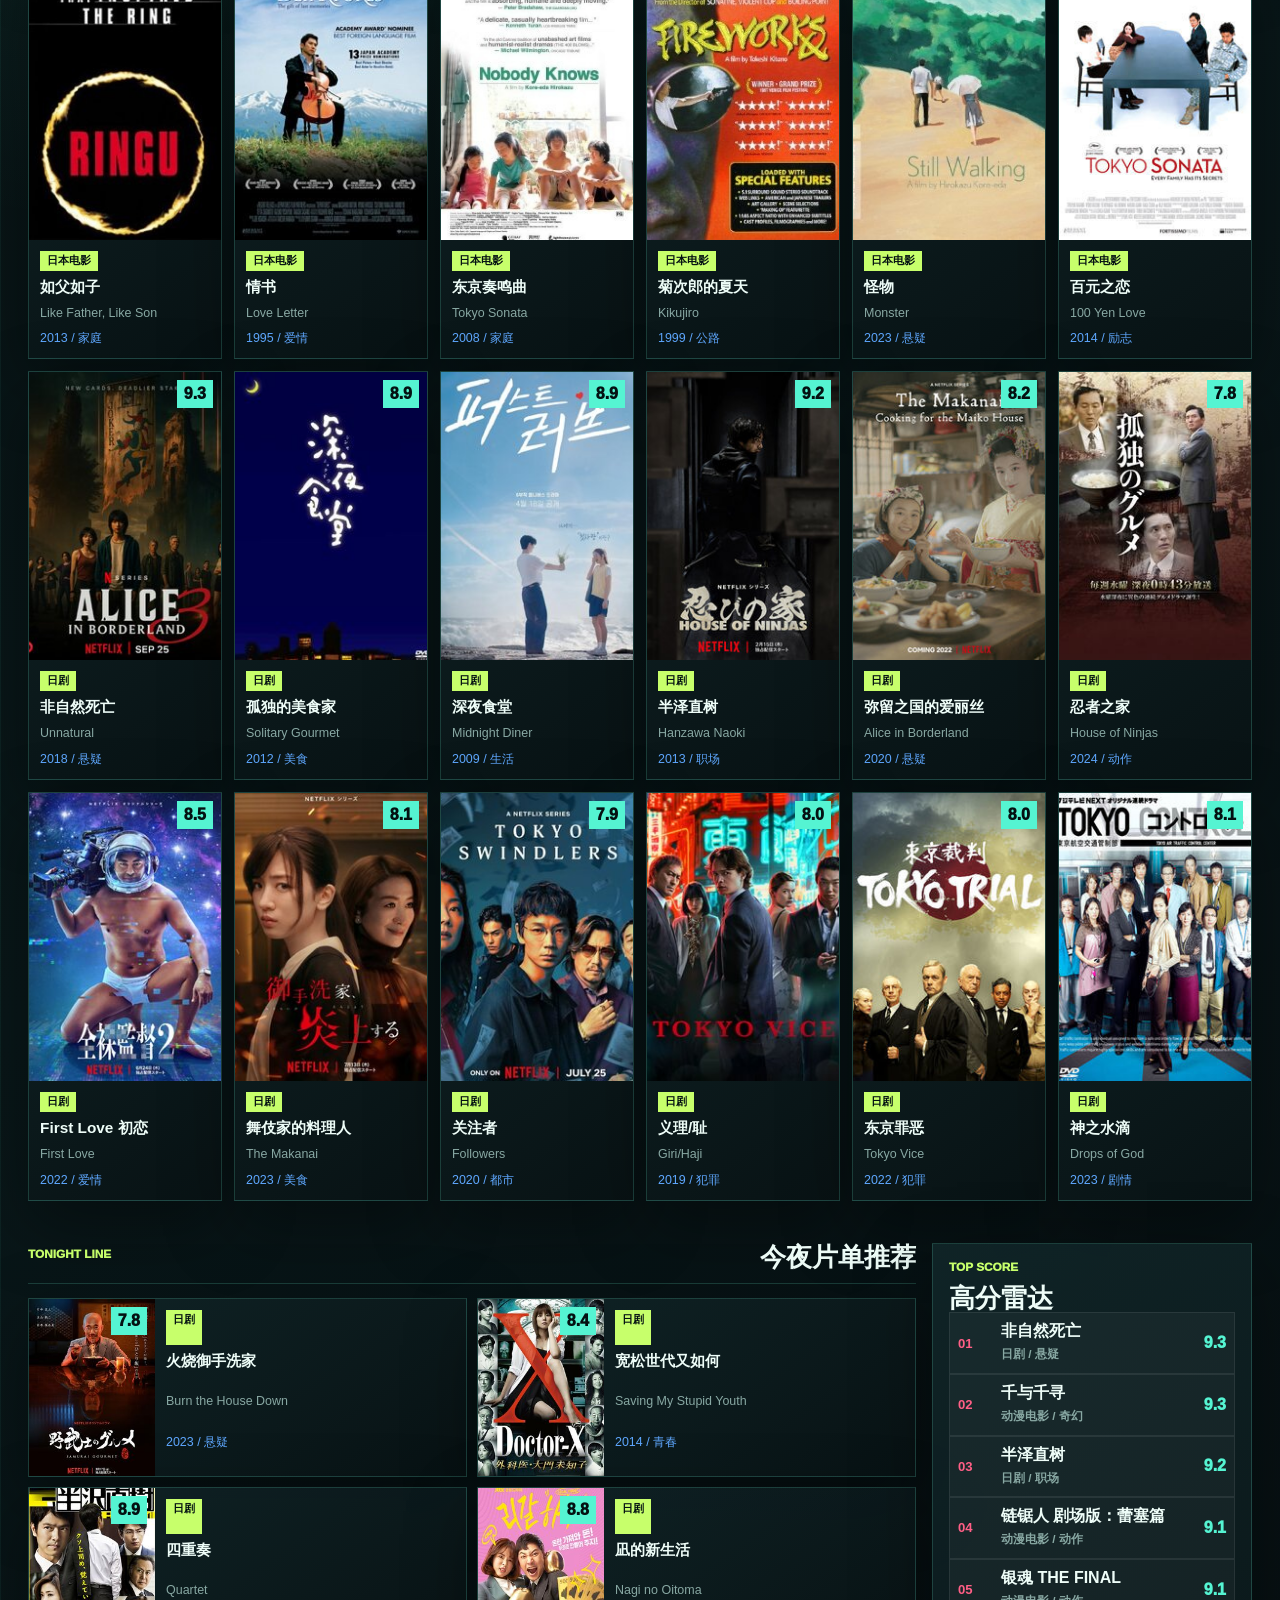
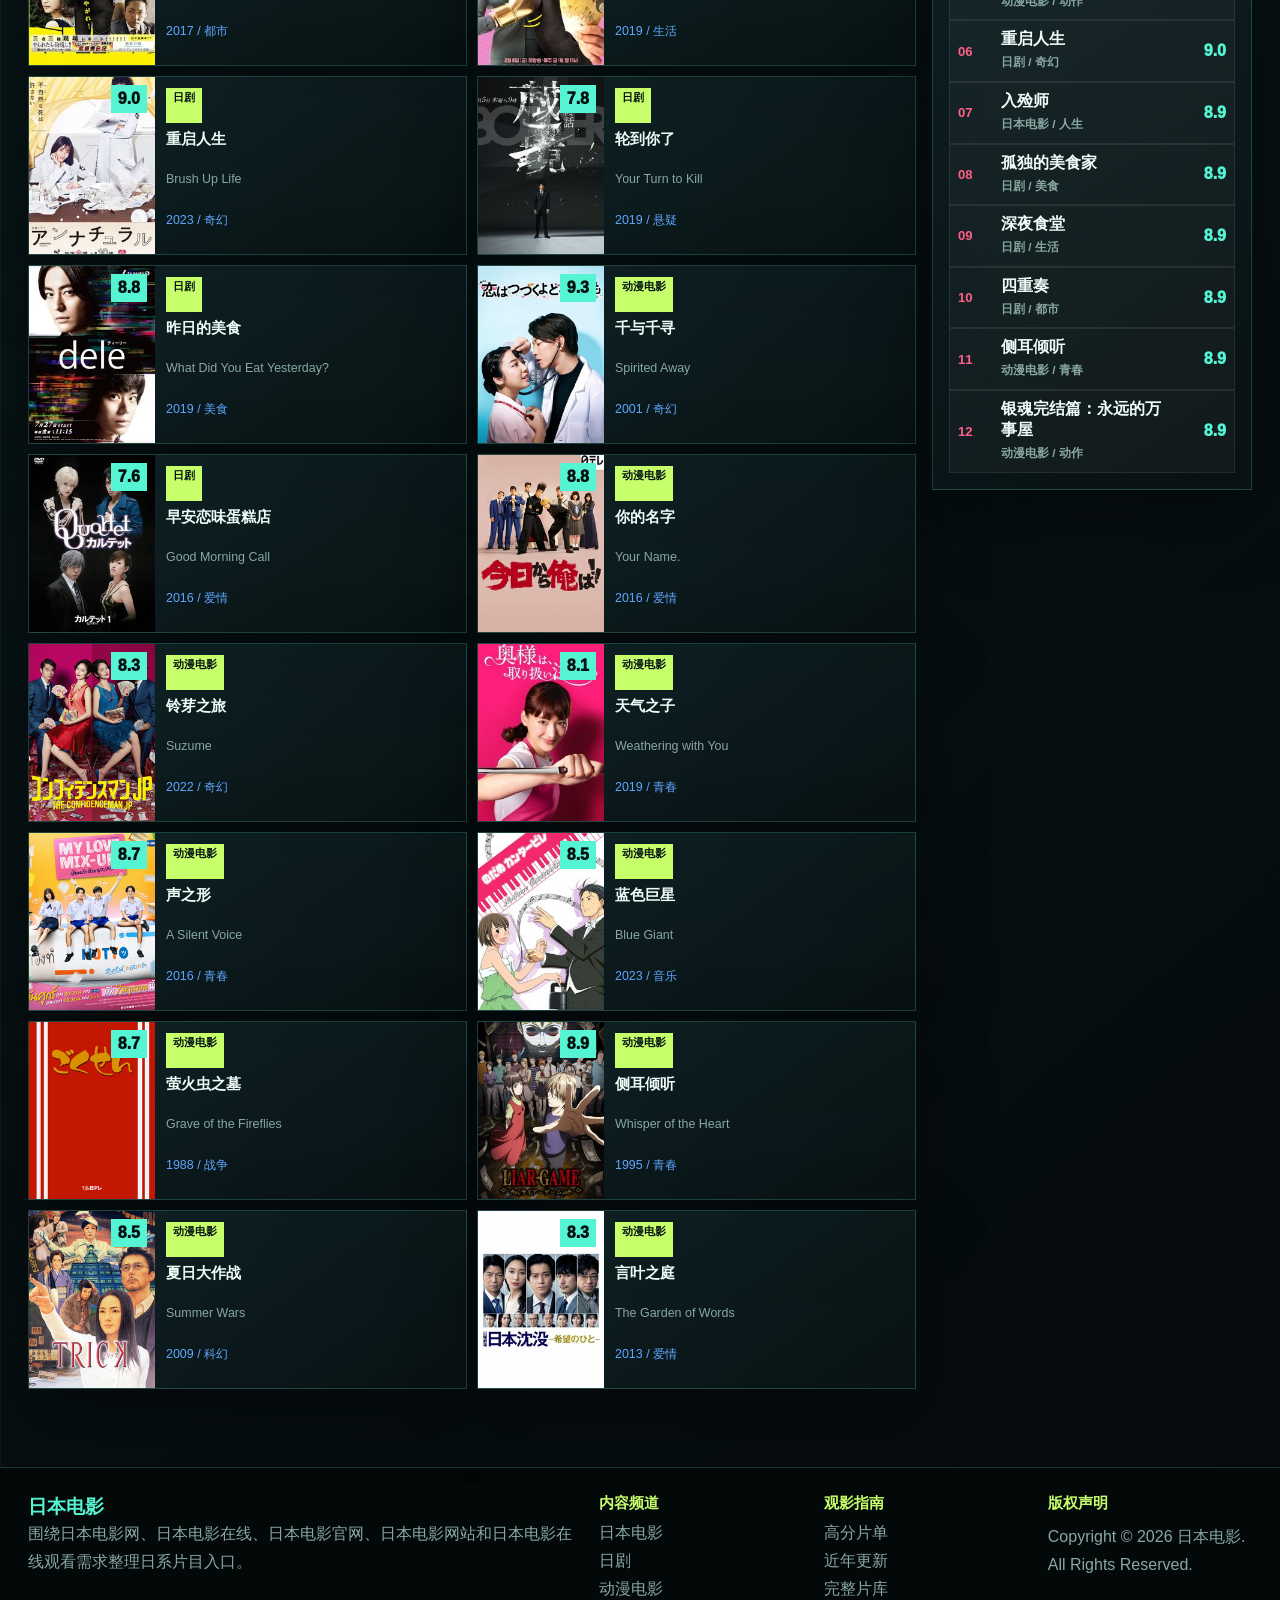
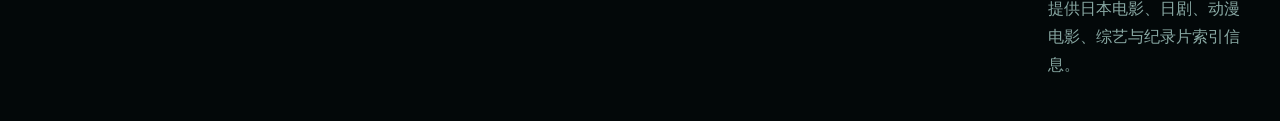
==== commit 9d159e63: "Create site0306 neon signal layout" ====
--- a/index.html
+++ b/index.html
@@ -13,63 +13,63 @@
       <aside class="side-nav">
         <a class="brand" href="./index.html"><strong>日本电影</strong><span>Japanese Cinema</span></a>
         <nav aria-label="主导航">
-          <a class="active" href="./index.html">今日首页</a>
-          <a href="./library.html">日本片库</a>
-          <a href="./library.html?kind=日本电影">日本电影馆</a>
-          <a href="./library.html?kind=日剧">日剧连映</a>
-          <a href="./library.html?kind=动漫电影">动漫剧场</a>
-          <a href="./library.html?kind=综艺">综艺放送</a>
-          <a href="./library.html?kind=纪录片">纪实影像</a>
+          <a class="active" href="./index.html">首页信号</a>
+          <a href="./library.html">完整片库</a>
+          <a href="./library.html?kind=日本电影">日本电影</a>
+          <a href="./library.html?kind=日剧">日剧专线</a>
+          <a href="./library.html?kind=动漫电影">动画电影</a>
+          <a href="./library.html?kind=综艺">综艺现场</a>
+          <a href="./library.html?kind=纪录片">纪录影像</a>
         </nav>
-        <p>日本电影网、日本电影在线、日本电影官网、日本电影网站与日本电影在线观看内容索引。</p>
+        <p>按日本电影网、日本电影在线、日本电影官网、日本电影网站与日本电影在线观看需求整理每日片目。</p>
       </aside>
       <main>
         <section class="hero">
           <div class="hero-copy">
-            <p class="eyebrow">Classic Japanese Cinema</p>
-            <h1>日本经典片与高分日系内容在线浏览</h1>
-            <p>精选日本高分电影与热播剧集，按类型、热度和更新状态整理，方便快速发现想看的内容。这里覆盖日本电影、日剧、动漫电影、综艺、纪录片，适合按片名、评分、年份和题材继续筛选。</p>
+            <p class="eyebrow">Japan Movie Signal</p>
+            <h1>日本电影在线片库夜间索引</h1>
+            <p>聚合日本电影、日剧、动漫电影、综艺和纪录片，按热度、评分、年份和类型重新排列。用户可以从日本电影网、日本电影在线、日本电影官网和日本电影网站常用入口快速找到想看的日系内容。</p>
             <div class="hero-actions">
-              <a class="action" href="./library.html">进入完整片库</a>
-              <a class="ghost" href="./library.html?sort=score">查看高分经典</a>
+              <a class="action" href="./library.html">打开片库索引</a>
+              <a class="ghost" href="./library.html?sort=score">浏览高分片单</a>
             </div>
           </div>
           <div class="feature-poster" id="featurePoster"></div>
           <div class="ticker">
-            <h2>热度片单</h2>
+            <h2>实时热度</h2>
             <div id="tickerList"></div>
           </div>
         </section>
         <section class="type-rail" id="typeRail" aria-label="内容频道"></section>
         <section class="section vault-section">
           <div class="section-head">
-            <p class="eyebrow">Film Vault</p>
-            <h2>日本电影在线观看精选</h2>
-            <a href="./library.html">全部内容</a>
+            <p class="eyebrow">Signal Picks</p>
+            <h2>日本电影在线精选入口</h2>
+            <a href="./library.html">查看全部</a>
           </div>
           <div class="vault-grid" id="vaultGrid"></div>
         </section>
         <section class="section dual-section">
           <div>
             <div class="section-head">
-              <p class="eyebrow">Fresh Line</p>
-              <h2>近期值得观看</h2>
+              <p class="eyebrow">Tonight Line</p>
+              <h2>今夜片单推荐</h2>
             </div>
             <div class="week-grid" id="weekGrid"></div>
           </div>
           <aside class="score-board">
-            <p class="eyebrow">Score Board</p>
-            <h2>高分榜</h2>
+            <p class="eyebrow">Top Score</p>
+            <h2>高分雷达</h2>
             <div id="scoreRank"></div>
           </aside>
         </section>
       </main>
     </div>
     <footer class="footer">
-      <div><strong>日本电影</strong><p>围绕日本电影网、日本电影在线、日本电影官网、日本电影网站和日本电影在线观看需求整理片目入口。</p></div>
+      <div><strong>日本电影</strong><p>围绕日本电影网、日本电影在线、日本电影官网、日本电影网站和日本电影在线观看需求整理日系片目入口。</p></div>
       <div><h3>内容频道</h3><a href="./library.html?kind=日本电影">日本电影</a><a href="./library.html?kind=日剧">日剧</a><a href="./library.html?kind=动漫电影">动漫电影</a></div>
-      <div><h3>观影指南</h3><a href="./library.html?sort=score">高分经典</a><a href="./library.html?sort=year">近年新片</a><a href="./library.html">完整片库</a></div>
-      <div><h3>版权声明</h3><p>Copyright © 2026 日本电影. All Rights Reserved.</p><p>提供日本经典片在线观看片目、评分信息和观影推荐参考。</p></div>
+      <div><h3>观影指南</h3><a href="./library.html?sort=score">高分片单</a><a href="./library.html?sort=year">近年更新</a><a href="./library.html">完整片库</a></div>
+      <div><h3>版权声明</h3><p>Copyright © 2026 日本电影. All Rights Reserved.</p><p>提供日本电影、日剧、动漫电影、综艺与纪录片索引信息。</p></div>
     </footer>
     <script src="./app.js"></script>
   </body>
--- a/styles.css
+++ b/styles.css
@@ -1,17 +1,18 @@
 :root {
-  color-scheme: light;
+  color-scheme: dark;
   font-family: "Microsoft YaHei UI", "PingFang SC", "Noto Sans SC", Arial, sans-serif;
-  --bg: #f3efe7;
-  --paper: #fffdf8;
-  --paper-2: #f7f1e7;
-  --ink: #141312;
-  --muted: #615c55;
-  --line: rgba(20, 19, 18, .12);
-  --line-strong: rgba(20, 19, 18, .2);
-  --accent: #d11f2d;
-  --accent-2: #0e6f9f;
-  --accent-3: #2a8b63;
-  --shadow: 0 18px 46px rgba(22, 18, 12, .08);
+  --bg: #071011;
+  --panel: rgba(13, 29, 32, .88);
+  --panel-2: rgba(18, 43, 47, .78);
+  --ink: #eefdf8;
+  --muted: #88a8a3;
+  --line: rgba(113, 255, 222, .18);
+  --line-2: rgba(255,255,255,.08);
+  --cyan: #55f4d2;
+  --blue: #5fa8ff;
+  --lime: #c7ff6b;
+  --hot: #ff5f86;
+  --shadow: 0 24px 70px rgba(0, 0, 0, .38);
 }
 
 * { box-sizing: border-box; }
@@ -21,17 +22,19 @@
   min-height: 100vh;
   color: var(--ink);
   background:
-    linear-gradient(90deg, rgba(20, 19, 18, .04) 1px, transparent 1px 62px),
-    linear-gradient(0deg, rgba(20, 19, 18, .03) 1px, transparent 1px 62px),
-    linear-gradient(180deg, #f9f5ed 0%, #f2ede4 48%, #ece7dc 100%);
+    linear-gradient(90deg, rgba(85,244,210,.06) 1px, transparent 1px 74px),
+    linear-gradient(0deg, rgba(85,244,210,.045) 1px, transparent 1px 74px),
+    radial-gradient(circle at 18% 12%, rgba(85,244,210,.22), transparent 28%),
+    radial-gradient(circle at 82% 0%, rgba(95,168,255,.16), transparent 24%),
+    linear-gradient(140deg, #071011 0%, #091719 44%, #05090c 100%);
 }
 body::before {
   content: "";
   position: fixed;
   inset: 0;
   pointer-events: none;
-  opacity: .07;
-  background-image: repeating-linear-gradient(135deg, transparent 0 11px, rgba(0,0,0,.18) 11px 12px);
+  background: repeating-linear-gradient(0deg, rgba(255,255,255,.025) 0 1px, transparent 1px 5px);
+  opacity: .7;
 }
 a { color: inherit; text-decoration: none; }
 img { display: block; width: 100%; }
@@ -39,75 +42,139 @@
 button, select { font: inherit; }
 
 .site-shell {
-  width: min(1680px, 100%);
+  width: min(1720px, 100%);
   margin: 0 auto;
-  padding: 16px clamp(14px, 2.4vw, 34px) 0;
-  display: grid;
-  grid-template-columns: 300px minmax(0, 1fr);
-  gap: clamp(16px, 2.8vw, 28px);
-}
-
+  padding: clamp(14px, 2.2vw, 28px);
+}
 .side-nav {
   position: sticky;
-  top: 16px;
-  height: calc(100vh - 32px);
-  min-height: 720px;
-  display: grid;
-  grid-template-rows: auto 1fr auto;
-  gap: 22px;
-  padding: 20px;
-  color: #f5f1e8;
-  background:
-    linear-gradient(180deg, rgba(16, 15, 14, .98), rgba(27, 22, 18, .96));
-  border: 1px solid rgba(255,255,255,.06);
-  box-shadow: 0 24px 70px rgba(0, 0, 0, .12);
-}
-
+  top: 0;
+  z-index: 5;
+  min-height: auto;
+  height: auto;
+  display: grid;
+  grid-template-columns: minmax(170px, .35fr) minmax(0, 1fr) minmax(230px, .42fr);
+  gap: 16px;
+  align-items: center;
+  margin-bottom: 18px;
+  padding: 14px 16px;
+  background: rgba(5, 12, 14, .86);
+  border: 1px solid var(--line);
+  backdrop-filter: blur(18px);
+  box-shadow: var(--shadow);
+}
 .brand {
   display: grid;
-  gap: 6px;
-  padding-bottom: 16px;
-  border-bottom: 1px solid rgba(255,255,255,.12);
+  gap: 2px;
+  min-width: 0;
 }
 .brand strong {
-  color: #fff;
-  font-size: 1.7rem;
+  color: var(--cyan);
+  font-size: 1.42rem;
   line-height: 1.05;
   letter-spacing: 0;
 }
 .brand span {
-  color: #ffb5b5;
-  font-size: .74rem;
-  font-weight: 800;
+  color: var(--muted);
+  font-size: .72rem;
+  font-weight: 900;
   text-transform: uppercase;
   letter-spacing: 0;
 }
-
 .side-nav nav {
-  display: grid;
-  align-content: start;
+  display: flex;
+  flex-wrap: wrap;
   gap: 8px;
+  overflow: visible;
+  padding-bottom: 2px;
 }
 .side-nav nav a {
-  min-height: 46px;
-  display: flex;
+  min-height: 36px;
+  display: inline-flex;
   align-items: center;
-  padding: 0 14px;
-  color: rgba(255,255,255,.7);
-  border: 1px solid transparent;
-  border-left: 4px solid transparent;
-  background: rgba(255,255,255,.02);
-  font-weight: 800;
+  white-space: nowrap;
+  padding: 0 12px;
+  color: var(--muted);
+  background: rgba(255,255,255,.035);
+  border: 1px solid var(--line-2);
+  font-weight: 850;
 }
 .side-nav nav a.active,
 .side-nav nav a:hover {
-  color: #fff;
-  background: rgba(209,31,45,.15);
-  border-color: rgba(209,31,45,.3);
-  border-left-color: var(--accent);
-}
-
-.side-nav p,
+  color: #041112;
+  background: var(--cyan);
+  border-color: var(--cyan);
+}
+.side-nav p {
+  margin: 0;
+  color: var(--muted);
+  line-height: 1.58;
+  font-size: .82rem;
+}
+
+.hero {
+  display: grid;
+  grid-template-columns: minmax(0, 1.08fr) minmax(300px, .46fr);
+  grid-template-areas:
+    "copy poster"
+    "ticker poster";
+  gap: 16px;
+}
+.hero-copy,
+.ticker,
+.feature-poster,
+.score-board,
+.page-title,
+.filters,
+.detail-copy,
+.poster-card,
+.strip-card,
+.detail-poster {
+  background: linear-gradient(145deg, rgba(16, 37, 40, .9), rgba(8, 18, 20, .9));
+  border: 1px solid var(--line);
+  box-shadow: var(--shadow);
+}
+.hero-copy {
+  grid-area: copy;
+  min-height: 388px;
+  position: relative;
+  overflow: hidden;
+  display: grid;
+  align-content: center;
+  padding: clamp(26px, 5vw, 76px);
+}
+.hero-copy::before {
+  content: "ONLINE INDEX";
+  position: absolute;
+  right: 20px;
+  bottom: 10px;
+  color: rgba(85,244,210,.07);
+  font-size: clamp(4rem, 11vw, 11rem);
+  font-weight: 950;
+  line-height: .82;
+}
+.eyebrow {
+  margin-bottom: 10px;
+  color: var(--lime);
+  font-size: .74rem;
+  font-weight: 950;
+  text-transform: uppercase;
+  letter-spacing: 0;
+}
+h1 {
+  max-width: 980px;
+  margin-bottom: 14px;
+  color: var(--ink);
+  font-size: clamp(2.25rem, 4.25vw, 4.25rem);
+  line-height: 1.06;
+  letter-spacing: 0;
+}
+h2 {
+  margin-bottom: 0;
+  color: var(--ink);
+  font-size: clamp(1.28rem, 2vw, 2.1rem);
+  line-height: 1.12;
+}
 .hero-copy p,
 .page-title p,
 .poster-card p,
@@ -116,139 +183,74 @@
 .detail-copy p,
 .ledger-row small {
   color: var(--muted);
-  line-height: 1.72;
-}
-
-main { min-width: 0; }
-
-.hero {
-  padding-top: 16px;
-  display: grid;
-  grid-template-columns: minmax(0, 1.24fr) minmax(280px, .66fr) minmax(252px, .46fr);
-  gap: 16px;
-  align-items: stretch;
-}
-
-.hero-copy,
-.ticker,
-.score-board,
-.page-title,
-.filters,
-.detail-copy {
-  background: var(--paper);
-  border: 1px solid var(--line);
-  box-shadow: var(--shadow);
-}
-
-.hero-copy {
-  min-height: 592px;
-  display: grid;
-  align-content: center;
-  padding: clamp(24px, 4.6vw, 58px);
-  position: relative;
-  overflow: hidden;
-}
-.hero-copy::before {
-  content: "JAPAN FILM";
-  position: absolute;
-  right: 18px;
-  top: 16px;
-  color: rgba(20, 19, 18, .06);
-  font-size: clamp(2.6rem, 8vw, 8rem);
-  font-weight: 950;
-  line-height: .95;
-  letter-spacing: 0;
-}
-.hero-copy::after {
-  content: "";
-  position: absolute;
-  inset: auto 0 0 0;
-  height: 14px;
-  background: linear-gradient(90deg, var(--accent) 0 28%, var(--accent-2) 28% 57%, var(--accent-3) 57% 78%, #111 78% 100%);
-}
-
-.eyebrow {
-  margin-bottom: 12px;
-  color: var(--accent);
-  font-size: .76rem;
-  font-weight: 900;
-  text-transform: uppercase;
-  letter-spacing: 0;
-}
-h1 {
-  max-width: 900px;
-  margin-bottom: 14px;
-  color: var(--ink);
-  font-size: clamp(2.2rem, 4.2vw, 4.6rem);
-  line-height: 1.04;
-  letter-spacing: 0;
-}
-h2 {
-  margin-bottom: 0;
-  color: var(--ink);
-  font-size: clamp(1.28rem, 1.9vw, 2.05rem);
-  line-height: 1.12;
-}
-
-.hero-actions { display: flex; flex-wrap: wrap; gap: 12px; margin-top: 22px; }
+  line-height: 1.74;
+}
+.hero-actions { display: flex; flex-wrap: wrap; gap: 10px; margin-top: 20px; }
 .action,
 .ghost {
-  min-height: 44px;
+  min-height: 42px;
   display: inline-flex;
   align-items: center;
   justify-content: center;
-  padding: 0 16px;
-  border: 1px solid var(--ink);
-  font-weight: 900;
-}
-.action { color: #fff; background: var(--ink); }
-.ghost { color: var(--ink); background: transparent; }
+  padding: 0 14px;
+  border: 1px solid var(--cyan);
+  font-weight: 950;
+}
+.action { color: #041112; background: var(--cyan); }
+.ghost { color: var(--cyan); background: transparent; }
 
 .feature-poster {
-  min-height: 592px;
-  padding: 12px;
-  background: var(--paper);
-  border: 1px solid var(--line);
-  box-shadow: var(--shadow);
-}
-.feature-poster a { position: relative; display: block; height: 100%; }
+  grid-area: poster;
+  min-height: 636px;
+  padding: 10px;
+  overflow: hidden;
+}
+.feature-poster a {
+  position: relative;
+  display: block;
+  height: 100%;
+}
 .feature-poster img {
   height: 100%;
   object-fit: cover;
-  background: #fff;
+  filter: saturate(1.08) contrast(1.08);
 }
 .feature-poster span {
   position: absolute;
-  left: 14px;
-  right: 14px;
-  bottom: 14px;
+  left: 12px;
+  right: 12px;
+  bottom: 12px;
   padding: 10px 12px;
-  color: #fff;
-  background: rgba(20,19,18,.9);
-  font-weight: 900;
-  border-left: 4px solid var(--accent);
+  color: #041112;
+  background: var(--lime);
+  font-weight: 950;
 }
 
 .ticker {
-  min-height: 592px;
-  padding: 18px;
-  display: grid;
-  grid-template-rows: auto 1fr;
-  gap: 12px;
+  grid-area: ticker;
+  min-height: 232px;
+  padding: 16px;
+  display: grid;
+  grid-template-columns: 180px minmax(0, 1fr);
+  gap: 16px;
+  align-items: start;
+}
+#tickerList {
+  display: grid;
+  grid-template-columns: repeat(2, minmax(220px, 1fr));
+  gap: 8px 12px;
 }
 .ledger-row {
-  min-height: 50px;
-  display: grid;
-  grid-template-columns: 36px minmax(0, 1fr) 52px;
+  min-height: 56px;
+  display: grid;
+  grid-template-columns: 34px minmax(0, 1fr) 42px;
   align-items: center;
-  gap: 10px;
-  padding: 12px 0;
-  border-top: 1px solid var(--line);
-}
-.ledger-row b {
-  color: var(--accent);
-  font-size: .9rem;
-}
+  gap: 9px;
+  padding: 8px;
+  background: rgba(255,255,255,.035);
+  border: 1px solid var(--line-2);
+}
+.ledger-row b { color: var(--hot); font-size: .82rem; }
 .ledger-row span {
   min-width: 0;
   display: grid;
@@ -259,13 +261,13 @@
   white-space: nowrap;
   overflow: hidden;
   text-overflow: ellipsis;
-  font-size: .76rem;
+  font-size: .74rem;
 }
 .ledger-row i {
   justify-self: end;
-  color: var(--accent-2);
+  color: var(--cyan);
   font-style: normal;
-  font-weight: 900;
+  font-weight: 950;
 }
 
 .type-rail {
@@ -275,47 +277,38 @@
   margin-top: 16px;
 }
 .type-rail a {
-  min-height: 176px;
+  min-height: 150px;
   position: relative;
   overflow: hidden;
   display: grid;
   align-content: end;
-  gap: 5px;
+  gap: 4px;
   padding: 14px;
-  background: var(--paper);
   border: 1px solid var(--line);
-  box-shadow: var(--shadow);
+  background: rgba(10, 24, 27, .86);
 }
 .type-rail img {
   position: absolute;
   inset: 0;
   height: 100%;
   object-fit: cover;
-  opacity: .92;
-  filter: saturate(1.02) contrast(1.02);
+  opacity: .64;
 }
 .type-rail a::after {
   content: "";
   position: absolute;
   inset: 0;
-  background:
-    linear-gradient(180deg, rgba(255,255,255,.02) 0 42%, rgba(20,19,18,.72) 100%);
+  background: linear-gradient(180deg, rgba(4,10,12,.08), rgba(4,10,12,.86));
 }
 .type-rail strong,
 .type-rail span {
   position: relative;
   z-index: 1;
 }
-.type-rail strong {
-  color: #fff;
-  font-size: 1.06rem;
-}
-.type-rail span {
-  color: rgba(255,255,255,.82);
-  font-size: .82rem;
-}
-
-.section { padding-top: 44px; }
+.type-rail strong { color: var(--cyan); font-size: 1.02rem; }
+.type-rail span { color: var(--muted); font-size: .8rem; }
+
+.section { padding-top: 42px; }
 .section.compact { padding-top: 18px; }
 .section-head {
   display: flex;
@@ -326,22 +319,21 @@
   padding-bottom: 12px;
   border-bottom: 1px solid var(--line);
 }
-.section-head a { color: var(--accent); font-weight: 900; }
-
+.section-head a {
+  color: var(--cyan);
+  font-weight: 950;
+}
 .vault-grid {
   display: grid;
-  grid-template-columns: repeat(auto-fill, minmax(178px, 1fr));
-  gap: 14px;
-}
-.library-grid { grid-template-columns: repeat(auto-fill, minmax(190px, 1fr)); }
+  grid-template-columns: repeat(auto-fill, minmax(166px, 1fr));
+  gap: 12px;
+}
+.library-grid { grid-template-columns: repeat(auto-fill, minmax(178px, 1fr)); }
 
 .poster-card,
 .strip-card {
   min-width: 0;
-  background: var(--paper);
-  border: 1px solid var(--line);
   overflow: hidden;
-  box-shadow: var(--shadow);
 }
 .poster-card a { display: grid; height: 100%; }
 .poster-card figure,
@@ -349,132 +341,115 @@
   position: relative;
   margin: 0;
   overflow: hidden;
-  background: #fff;
+  background: #081315;
 }
 .poster-card figure { aspect-ratio: 2 / 3; }
 .poster-card img,
 .strip-card img {
   height: 100%;
   object-fit: cover;
-  transition: transform .28s ease, filter .28s ease;
-}
-.poster-card img[src$=".svg"],
-.strip-card img[src$=".svg"] {
-  object-fit: contain;
-  padding: 8px;
-  background: #fff;
+  transition: transform .25s ease, filter .25s ease;
 }
 .poster-card:hover img,
-.strip-card:hover img { transform: scale(1.04); filter: contrast(1.03) saturate(1.04); }
+.strip-card:hover img { transform: scale(1.04); filter: saturate(1.18) contrast(1.06); }
 figcaption {
   position: absolute;
   right: 8px;
   top: 8px;
-  padding: 5px 8px;
-  color: #fff;
-  background: rgba(17,17,17,.88);
-  font-weight: 900;
+  padding: 5px 7px;
+  color: #041112;
+  background: var(--cyan);
+  font-weight: 950;
 }
 .poster-card div,
 .strip-card div {
   display: grid;
   gap: 6px;
-  padding: 12px;
+  padding: 11px;
 }
 .poster-card span,
 .strip-card span {
   width: max-content;
   max-width: 100%;
   padding: 3px 7px;
-  color: #fff;
-  background: var(--accent);
+  color: #041112;
+  background: var(--lime);
   font-size: .68rem;
-  font-weight: 900;
+  font-weight: 950;
 }
 .poster-card h3,
-.strip-card h3 { margin-bottom: 0; font-size: .98rem; line-height: 1.3; }
+.strip-card h3 { margin-bottom: 0; font-size: .96rem; line-height: 1.3; }
 .poster-card p,
 .strip-card p { margin: 0; font-size: .78rem; }
 .poster-card em,
-.strip-card em { color: var(--accent-2); font-style: normal; font-size: .78rem; }
+.strip-card em { color: var(--blue); font-style: normal; font-size: .78rem; }
 
 .dual-section {
   display: grid;
-  grid-template-columns: minmax(0, 1fr) minmax(300px, .42fr);
-  gap: 18px;
-}
-.week-grid { display: grid; gap: 10px; }
+  grid-template-columns: minmax(0, 1fr) minmax(320px, .34fr);
+  gap: 16px;
+}
+.week-grid {
+  display: grid;
+  grid-template-columns: repeat(2, minmax(0, 1fr));
+  gap: 10px;
+}
 .strip-card a {
   display: grid;
-  grid-template-columns: 144px minmax(0, 1fr);
-  min-height: 116px;
+  grid-template-columns: 126px minmax(0, 1fr);
+  min-height: 108px;
 }
 .strip-card figure { aspect-ratio: auto; height: 100%; }
-
-.score-board {
-  align-self: start;
-  padding: 18px;
-}
+.score-board { align-self: start; padding: 16px; }
 
 .page-title {
-  margin-top: 16px;
-  padding: clamp(20px, 4vw, 38px);
-}
-.page-title h1 { margin-bottom: 12px; font-size: clamp(2rem, 3vw, 3.4rem); }
-
+  margin-top: 8px;
+  padding: clamp(22px, 4vw, 54px);
+}
+.page-title h1 { margin-bottom: 12px; font-size: clamp(2.1rem, 3.8vw, 4rem); }
 .filters {
   margin-top: 14px;
-  padding: 14px;
+  padding: 12px;
   display: flex;
   flex-wrap: wrap;
-  gap: 10px;
+  gap: 9px;
   align-items: center;
 }
 .filters > div { display: flex; flex-wrap: wrap; gap: 8px; }
 .filters button,
 .filters select,
 .filters span {
-  min-height: 40px;
-  padding: 0 12px;
+  min-height: 38px;
+  padding: 0 11px;
   color: var(--ink);
-  background: #fff;
-  border: 1px solid var(--line-strong);
+  background: rgba(255,255,255,.04);
+  border: 1px solid var(--line);
   font-weight: 850;
 }
 .filters button.active,
 .filters button:hover {
-  color: #fff;
-  background: var(--ink);
-}
-.filters select { color: var(--ink); }
+  color: #041112;
+  background: var(--cyan);
+}
+.filters select { color: var(--ink); background: #10262a; }
 .filters option { color: #111; }
 
 .detail {
-  min-height: 660px;
-  display: grid;
-  grid-template-columns: minmax(300px, .44fr) minmax(0, 1fr);
-  gap: 18px;
-  padding-top: 16px;
-}
-.detail-poster {
-  margin: 0;
-  background: var(--paper);
-  border: 1px solid var(--line);
-  box-shadow: var(--shadow);
-  overflow: hidden;
-}
-.detail-poster img {
-  height: 100%;
-  object-fit: cover;
-}
+  min-height: 670px;
+  display: grid;
+  grid-template-columns: minmax(290px, .36fr) minmax(0, 1fr);
+  gap: 16px;
+}
+.detail-poster { margin: 0; overflow: hidden; }
+.detail-poster img { height: 100%; object-fit: cover; }
 .detail-copy {
-  padding: clamp(22px, 4.6vw, 58px);
+  padding: clamp(24px, 5vw, 70px);
   display: grid;
   align-content: center;
 }
 .detail-copy .sub {
-  margin-top: -4px;
-  color: var(--accent);
+  margin-top: -6px;
+  color: var(--cyan);
   font-size: 1.05rem;
 }
 .facts {
@@ -486,53 +461,50 @@
 .facts span {
   padding: 8px 10px;
   color: var(--ink);
-  background: rgba(14,111,159,.08);
-  border: 1px solid rgba(14,111,159,.22);
+  background: rgba(95,168,255,.12);
+  border: 1px solid rgba(95,168,255,.3);
   font-weight: 850;
 }
 
 .footer {
-  width: min(1680px, 100%);
-  margin: 52px auto 0;
-  padding: 28px clamp(16px, 2.8vw, 34px);
-  display: grid;
-  grid-template-columns: 1.4fr repeat(3, minmax(150px, .5fr));
+  width: min(1720px, 100%);
+  margin: 50px auto 0;
+  padding: 26px clamp(14px, 2.2vw, 28px);
+  display: grid;
+  grid-template-columns: 1.35fr repeat(3, minmax(150px, .5fr));
   gap: 20px;
-  color: #f6f2eb;
-  background: #111111;
-  border-top: 4px solid var(--accent);
-}
-.footer strong { color: #fff; font-size: 1.2rem; }
-.footer h3 { color: #ffb5b5; margin-bottom: 10px; font-size: .96rem; }
-.footer a { display: block; color: rgba(255,255,255,.74); margin: 7px 0; }
+  background: #030809;
+  border-top: 1px solid var(--line);
+}
+.footer strong { color: var(--cyan); font-size: 1.16rem; }
+.footer h3 { color: var(--lime); margin-bottom: 10px; font-size: .94rem; }
+.footer a { display: block; color: var(--muted); margin: 7px 0; }
 
 @media (max-width: 1180px) {
-  .site-shell { grid-template-columns: 1fr; }
-  .side-nav {
-    position: static;
-    height: auto;
-    min-height: auto;
-    grid-template-columns: 1fr;
+  .side-nav { grid-template-columns: 1fr; }
+  .hero {
+    grid-template-columns: minmax(0, 1fr) minmax(280px, .45fr);
+    grid-template-areas:
+      "copy poster"
+      "ticker ticker";
   }
-  .side-nav nav { display: flex; overflow-x: auto; padding-bottom: 4px; }
-  .side-nav nav a { white-space: nowrap; }
-  .hero { grid-template-columns: minmax(0, 1fr) minmax(280px, .5fr); }
-  .ticker { grid-column: 1 / -1; min-height: auto; }
-}
-
+  #tickerList { grid-template-columns: repeat(2, minmax(0, 1fr)); }
+}
 @media (max-width: 860px) {
-  .site-shell { padding-left: 12px; padding-right: 12px; }
+  .site-shell { padding: 12px; }
   .hero, .dual-section, .detail { grid-template-columns: 1fr; }
-  .hero-copy, .feature-poster { min-height: auto; }
-  .feature-poster { height: min(560px, 110vw); }
+  .hero { grid-template-areas: "copy" "poster" "ticker"; }
+  .feature-poster { min-height: auto; height: min(560px, 112vw); }
+  .ticker { grid-template-columns: 1fr; }
   .type-rail { grid-template-columns: repeat(2, minmax(0, 1fr)); }
+  .week-grid { grid-template-columns: 1fr; }
   .footer { grid-template-columns: 1fr; }
-  h1 { font-size: clamp(2rem, 11vw, 3.3rem); }
-}
-
+  h1 { font-size: clamp(2rem, 12vw, 3.35rem); }
+}
 @media (max-width: 520px) {
   .type-rail { grid-template-columns: 1fr; }
-  .strip-card a { grid-template-columns: 114px minmax(0, 1fr); }
+  #tickerList { grid-template-columns: 1fr; }
+  .strip-card a { grid-template-columns: 112px minmax(0, 1fr); }
   .vault-grid, .library-grid { grid-template-columns: repeat(2, minmax(0, 1fr)); gap: 10px; }
   .poster-card div, .strip-card div { padding: 9px; }
 }
